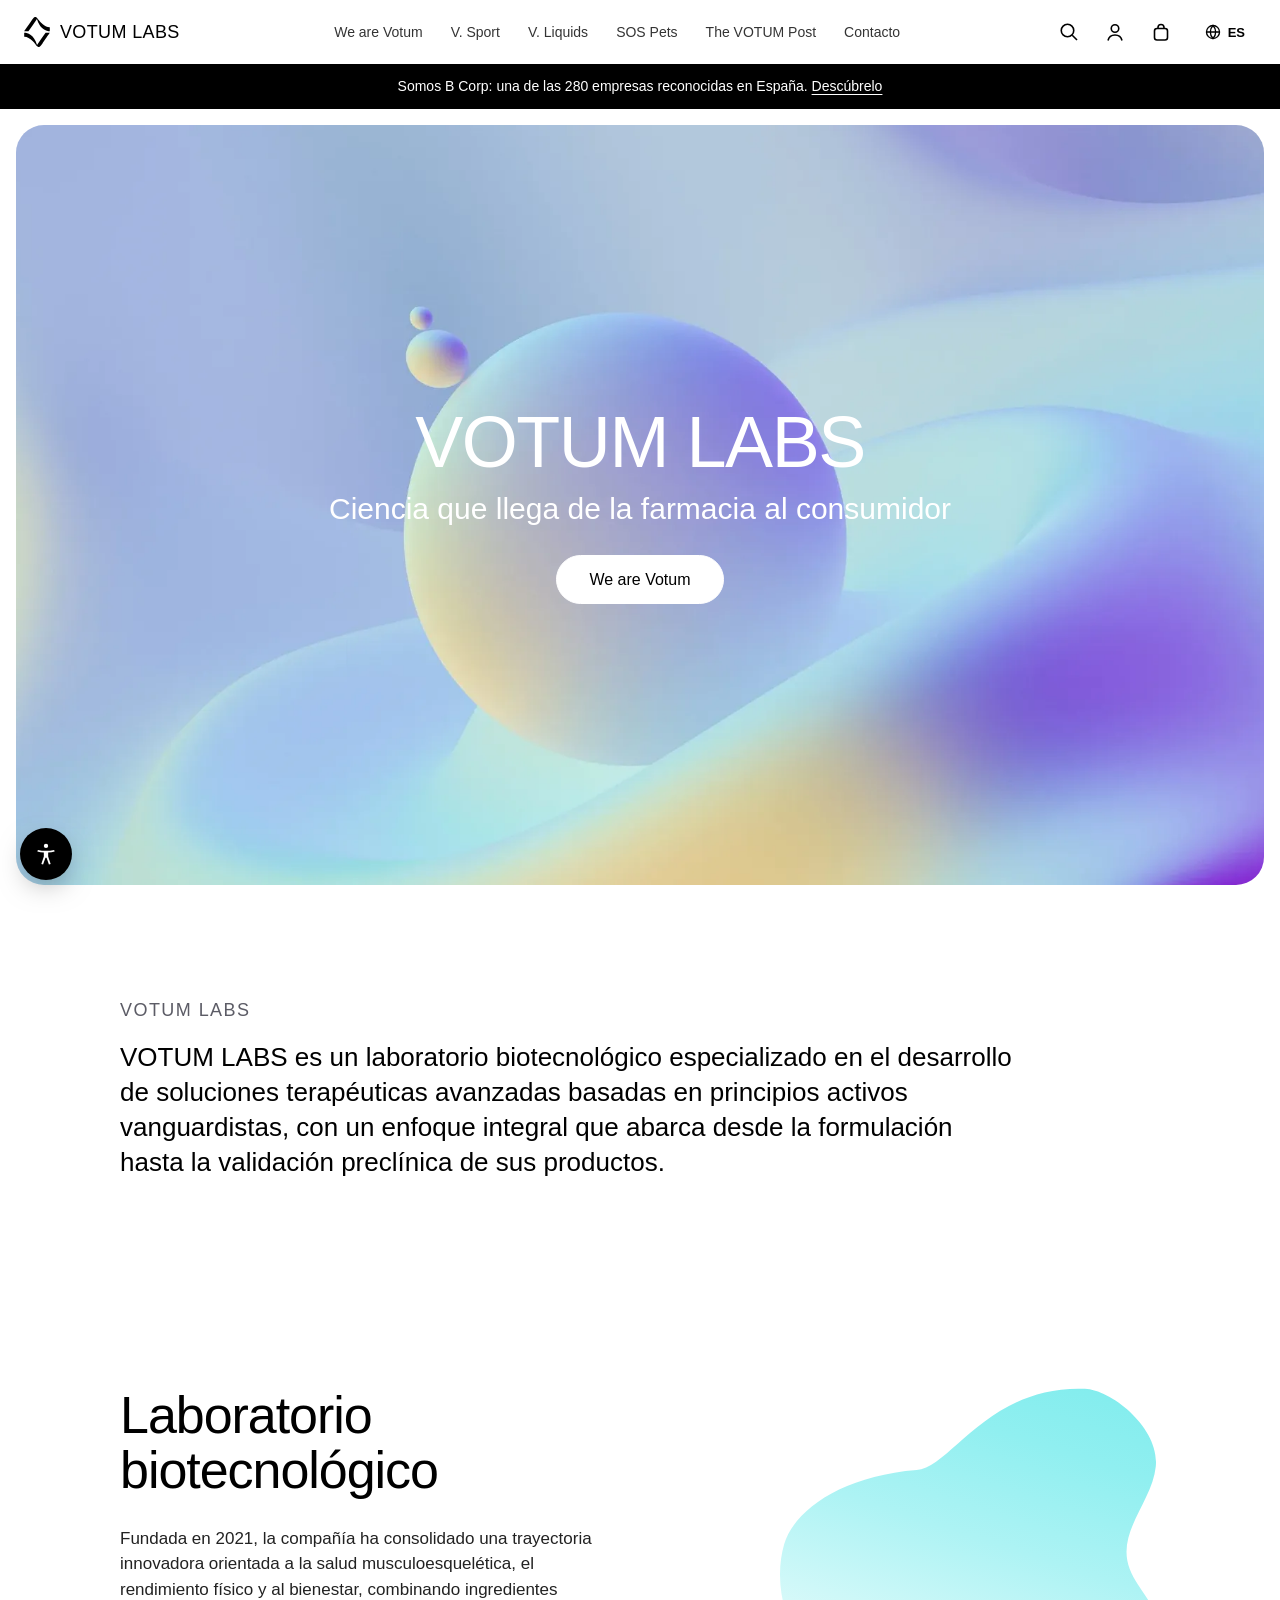
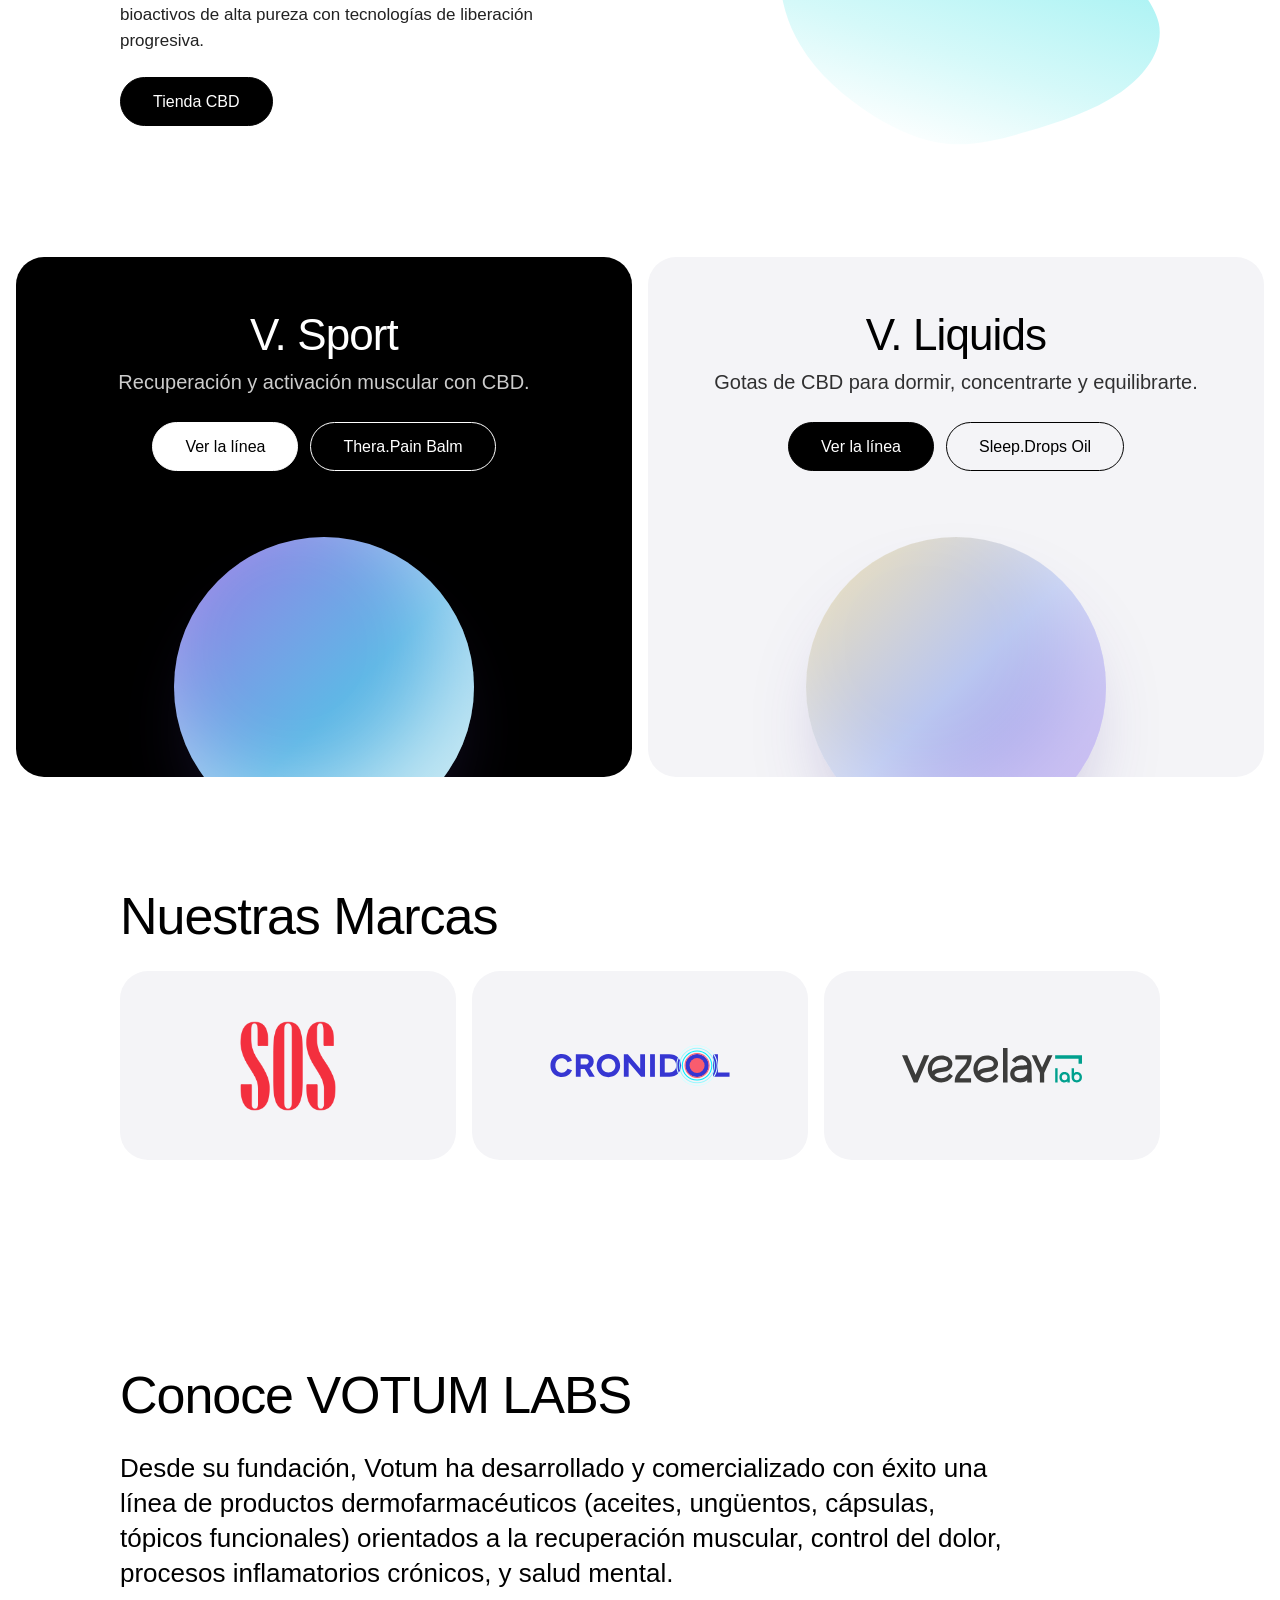
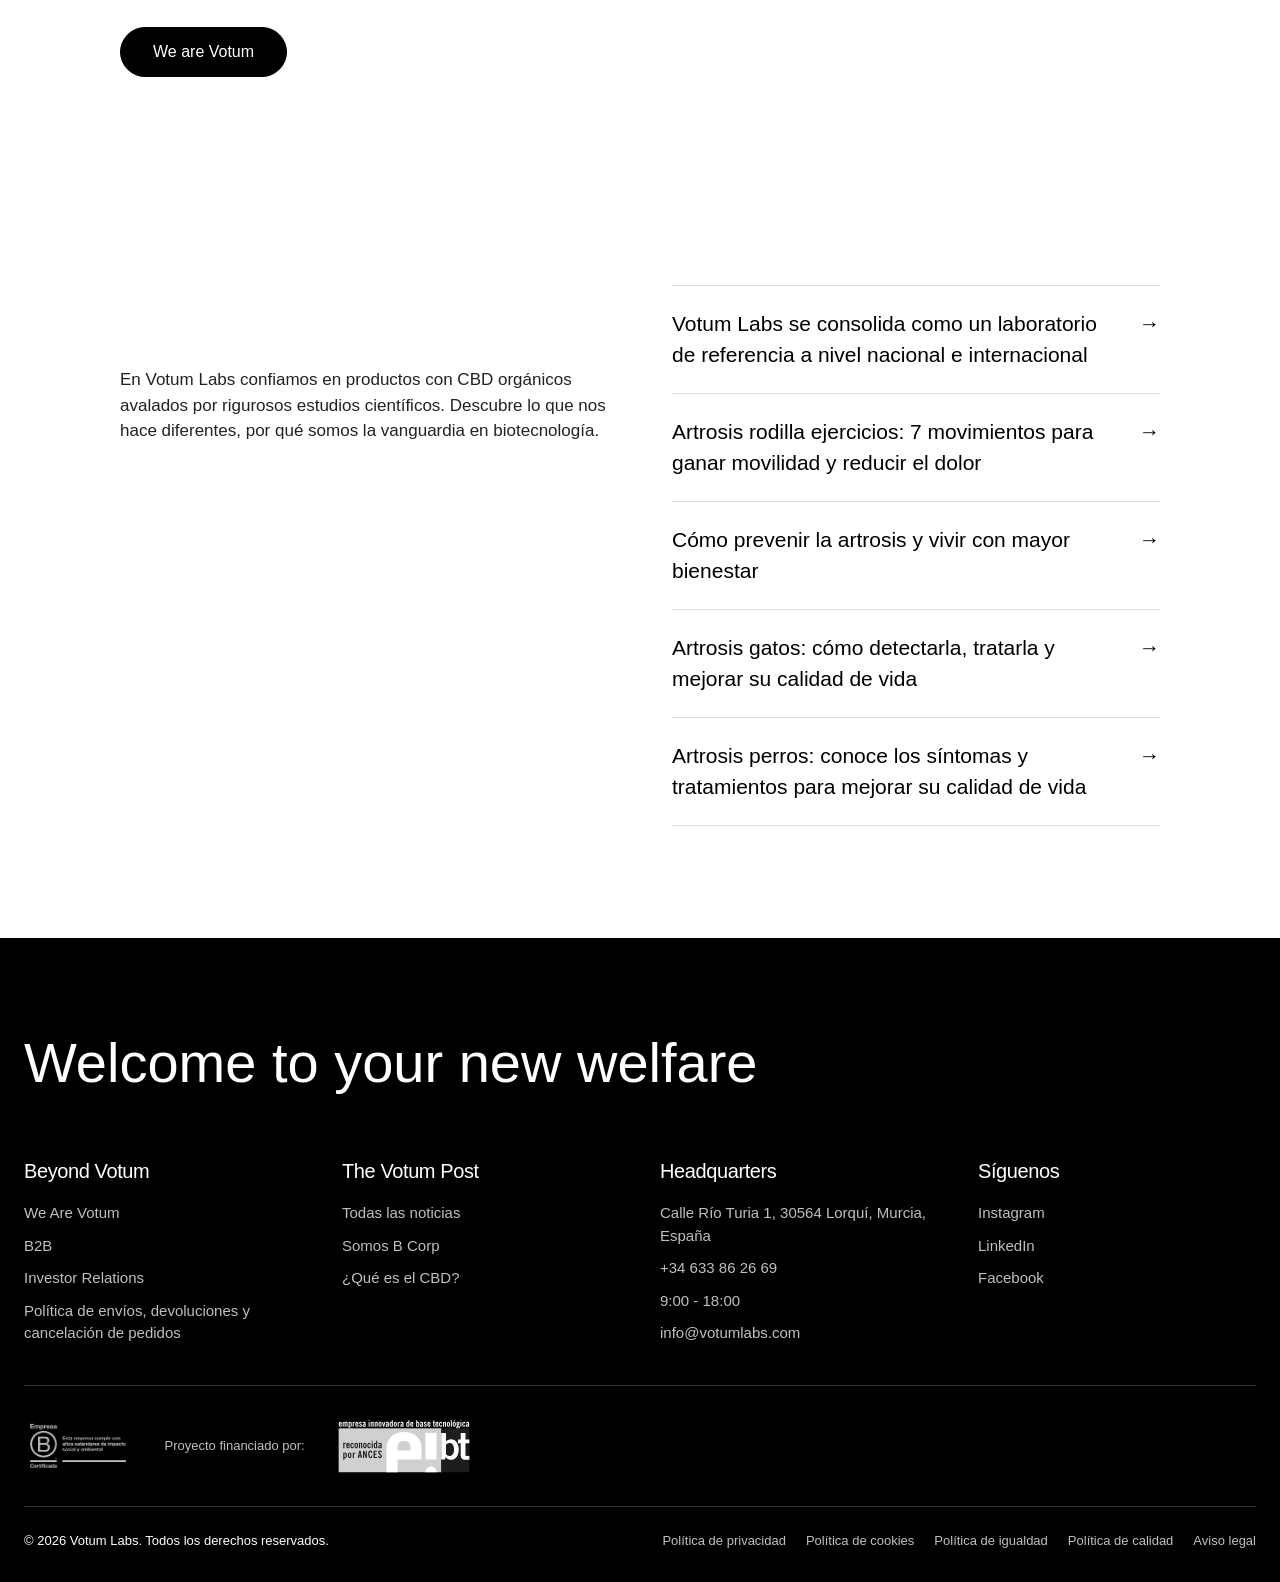
==== docs/index.html @ 49ead7fa "Añade selector de idioma y panel de accesibilidad Selector de idioma en la cabecera (castellano acti" ====
<!doctype html>
<html lang="es">
<head>
	<meta charset="UTF-8">
	<meta name="viewport" content="width=device-width, initial-scale=1">
	<title>Votum Labs &#8211; Laboratorio biotecnológico</title>
<meta name="robots" content="noindex, nofollow">
	<script>try{var p=JSON.parse(localStorage.getItem('votumA11y')||'{}'),c=document.documentElement.classList;if(p.text)c.add('a11y-text-'+p.text);['contrast','links','readable','reduce-motion'].forEach(function(k){if(p[k])c.add('a11y-'+k)})}catch(e){}</script>
	<style id="wp-img-auto-sizes-contain-inline-css">
img:is([sizes=auto i],[sizes^="auto," i]){contain-intrinsic-size:3000px 1500px}
/*# sourceURL=wp-img-auto-sizes-contain-inline-css */
</style>
<style id="wp-block-library-inline-css">
:root{--wp-block-synced-color:#7a00df;--wp-block-synced-color--rgb:122,0,223;--wp-bound-block-color:var(--wp-block-synced-color);--wp-editor-canvas-background:#ddd;--wp-admin-theme-color:#007cba;--wp-admin-theme-color--rgb:0,124,186;--wp-admin-theme-color-darker-10:#006ba1;--wp-admin-theme-color-darker-10--rgb:0,107,160.5;--wp-admin-theme-color-darker-20:#005a87;--wp-admin-theme-color-darker-20--rgb:0,90,135;--wp-admin-border-width-focus:2px}@media (min-resolution:192dpi){:root{--wp-admin-border-width-focus:1.5px}}.wp-element-button{cursor:pointer}:root .has-very-light-gray-background-color{background-color:#eee}:root .has-very-dark-gray-background-color{background-color:#313131}:root .has-very-light-gray-color{color:#eee}:root .has-very-dark-gray-color{color:#313131}:root .has-vivid-green-cyan-to-vivid-cyan-blue-gradient-background{background:linear-gradient(135deg,#00d084,#0693e3)}:root .has-purple-crush-gradient-background{background:linear-gradient(135deg,#34e2e4,#4721fb 50%,#ab1dfe)}:root .has-hazy-dawn-gradient-background{background:linear-gradient(135deg,#faaca8,#dad0ec)}:root .has-subdued-olive-gradient-background{background:linear-gradient(135deg,#fafae1,#67a671)}:root .has-atomic-cream-gradient-background{background:linear-gradient(135deg,#fdd79a,#004a59)}:root .has-nightshade-gradient-background{background:linear-gradient(135deg,#330968,#31cdcf)}:root .has-midnight-gradient-background{background:linear-gradient(135deg,#020381,#2874fc)}:root{--wp--preset--font-size--normal:16px;--wp--preset--font-size--huge:42px}.has-regular-font-size{font-size:1em}.has-larger-font-size{font-size:2.625em}.has-normal-font-size{font-size:var(--wp--preset--font-size--normal)}.has-huge-font-size{font-size:var(--wp--preset--font-size--huge)}:root .has-text-align-center{text-align:center}:root .has-text-align-left{text-align:left}:root .has-text-align-right{text-align:right}.has-fit-text{white-space:nowrap!important}#end-resizable-editor-section{display:none}.aligncenter{clear:both}.items-justified-left{justify-content:flex-start}.items-justified-center{justify-content:center}.items-justified-right{justify-content:flex-end}.items-justified-space-between{justify-content:space-between}.screen-reader-text{word-wrap:normal!important;border:0;clip-path:inset(50%);height:1px;margin:-1px;overflow:hidden;padding:0;position:absolute;width:1px;word-break:normal!important}.screen-reader-text:focus{background-color:#ddd;clip-path:none;color:#444;display:block;font-size:1em;height:auto;left:5px;line-height:normal;padding:15px 23px 14px;text-decoration:none;top:5px;width:auto;z-index:100000}html :where(.has-border-color){border-style:solid}html :where([style^=border-color],[style*=";border-color"],[style*="; border-color"]){border-style:solid}html :where([style^=border-top-color],[style*=";border-top-color"],[style*="; border-top-color"]){border-top-style:solid}html :where([style^=border-right-color],[style*=";border-right-color"],[style*="; border-right-color"]){border-right-style:solid}html :where([style^=border-bottom-color],[style*=";border-bottom-color"],[style*="; border-bottom-color"]){border-bottom-style:solid}html :where([style^=border-left-color],[style*=";border-left-color"],[style*="; border-left-color"]){border-left-style:solid}html :where([style^=border-width],[style*=";border-width"],[style*="; border-width"]){border-style:solid}html :where([style^=border-top-width],[style*=";border-top-width"],[style*="; border-top-width"]){border-top-style:solid}html :where([style^=border-right-width],[style*=";border-right-width"],[style*="; border-right-width"]){border-right-style:solid}html :where([style^=border-bottom-width],[style*=";border-bottom-width"],[style*="; border-bottom-width"]){border-bottom-style:solid}html :where([style^=border-left-width],[style*=";border-left-width"],[style*="; border-left-width"]){border-left-style:solid}html :where(img[class*=wp-image-]){height:auto;max-width:100%}:where(figure){margin:0 0 1em}html :where(.is-position-sticky){--wp-admin--admin-bar--position-offset:var(--wp-admin--admin-bar--height,0px)}@media screen and (max-width:600px){html :where(.is-position-sticky){--wp-admin--admin-bar--position-offset:0px}}

/*# sourceURL=/wp-includes/css/dist/block-library/common.min.css */
</style>
<style id="classic-theme-styles-inline-css">
/*! This file is auto-generated */
.wp-block-button__link{color:#fff;background-color:#32373c;border-radius:9999px;box-shadow:none;text-decoration:none;padding:calc(.667em + 2px) calc(1.333em + 2px);font-size:1.125em}.wp-block-file__button{background:#32373c;color:#fff;text-decoration:none}
/*# sourceURL=/wp-includes/css/classic-themes.min.css */
</style>

<style id="global-styles-inline-css">
:root{--wp--preset--aspect-ratio--square: 1;--wp--preset--aspect-ratio--4-3: 4/3;--wp--preset--aspect-ratio--3-4: 3/4;--wp--preset--aspect-ratio--3-2: 3/2;--wp--preset--aspect-ratio--2-3: 2/3;--wp--preset--aspect-ratio--16-9: 16/9;--wp--preset--aspect-ratio--9-16: 9/16;--wp--preset--color--black: #000000;--wp--preset--color--cyan-bluish-gray: #abb8c3;--wp--preset--color--white: #ffffff;--wp--preset--color--pale-pink: #f78da7;--wp--preset--color--vivid-red: #cf2e2e;--wp--preset--color--luminous-vivid-orange: #ff6900;--wp--preset--color--luminous-vivid-amber: #fcb900;--wp--preset--color--light-green-cyan: #7bdcb5;--wp--preset--color--vivid-green-cyan: #00d084;--wp--preset--color--pale-cyan-blue: #8ed1fc;--wp--preset--color--vivid-cyan-blue: #0693e3;--wp--preset--color--vivid-purple: #9b51e0;--wp--preset--gradient--vivid-cyan-blue-to-vivid-purple: linear-gradient(135deg,rgb(6,147,227) 0%,rgb(155,81,224) 100%);--wp--preset--gradient--light-green-cyan-to-vivid-green-cyan: linear-gradient(135deg,rgb(122,220,180) 0%,rgb(0,208,130) 100%);--wp--preset--gradient--luminous-vivid-amber-to-luminous-vivid-orange: linear-gradient(135deg,rgb(252,185,0) 0%,rgb(255,105,0) 100%);--wp--preset--gradient--luminous-vivid-orange-to-vivid-red: linear-gradient(135deg,rgb(255,105,0) 0%,rgb(207,46,46) 100%);--wp--preset--gradient--very-light-gray-to-cyan-bluish-gray: linear-gradient(135deg,rgb(238,238,238) 0%,rgb(169,184,195) 100%);--wp--preset--gradient--cool-to-warm-spectrum: linear-gradient(135deg,rgb(74,234,220) 0%,rgb(151,120,209) 20%,rgb(207,42,186) 40%,rgb(238,44,130) 60%,rgb(251,105,98) 80%,rgb(254,248,76) 100%);--wp--preset--gradient--blush-light-purple: linear-gradient(135deg,rgb(255,206,236) 0%,rgb(152,150,240) 100%);--wp--preset--gradient--blush-bordeaux: linear-gradient(135deg,rgb(254,205,165) 0%,rgb(254,45,45) 50%,rgb(107,0,62) 100%);--wp--preset--gradient--luminous-dusk: linear-gradient(135deg,rgb(255,203,112) 0%,rgb(199,81,192) 50%,rgb(65,88,208) 100%);--wp--preset--gradient--pale-ocean: linear-gradient(135deg,rgb(255,245,203) 0%,rgb(182,227,212) 50%,rgb(51,167,181) 100%);--wp--preset--gradient--electric-grass: linear-gradient(135deg,rgb(202,248,128) 0%,rgb(113,206,126) 100%);--wp--preset--gradient--midnight: linear-gradient(135deg,rgb(2,3,129) 0%,rgb(40,116,252) 100%);--wp--preset--font-size--small: 13px;--wp--preset--font-size--medium: 20px;--wp--preset--font-size--large: 36px;--wp--preset--font-size--x-large: 42px;--wp--preset--spacing--20: 0.44rem;--wp--preset--spacing--30: 0.67rem;--wp--preset--spacing--40: 1rem;--wp--preset--spacing--50: 1.5rem;--wp--preset--spacing--60: 2.25rem;--wp--preset--spacing--70: 3.38rem;--wp--preset--spacing--80: 5.06rem;--wp--preset--shadow--natural: 6px 6px 9px rgba(0, 0, 0, 0.2);--wp--preset--shadow--deep: 12px 12px 50px rgba(0, 0, 0, 0.4);--wp--preset--shadow--sharp: 6px 6px 0px rgba(0, 0, 0, 0.2);--wp--preset--shadow--outlined: 6px 6px 0px -3px rgb(255, 255, 255), 6px 6px rgb(0, 0, 0);--wp--preset--shadow--crisp: 6px 6px 0px rgb(0, 0, 0);}.wp-block-button{--wp--preset--dimension--25: 25%;--wp--preset--dimension--50: 50%;--wp--preset--dimension--75: 75%;--wp--preset--dimension--100: 100%;}:where(body) { margin: 0; }:where(.is-layout-flex){gap: 0.5em;}:where(.is-layout-grid){gap: 0.5em;}body .is-layout-flex{display: flex;}.is-layout-flex{flex-wrap: wrap;align-items: center;}.is-layout-flex > :is(*, div){margin: 0;}body .is-layout-grid{display: grid;}.is-layout-grid > :is(*, div){margin: 0;}body{padding-top: 0px;padding-right: 0px;padding-bottom: 0px;padding-left: 0px;}:root :where(.wp-element-button, .wp-block-button__link){background-color: #32373c;border-width: 0;color: #fff;font-family: inherit;font-size: inherit;font-style: inherit;font-weight: inherit;letter-spacing: inherit;line-height: inherit;padding-top: calc(0.667em + 2px);padding-right: calc(1.333em + 2px);padding-bottom: calc(0.667em + 2px);padding-left: calc(1.333em + 2px);text-decoration: none;text-transform: inherit;}.has-black-color{color: var(--wp--preset--color--black) !important;}.has-cyan-bluish-gray-color{color: var(--wp--preset--color--cyan-bluish-gray) !important;}.has-white-color{color: var(--wp--preset--color--white) !important;}.has-pale-pink-color{color: var(--wp--preset--color--pale-pink) !important;}.has-vivid-red-color{color: var(--wp--preset--color--vivid-red) !important;}.has-luminous-vivid-orange-color{color: var(--wp--preset--color--luminous-vivid-orange) !important;}.has-luminous-vivid-amber-color{color: var(--wp--preset--color--luminous-vivid-amber) !important;}.has-light-green-cyan-color{color: var(--wp--preset--color--light-green-cyan) !important;}.has-vivid-green-cyan-color{color: var(--wp--preset--color--vivid-green-cyan) !important;}.has-pale-cyan-blue-color{color: var(--wp--preset--color--pale-cyan-blue) !important;}.has-vivid-cyan-blue-color{color: var(--wp--preset--color--vivid-cyan-blue) !important;}.has-vivid-purple-color{color: var(--wp--preset--color--vivid-purple) !important;}.has-black-background-color{background-color: var(--wp--preset--color--black) !important;}.has-cyan-bluish-gray-background-color{background-color: var(--wp--preset--color--cyan-bluish-gray) !important;}.has-white-background-color{background-color: var(--wp--preset--color--white) !important;}.has-pale-pink-background-color{background-color: var(--wp--preset--color--pale-pink) !important;}.has-vivid-red-background-color{background-color: var(--wp--preset--color--vivid-red) !important;}.has-luminous-vivid-orange-background-color{background-color: var(--wp--preset--color--luminous-vivid-orange) !important;}.has-luminous-vivid-amber-background-color{background-color: var(--wp--preset--color--luminous-vivid-amber) !important;}.has-light-green-cyan-background-color{background-color: var(--wp--preset--color--light-green-cyan) !important;}.has-vivid-green-cyan-background-color{background-color: var(--wp--preset--color--vivid-green-cyan) !important;}.has-pale-cyan-blue-background-color{background-color: var(--wp--preset--color--pale-cyan-blue) !important;}.has-vivid-cyan-blue-background-color{background-color: var(--wp--preset--color--vivid-cyan-blue) !important;}.has-vivid-purple-background-color{background-color: var(--wp--preset--color--vivid-purple) !important;}.has-black-border-color{border-color: var(--wp--preset--color--black) !important;}.has-cyan-bluish-gray-border-color{border-color: var(--wp--preset--color--cyan-bluish-gray) !important;}.has-white-border-color{border-color: var(--wp--preset--color--white) !important;}.has-pale-pink-border-color{border-color: var(--wp--preset--color--pale-pink) !important;}.has-vivid-red-border-color{border-color: var(--wp--preset--color--vivid-red) !important;}.has-luminous-vivid-orange-border-color{border-color: var(--wp--preset--color--luminous-vivid-orange) !important;}.has-luminous-vivid-amber-border-color{border-color: var(--wp--preset--color--luminous-vivid-amber) !important;}.has-light-green-cyan-border-color{border-color: var(--wp--preset--color--light-green-cyan) !important;}.has-vivid-green-cyan-border-color{border-color: var(--wp--preset--color--vivid-green-cyan) !important;}.has-pale-cyan-blue-border-color{border-color: var(--wp--preset--color--pale-cyan-blue) !important;}.has-vivid-cyan-blue-border-color{border-color: var(--wp--preset--color--vivid-cyan-blue) !important;}.has-vivid-purple-border-color{border-color: var(--wp--preset--color--vivid-purple) !important;}.has-vivid-cyan-blue-to-vivid-purple-gradient-background{background: var(--wp--preset--gradient--vivid-cyan-blue-to-vivid-purple) !important;}.has-light-green-cyan-to-vivid-green-cyan-gradient-background{background: var(--wp--preset--gradient--light-green-cyan-to-vivid-green-cyan) !important;}.has-luminous-vivid-amber-to-luminous-vivid-orange-gradient-background{background: var(--wp--preset--gradient--luminous-vivid-amber-to-luminous-vivid-orange) !important;}.has-luminous-vivid-orange-to-vivid-red-gradient-background{background: var(--wp--preset--gradient--luminous-vivid-orange-to-vivid-red) !important;}.has-very-light-gray-to-cyan-bluish-gray-gradient-background{background: var(--wp--preset--gradient--very-light-gray-to-cyan-bluish-gray) !important;}.has-cool-to-warm-spectrum-gradient-background{background: var(--wp--preset--gradient--cool-to-warm-spectrum) !important;}.has-blush-light-purple-gradient-background{background: var(--wp--preset--gradient--blush-light-purple) !important;}.has-blush-bordeaux-gradient-background{background: var(--wp--preset--gradient--blush-bordeaux) !important;}.has-luminous-dusk-gradient-background{background: var(--wp--preset--gradient--luminous-dusk) !important;}.has-pale-ocean-gradient-background{background: var(--wp--preset--gradient--pale-ocean) !important;}.has-electric-grass-gradient-background{background: var(--wp--preset--gradient--electric-grass) !important;}.has-midnight-gradient-background{background: var(--wp--preset--gradient--midnight) !important;}.has-small-font-size{font-size: var(--wp--preset--font-size--small) !important;}.has-medium-font-size{font-size: var(--wp--preset--font-size--medium) !important;}.has-large-font-size{font-size: var(--wp--preset--font-size--large) !important;}.has-x-large-font-size{font-size: var(--wp--preset--font-size--x-large) !important;}
/*# sourceURL=global-styles-inline-css */
</style>

<link rel='stylesheet' id='orbita-css' href='style.css?ver=2.2.2' media='all' />
<link rel="icon" type="image/svg+xml" href="assets/img/votumlabs-fav.svg">
</head>
<body class="home blog wp-theme-orbita">
<a class="skip-link screen-reader-text" href="#ob-main">Saltar al contenido</a>

<header class="ob-globalnav" id="ob-globalnav">
	<nav class="ob-globalnav__inner" aria-label="Global">
		<a class="ob-globalnav__brand" href="./">
			<span class="ob-mark"><svg aria-hidden="true" focusable="false" xmlns="http://www.w3.org/2000/svg" id="Livello_2" data-name="Livello 2" viewBox="0 0 1236.66 1448.73"><g id="Livello_1-2" data-name="Livello 1"><g><path d="M515.34,1.95c-19.4,5.1-36,15.3-57,35.2-18.7,17.7-38.6,42.6-68.2,85.3-8.7,12.6-23.3,33.6-32.4,46.5C299.14,252.35.84,684.45.84,685.95c0,.7,32.9,1,101.9,1h102l206.2-293,206.2-293.1,10.2,30.8c54.5,163.9,128.4,291.8,223.5,387.2,95,95.2,206.6,151.1,328.6,164.5,18,2,55.6,3.8,56.6,2.8.5-.5.7-43.1.6-94.8l-.3-93.9-16-.7c-104.9-4.3-214.3-52.7-322-142.3-68.1-56.6-140.3-134.6-219-236.5-33.9-43.9-42.2-53.8-61.5-73-22.6-22.7-38.2-33.7-57-40.2-14.8-5.1-32.6-6.2-45.5-2.8Z"></path><path d="M.34,763.15c-.3.7-.4,43.4-.3,94.8l.3,93.5,16,.6c126.7,5.1,259.3,74.5,389.3,203.7,44.2,43.9,99.6,107.6,145.6,167.2,40.8,52.9,53.1,67.5,72,85.8,14.7,14.2,26.2,22.7,40.1,29.7,15.9,8,27.4,10.8,43,10.2,10.3-.3,13.4-.8,21.9-3.7,21.6-7.3,43.8-24.4,68.9-53,13.3-15.2,28.2-34.9,49.4-65.5,8.7-12.7,24.9-35.8,35.9-51.5,24.7-35.1,92.6-133.1,194-280,142.2-205.9,159.4-230.9,159.4-232,0-.7-31.7-1-101.9-1h-101.9l-206.2,293-206.2,293.1-11.3-33.8c-34.3-102.9-74-186.6-125-263.8-97.5-147.6-223.2-241.8-366.5-274.9-30.4-7-59.3-10.9-92.5-12.6-25-1.2-23.5-1.2-24,.2Z"></path></g></g></svg></span>			<span>Votum Labs</span>
		</a>

		<ul id="ob-menu" class="ob-menu"><li class="menu-item menu-item-type-custom menu-item-object-custom"><a href="https://votumlabs.com/we-are-votum/" data-vt-decode="hover">We are Votum</a></li>
<li class="menu-item menu-item-type-custom menu-item-object-custom menu-item-has-children"><button class="ob-menu__toggle" data-vt-decode="hover" aria-expanded="false" aria-controls="ob-sub-20">V. Sport</button><ul class="sub-menu" id="ob-sub-20"><li class="menu-item menu-item-type-custom menu-item-object-custom"><a href="https://votumlabs.com/tienda/cbd-sport/">Ver todo V. Sport</a></li>
<li class="menu-item menu-item-type-custom menu-item-object-custom"><a href="https://votumlabs.com/producto/balsamo-recuperador-cbd/">Thera.Pain Balm</a></li>
<li class="menu-item menu-item-type-custom menu-item-object-custom"><a href="https://votumlabs.com/producto/crema-efecto-frio-cbd/">Muscle.Ice Cream</a></li>
<li class="menu-item menu-item-type-custom menu-item-object-custom"><a href="https://votumlabs.com/producto/gel-calor-cbd/">Muscle.Warm Cream</a></li>
<li class="menu-item menu-item-type-custom menu-item-object-custom"><a href="https://votumlabs.com/producto/gel-recuperacion-cbd/">Muscle.Recovery Cream</a></li>
</ul>
</li>
<li class="menu-item menu-item-type-custom menu-item-object-custom menu-item-has-children"><button class="ob-menu__toggle" data-vt-decode="hover" aria-expanded="false" aria-controls="ob-sub-26">V. Liquids</button><ul class="sub-menu" id="ob-sub-26"><li class="menu-item menu-item-type-custom menu-item-object-custom"><a href="https://votumlabs.com/tienda/cbd-para-la-ansiedad/">Ver todo V. Liquids</a></li>
<li class="menu-item menu-item-type-custom menu-item-object-custom"><a href="https://votumlabs.com/producto/gotas-cbd-para-dormir/">Sleep.Drops Oil</a></li>
<li class="menu-item menu-item-type-custom menu-item-object-custom"><a href="https://votumlabs.com/producto/cbd-para-estudiar/">Focus.Drops Oil</a></li>
<li class="menu-item menu-item-type-custom menu-item-object-custom"><a href="https://votumlabs.com/producto/intimate-drops-oil/">Intimate.Drops Oil</a></li>
<li class="menu-item menu-item-type-custom menu-item-object-custom"><a href="https://votumlabs.com/producto/balance-drops-oil/">Balance.Drops Oil</a></li>
</ul>
</li>
<li class="menu-item menu-item-type-custom menu-item-object-custom menu-item-has-children"><button class="ob-menu__toggle" data-vt-decode="hover" aria-expanded="false" aria-controls="ob-sub-32">SOS Pets</button><ul class="sub-menu" id="ob-sub-32"><li class="menu-item menu-item-type-custom menu-item-object-custom"><a href="https://sospets.es/">SOS Pets</a></li>
<li class="menu-item menu-item-type-custom menu-item-object-custom"><a href="https://votumlabs.com/producto/spray-cbd/">Spray calmante para mascotas</a></li>
<li class="menu-item menu-item-type-custom menu-item-object-custom"><a href="https://votumlabs.com/producto/aceite-tranquilizante/">Aceite calmante para mascotas</a></li>
</ul>
</li>
<li class="menu-item menu-item-type-custom menu-item-object-custom"><a href="https://votumlabs.com/the-v-w-post/" data-vt-decode="hover">The VOTUM Post</a></li>
<li class="menu-item menu-item-type-custom menu-item-object-custom"><a href="https://votumlabs.com/contacto/" data-vt-decode="hover">Contacto</a></li>
</ul>
		<div class="ob-globalnav__actions">
			<button class="ob-icon-btn" type="button" data-ob-search aria-label="Buscar">
				<svg viewBox="0 0 20 20" fill="none" stroke="currentColor" stroke-width="1.6"><circle cx="8.5" cy="8.5" r="6.25"/><path d="M13.25 13.25L18 18"/></svg>
			</button>
			<a class="ob-icon-btn" href="https://votumlabs.com/account/" aria-label="Mi cuenta">
				<svg viewBox="0 0 20 20" fill="none" stroke="currentColor" stroke-width="1.6"><circle cx="10" cy="6.5" r="3.75"/><path d="M3 18.5c.8-3.6 3.6-5.5 7-5.5s6.2 1.9 7 5.5"/></svg>
			</a>
			<a class="ob-icon-btn" href="https://votumlabs.com/?page_id=18" aria-label="Tienda">
				<svg viewBox="0 0 20 20" fill="none" stroke="currentColor" stroke-width="1.6"><rect x="3.5" y="6.5" width="13" height="11.5" rx="2.5"/><path d="M7 6.5V5.5a3 3 0 016 0v1"/></svg>
			</a>
				<div class="ob-lang">
		<button class="ob-lang__toggle" type="button" aria-expanded="false" aria-controls="ob-lang-list">
			<svg viewBox="0 0 20 20" fill="none" stroke="currentColor" stroke-width="1.5" aria-hidden="true"><circle cx="10" cy="10" r="7.25"/><path d="M2.75 10h14.5M10 2.75c2 2.1 3 4.5 3 7.25s-1 5.15-3 7.25c-2-2.1-3-4.5-3-7.25s1-5.15 3-7.25z"/></svg>
			<span class="screen-reader-text">Idioma: Español</span>
			<span class="ob-lang__code" aria-hidden="true">ES</span>
		</button>
		<ul class="ob-lang__list" id="ob-lang-list" hidden>
							<li>
											<span class="ob-lang__item is-current" aria-current="true" lang="es">Español</span>
									</li>
							<li>
											<span class="ob-lang__item is-disabled" aria-disabled="true" lang="en">English <small>próximamente</small></span>
									</li>
					</ul>
	</div>
				<button class="ob-icon-btn ob-menu-trigger" type="button" aria-expanded="false" aria-controls="ob-menu" aria-label="Menú">
				<svg viewBox="0 0 20 20" fill="none" stroke="currentColor" stroke-width="1.6"><path d="M3 7h14M3 13h14"/></svg>
			</button>
		</div>
	</nav>
	<form class="screen-reader-text" role="search" method="get" action="https://votumlabs.com/" id="ob-search">
		<label for="ob-search-input">Buscar</label>
		<input id="ob-search-input" type="search" name="s" value="">
	</form>
</header>
<div class="ob-backdrop" aria-hidden="true"></div>

	<div class="ob-ribbon">
		Somos B Corp: una de las 280 empresas reconocidas en España.		<a href="https://votumlabs.com/blog/votum-world-es-empresa-b-corp/">Descúbrelo</a>
	</div>
<main id="ob-main" class="ob-main" data-vt-trail>
		<section class="ob-section-hero theme-light has-image">
		<div class="ob-unit__copy ob-reveal">
			<h2 class="ob-unit__headline" data-vt-decode>VOTUM LABS</h2>
							<p class="ob-unit__subhead" data-vt-decode>Ciencia que llega de la farmacia al consumidor</p>
										<div class="ob-unit__ctas">
											<a class="ob-btn" href="https://votumlabs.com/we-are-votum/" aria-label="We are Votum, VOTUM LABS">We are Votum</a>
									</div>
					</div>
					<div class="ob-unit__bg" aria-hidden="true">
				<img src="assets/img/hero-october-votumlabs.webp" alt="" fetchpriority="high">			</div>
			</section>
	
	<section class="ob-block" aria-label="Votum Labs">
		<div class="ob-block__inner">
			<p class="ob-eyebrow ob-reveal" data-vt-decode>Votum Labs</p>
			<p class="ob-lead ob-reveal">
				VOTUM LABS es un laboratorio biotecnológico especializado en el desarrollo de soluciones terapéuticas avanzadas basadas en principios activos vanguardistas, con un enfoque integral que abarca desde la formulación hasta la validación preclínica de sus productos.			</p>
		</div>
	</section>

	<section class="ob-block" aria-labelledby="ob-about">
		<div class="ob-block__inner ob-split">
			<div class="ob-reveal">
				<h2 id="ob-about" data-vt-decode>Laboratorio biotecnológico</h2>
				<p>Fundada en 2021, la compañía ha consolidado una trayectoria innovadora orientada a la salud musculoesquelética, el rendimiento físico y al bienestar, combinando ingredientes bioactivos de alta pureza con tecnologías de liberación progresiva.</p>
				<a class="ob-btn" href="https://votumlabs.com/?page_id=18">Tienda CBD</a>
			</div>
			<img class="ob-shape-deco ob-reveal" src="assets/img/discover-shape.svg" alt="" loading="lazy">
		</div>
	</section>

			<section class="ob-section-promo" aria-label="Líneas de producto">
				<div class="ob-tile theme-dark">
		<div class="ob-unit__copy ob-reveal">
			<h3 class="ob-unit__headline" data-vt-decode>V. Sport</h3>
							<p class="ob-unit__subhead" data-vt-decode>Recuperación y activación muscular con CBD.</p>
										<div class="ob-unit__ctas">
											<a class="ob-btn" href="https://votumlabs.com/tienda/cbd-sport/" aria-label="Ver la línea, V. Sport">Ver la línea</a>
											<a class="ob-btn ob-btn--secondary" href="https://votumlabs.com/producto/balsamo-recuperador-cbd/" aria-label="Thera.Pain Balm, V. Sport">Thera.Pain Balm</a>
									</div>
					</div>
				<div class="ob-unit__media ob-reveal" aria-hidden="true">
							<div class="ob-shape" style="--ob-shape: linear-gradient(135deg,#9a7be6,#5fb7e6 55%,#a8e0ec)"></div>
					</div>
			</div>
		<div class="ob-tile theme-light">
		<div class="ob-unit__copy ob-reveal">
			<h3 class="ob-unit__headline" data-vt-decode>V. Liquids</h3>
							<p class="ob-unit__subhead" data-vt-decode>Gotas de CBD para dormir, concentrarte y equilibrarte.</p>
										<div class="ob-unit__ctas">
											<a class="ob-btn" href="https://votumlabs.com/tienda/cbd-para-la-ansiedad/" aria-label="Ver la línea, V. Liquids">Ver la línea</a>
											<a class="ob-btn ob-btn--secondary" href="https://votumlabs.com/producto/gotas-cbd-para-dormir/" aria-label="Sleep.Drops Oil, V. Liquids">Sleep.Drops Oil</a>
									</div>
					</div>
				<div class="ob-unit__media ob-reveal" aria-hidden="true">
							<div class="ob-shape" style="--ob-shape: linear-gradient(135deg,#f1e2b4,#b9c6f0 50%,#9a7be6)"></div>
					</div>
			</div>
			</section>
	
	<section class="ob-block" aria-labelledby="ob-brands">
		<div class="ob-block__inner">
			<h2 id="ob-brands" data-vt-decode class="ob-reveal">Nuestras Marcas</h2>
			<div class="ob-brands">
									<a class="ob-brand ob-reveal" href="https://sospets.es/">
						<img src="assets/img/SOS-LOGO-ROJO.png" alt="SOS Pets" loading="lazy">
					</a>
									<a class="ob-brand ob-reveal" href="https://www.cronidol.com/">
						<img src="assets/img/logo-cronidol.svg" alt="Cronidol" loading="lazy">
					</a>
									<a class="ob-brand ob-reveal" href="https://vezelaylab.com/">
						<img src="assets/img/vezelay-logo.svg" alt="Vezelay Lab" loading="lazy">
					</a>
							</div>
		</div>
	</section>

	<section class="ob-block" aria-labelledby="ob-meet">
		<div class="ob-block__inner ob-reveal">
			<h2 id="ob-meet" data-vt-decode>Conoce VOTUM LABS</h2>
			<p class="ob-lead">Desde su fundación, Votum ha desarrollado y comercializado con éxito una línea de productos dermofarmacéuticos (aceites, ungüentos, cápsulas, tópicos funcionales) orientados a la recuperación muscular, control del dolor, procesos inflamatorios crónicos, y salud mental.</p>
			<div class="ob-block__cta">
				<a class="ob-btn" href="https://votumlabs.com/we-are-votum/">We are Votum</a>
			</div>
		</div>
	</section>

	<section class="ob-block" aria-labelledby="ob-post">
		<div class="ob-block__inner ob-split">
			<div class="ob-reveal">
				<h2 id="ob-post" data-vt-decode>The Votum Post</h2>
				<p>En Votum Labs confiamos en productos con CBD orgánicos avalados por rigurosos estudios científicos. Descubre lo que nos hace diferentes, por qué somos la vanguardia en biotecnología.</p>
			</div>
			<ul class="ob-posts ob-reveal">
									<li><a href="https://votumlabs.com/blog/votum-labs-laboratorio-biotecnologico-farmacia/">Votum Labs se consolida como un laboratorio de referencia a nivel nacional e internacional</a></li>
									<li><a href="https://votumlabs.com/blog/artrosis-rodilla-ejercicios/">Artrosis rodilla ejercicios: 7 movimientos para ganar movilidad y reducir el dolor</a></li>
									<li><a href="https://votumlabs.com/blog/prevenir-artrosis-evitar-dolor-articular/">Cómo prevenir la artrosis y vivir con mayor bienestar</a></li>
									<li><a href="https://votumlabs.com/blog/artrosis-gatos/">Artrosis gatos: cómo detectarla, tratarla y mejorar su calidad de vida</a></li>
									<li><a href="https://votumlabs.com/blog/artrosis-perros/">Artrosis perros: conoce los síntomas y tratamientos para mejorar su calidad de vida</a></li>
							</ul>
		</div>
	</section>
</main>
<footer class="ob-footer" data-vt-trail aria-label="Pie de página">
	<div class="ob-footer__inner">
		<p class="ob-footer__title" data-vt-decode>Welcome to your new welfare</p>

		<div class="ob-directory">
							<nav aria-label="Beyond Votum">
					<h3 data-vt-decode>Beyond Votum</h3>
					<ul>
													<li><a href="https://votumlabs.com/we-are-votum/">We Are Votum</a></li>
													<li><a href="https://votumlabs.com/b2b/">B2B</a></li>
													<li><a href="https://votumlabs.com/investor-relations/">Investor Relations</a></li>
													<li><a href="https://votumlabs.com/refund-policy/">Política de envíos, devoluciones y cancelación de pedidos</a></li>
											</ul>
				</nav>
							<nav aria-label="The Votum Post">
					<h3 data-vt-decode>The Votum Post</h3>
					<ul>
													<li><a href="https://votumlabs.com/the-v-w-post/">Todas las noticias</a></li>
													<li><a href="https://votumlabs.com/blog/votum-world-es-empresa-b-corp/">Somos B Corp</a></li>
													<li><a href="https://votumlabs.com/blog/que-es-cbd/">¿Qué es el CBD?</a></li>
											</ul>
				</nav>
			
			<div>
				<h3 data-vt-decode>Headquarters</h3>
				<p>Calle Río Turia 1, 30564 Lorquí, Murcia, España</p>
				<ul>
											<li><a href="https://wa.me/+34633862669">+34 633 86 26 69</a></li>
										<li>9:00 - 18:00</li>
											<li><a href="mailto:info@votumlabs.com">info@votumlabs.com</a></li>
									</ul>
			</div>

			<div>
				<h3 data-vt-decode>Síguenos</h3>
				<ul>
					<li><a href="https://www.instagram.com/votumlabs/">Instagram</a></li>
					<li><a href="https://www.linkedin.com/company/votum-labs/">LinkedIn</a></li>
					<li><a href="https://www.facebook.com/p/Votum-Labs-100083191074836/">Facebook</a></li>
				</ul>
			</div>
		</div>

		<div class="ob-footer__badges">
			<a href="https://votumlabs.com/blog/votum-world-es-empresa-b-corp/">
				<img src="assets/img/LogoESPTagESP_Estandares_Negro-1.png" class="ob-badge-bcorp" alt="Empresa B Corp certificada" loading="lazy">
			</a>
			<span>Proyecto financiado por:</span>
			<img src="assets/img/Eibt-logo-footer-1.svg" alt="EIBT" loading="lazy">
		</div>

		
		<div class="ob-footer__legal">
			<span>
				© 2026 Votum Labs. Todos los derechos reservados.			</span>
			<ul id="menu-votum-legal" class="menu"><li id="menu-item-47" class="menu-item menu-item-type-custom menu-item-object-custom menu-item-47"><a href="https://votumlabs.com/privacy-policy/">Política de privacidad</a></li>
<li id="menu-item-48" class="menu-item menu-item-type-custom menu-item-object-custom menu-item-48"><a href="https://votumlabs.com/cookies-policy/">Política de cookies</a></li>
<li id="menu-item-49" class="menu-item menu-item-type-custom menu-item-object-custom menu-item-49"><a href="https://votumlabs.com/politica-de-igualdad/">Política de igualdad</a></li>
<li id="menu-item-50" class="menu-item menu-item-type-custom menu-item-object-custom menu-item-50"><a href="https://votumlabs.com/politica-de-calidad/">Política de calidad</a></li>
<li id="menu-item-51" class="menu-item menu-item-type-custom menu-item-object-custom menu-item-51"><a href="https://votumlabs.com/aviso-legal/">Aviso legal</a></li>
</ul>		</div>
	</div>
</footer>
	<div class="ob-a11y" data-vt-no-trail>
		<button class="ob-a11y__toggle" type="button" aria-expanded="false" aria-controls="ob-a11y-panel">
			<svg viewBox="0 0 24 24" fill="currentColor" aria-hidden="true"><circle cx="12" cy="4.5" r="2"/><path d="M4.5 8.2c2.4.6 4.9.9 7.5.9s5.1-.3 7.5-.9l.5 1.6c-1.9.5-3.9.8-6 .9v3.6l2.3 6.9-1.6.6-2.2-6.3h-1l-2.2 6.3-1.6-.6L10 14.3v-3.6c-2.1-.1-4.1-.4-6-.9z"/></svg>
			<span class="screen-reader-text">Opciones de accesibilidad</span>
		</button>
		<div class="ob-a11y__panel" id="ob-a11y-panel" role="group" aria-labelledby="ob-a11y-title" hidden>
			<p class="ob-a11y__title" id="ob-a11y-title">Accesibilidad</p>
			<div class="ob-a11y__row" role="group" aria-label="Tamaño del texto">
				<span>Tamaño del texto</span>
				<div class="ob-a11y__sizes">
					<button type="button" data-a11y-text="0" aria-pressed="true" aria-label="Texto normal">A</button>
					<button type="button" data-a11y-text="1" aria-pressed="false" aria-label="Texto grande">A+</button>
					<button type="button" data-a11y-text="2" aria-pressed="false" aria-label="Texto muy grande">A++</button>
				</div>
			</div>
							<button type="button" class="ob-a11y__switch" data-a11y="contrast" aria-pressed="false">
					<span>Alto contraste</span><span class="ob-a11y__knob" aria-hidden="true"></span>
				</button>
							<button type="button" class="ob-a11y__switch" data-a11y="links" aria-pressed="false">
					<span>Subrayar enlaces</span><span class="ob-a11y__knob" aria-hidden="true"></span>
				</button>
							<button type="button" class="ob-a11y__switch" data-a11y="readable" aria-pressed="false">
					<span>Fuente legible</span><span class="ob-a11y__knob" aria-hidden="true"></span>
				</button>
							<button type="button" class="ob-a11y__switch" data-a11y="reduce-motion" aria-pressed="false">
					<span>Detener animaciones</span><span class="ob-a11y__knob" aria-hidden="true"></span>
				</button>
						<button type="button" class="ob-a11y__reset" data-a11y-reset>Restablecer</button>
		</div>
	</div>
	<script type="speculationrules">
{"prefetch":[{"source":"document","where":{"and":[{"href_matches":"/wordpress/*"},{"not":{"href_matches":["/wordpress/wp-*.php","/wordpress/wp-admin/*","/wordpress/wp-content/uploads/*","/wordpress/wp-content/*","/wordpress/wp-content/plugins/*","/wordpress/wp-content/themes/orbita/*","/wordpress/*\\?(.+)"]}},{"not":{"selector_matches":"a[rel~=\"nofollow\"]"}},{"not":{"selector_matches":".no-prefetch, .no-prefetch a"}}]},"eagerness":"conservative"}]}
</script>
<script data-wp-strategy="defer" defer id="orbita-js" src="assets/js/main.js?ver=2.2.2"></script>
<script data-wp-strategy="defer" defer id="orbita-effects-js" src="assets/js/effects.js?ver=2.2.2"></script>
<script data-wp-strategy="defer" defer id="orbita-a11y-js" src="assets/js/a11y.js?ver=2.2.2"></script>
</body>
</html>
---- docs/style.css ----
/*
Theme Name: Votum Labs
Description: Tema de Votum Labs. Estructura de portada (cabecera global con desplegables, bloques hero y baldosas promo) obtenida mediante análisis REA; identidad visual, textos e imágenes de votumlabs.com.
Version: 2.0.0
Requires at least: 6.0
Requires PHP: 7.4
License: GPLv2 or later
Text Domain: orbita
*/

/* ---------- Tokens ---------- */
:root {
	--ob-font: -apple-system, BlinkMacSystemFont, "Segoe UI", Roboto, "Helvetica Neue", Arial, "Noto Sans", sans-serif;
	--ob-font-display: "Almarena Display", "Helvetica Neue", -apple-system, BlinkMacSystemFont, "Segoe UI", Arial, sans-serif;
	--ob-text: #000000;
	--ob-text-muted: #5c5c66;
	--ob-bg: #ffffff;
	--ob-bg-alt: #f4f4f7;
	--ob-dark: #000000;
	--ob-iris: linear-gradient(135deg, #b9c6f0 0%, #a8e0ec 35%, #f1e2b4 65%, #9a7be6 100%);
	--ob-link: #000000;
	--ob-nav-h: 64px;
	--ob-gutter: 16px;
	--ob-card-radius: 28px;
	--ob-pill: 999px;
	--ob-ease: cubic-bezier(.25, .1, .25, 1);
}

*, *::before, *::after { box-sizing: border-box; }
html { -webkit-text-size-adjust: 100%; }
body {
	margin: 0;
	font-family: var(--ob-font);
	font-size: 17px;
	line-height: 1.5;
	color: var(--ob-text);
	background: var(--ob-bg);
	-webkit-font-smoothing: antialiased;
}
a { color: var(--ob-link); }
img { max-width: 100%; height: auto; display: block; }
h1, h2, h3, h4 { font-family: var(--ob-font-display); font-weight: 400; letter-spacing: -.02em; }
.screen-reader-text {
	position: absolute !important; width: 1px; height: 1px; overflow: hidden;
	clip: rect(1px, 1px, 1px, 1px); white-space: nowrap;
}
.skip-link:focus {
	clip: auto; width: auto; height: auto; z-index: 10000;
	top: 8px; left: 8px; padding: 8px 16px; background: #000; color: #fff; border-radius: 8px;
}
.ob-mark { display: inline-block; width: 26px; height: 30px; color: inherit; }
.ob-mark svg { width: 100%; height: 100%; display: block; }
.ob-mark path { fill: currentColor; }

/* ---------- Cabecera global ---------- */
.ob-globalnav {
	position: sticky; top: 0; z-index: 9999;
	height: var(--ob-nav-h);
	color: var(--ob-text);
	font-size: 14px;
}
/* El desenfoque va en un pseudo-elemento: en la propia cabecera, backdrop-filter convertiría
   la cabecera en el bloque contenedor del menú móvil (position: fixed) y lo encogería a su altura. */
.ob-globalnav::before {
	content: ""; position: absolute; inset: 0; z-index: -1;
	background: rgba(255, 255, 255, .82);
	backdrop-filter: saturate(180%) blur(20px);
	-webkit-backdrop-filter: saturate(180%) blur(20px);
}
/* La barra de administración de WordPress mide 32px (46px en ≤782px). */
.admin-bar { --ob-admin-h: 32px; }
@media screen and (max-width: 782px) { .admin-bar { --ob-admin-h: 46px; } }
.admin-bar .ob-globalnav { top: var(--ob-admin-h); }
.admin-bar .ob-backdrop { top: calc(var(--ob-nav-h) + var(--ob-admin-h)); }
.ob-globalnav__inner {
	max-width: 1280px; height: 100%; margin: 0 auto; padding: 0 24px;
	display: flex; align-items: center; justify-content: space-between;
}
.ob-globalnav__brand {
	color: inherit; text-decoration: none; display: flex; align-items: center; gap: 10px;
	font-family: var(--ob-font-display); font-size: 18px; letter-spacing: .02em; text-transform: uppercase;
}

.ob-menu { list-style: none; margin: 0 32px; padding: 0; display: flex; align-items: center; gap: 28px; flex: 1; justify-content: center; }
.ob-menu > li > a,
.ob-menu > li > .ob-menu__toggle {
	white-space: nowrap;
	color: inherit; text-decoration: none; padding: 0; line-height: var(--ob-nav-h);
	background: none; border: 0; font: inherit; cursor: pointer; opacity: .8; transition: opacity .2s;
}
.ob-menu > li > a:hover, .ob-menu > li > .ob-menu__toggle:hover, .ob-menu > li.is-open > .ob-menu__toggle { opacity: 1; }

/* Flyout a ancho completo */
.ob-menu .sub-menu {
	position: absolute; left: 0; right: 0; top: var(--ob-nav-h);
	list-style: none; margin: 0;
	padding: 36px max(24px, calc((100vw - 1040px) / 2)) 56px;
	background: #fff; border-bottom: 1px solid #eee;
	display: grid; grid-template-columns: repeat(3, minmax(0, 300px)); gap: 6px 48px;
	opacity: 0; visibility: hidden; transform: translateY(-8px);
	transition: opacity .24s var(--ob-ease), transform .24s var(--ob-ease), visibility 0s .24s;
}
.ob-menu > li.is-open > .sub-menu {
	opacity: 1; visibility: visible; transform: none;
	transition: opacity .32s var(--ob-ease), transform .32s var(--ob-ease);
}
.ob-menu .sub-menu a { color: inherit; text-decoration: none; font-family: var(--ob-font-display); font-size: 20px; line-height: 1.6; }
.ob-menu .sub-menu a:hover { text-decoration: underline; }

.ob-backdrop {
	position: fixed; inset: var(--ob-nav-h) 0 0; z-index: 9998;
	background: rgba(255, 255, 255, .45);
	backdrop-filter: blur(16px); -webkit-backdrop-filter: blur(16px);
	opacity: 0; visibility: hidden; transition: opacity .3s, visibility 0s .3s;
}
.flyout-open .ob-backdrop { opacity: 1; visibility: visible; transition: opacity .3s; }

.ob-globalnav__actions { display: flex; align-items: center; gap: 18px; }
.ob-icon-btn { background: none; border: 0; color: inherit; cursor: pointer; padding: 4px; display: block; }
.ob-icon-btn svg { width: 20px; height: 20px; display: block; }
.ob-menu-trigger { display: none; }

/* ---------- Banda de aviso ---------- */
.ob-ribbon { background: #000; color: #fff; text-align: center; font-size: 14px; padding: 12px var(--ob-gutter); }
.ob-ribbon a { color: #fff; text-decoration: underline; text-underline-offset: 3px; }

/* ---------- Botones ---------- */
.ob-btn {
	display: inline-block; padding: 14px 32px; border-radius: var(--ob-pill);
	font-size: 16px; line-height: 1.2; text-decoration: none;
	border: 1px solid #000; background: #000; color: #fff;
	transition: background .2s, color .2s, transform .2s;
}
.ob-btn:hover { transform: translateY(-1px); }
.ob-btn--secondary { background: transparent; color: #000; }
.ob-btn--secondary:hover { background: #000; color: #fff; }
.theme-dark .ob-btn, .ob-section-hero.has-image .ob-btn { background: #fff; color: #000; border-color: #fff; }
.theme-dark .ob-btn--secondary, .ob-section-hero.has-image .ob-btn--secondary { background: transparent; color: #fff; }
.theme-dark .ob-btn--secondary:hover, .ob-section-hero.has-image .ob-btn--secondary:hover { background: #fff; color: #000; }

/* ---------- Unidades (hero / promo) ---------- */
.ob-main { display: flex; flex-direction: column; gap: var(--ob-gutter); padding: var(--ob-gutter) var(--ob-gutter) 0; }
.ob-section-hero, .ob-tile {
	position: relative; overflow: hidden; text-align: center; isolation: isolate;
	border-radius: var(--ob-card-radius); background: var(--ob-bg-alt);
}
.ob-section-hero { min-height: min(86vh, 760px); display: flex; flex-direction: column; justify-content: center; padding: 64px 24px; }
.ob-section-hero.has-image { color: #fff; }
.ob-section-hero.theme-dark, .ob-tile.theme-dark { background: #000; color: #fff; }
.ob-unit__bg { position: absolute; inset: 0; z-index: -1; }
.ob-unit__bg img { width: 100%; height: 100%; object-fit: cover; }
.ob-section-promo { display: grid; grid-template-columns: repeat(2, minmax(0, 1fr)); gap: var(--ob-gutter); }
.ob-tile { min-height: 520px; padding: 56px 24px 0; }

.ob-unit__headline { font-family: var(--ob-font-display); font-size: 72px; line-height: 1.02; font-weight: 400; margin: 0; letter-spacing: -.02em; }
.ob-tile .ob-unit__headline { font-size: 44px; }
.ob-unit__subhead { font-size: 30px; line-height: 1.2; font-weight: 300; margin: 12px 0 0; }
.ob-tile .ob-unit__subhead { font-size: 20px; color: inherit; opacity: .8; }
.ob-unit__ctas { display: flex; justify-content: center; gap: 12px; margin-top: 28px; flex-wrap: wrap; }

.ob-unit__media { position: absolute; left: 0; right: 0; bottom: 0; top: 230px; display: flex; align-items: flex-end; justify-content: center; z-index: -1; }
.ob-unit__media img { width: auto; max-height: 100%; object-fit: contain; }
.ob-shape {
	width: min(56%, 300px); aspect-ratio: 1; margin-bottom: -60px; border-radius: 50%;
	background: var(--ob-shape, var(--ob-iris)); filter: blur(.5px);
	box-shadow: inset -30px -40px 80px rgba(255, 255, 255, .45), 0 40px 80px -30px rgba(80, 60, 160, .35);
}

/* ---------- Secciones de contenido ---------- */
.ob-block { padding: 96px 24px; }
.ob-block__inner { max-width: 1040px; margin: 0 auto; }
.ob-eyebrow { font-family: var(--ob-font-display); font-size: 18px; text-transform: uppercase; letter-spacing: .08em; margin: 0 0 16px; color: var(--ob-text-muted); }
.ob-block h2 { font-size: 52px; line-height: 1.05; margin: 0 0 28px; }
.ob-lead { font-size: 26px; line-height: 1.35; font-weight: 300; margin: 0; max-width: 900px; }
.ob-split { display: grid; grid-template-columns: repeat(2, minmax(0, 1fr)); gap: 64px; align-items: start; }
.ob-split p { margin: 0 0 24px; color: #222; }
.ob-shape-deco { width: 100%; max-width: 380px; margin-left: auto; }

.ob-brands { display: grid; grid-template-columns: repeat(3, minmax(0, 1fr)); gap: var(--ob-gutter); margin-top: 8px; }
.ob-brand { min-width: 0;
	display: flex; align-items: center; justify-content: center; aspect-ratio: 16 / 9;
	border-radius: var(--ob-card-radius); background: var(--ob-bg-alt); padding: 40px; transition: transform .3s var(--ob-ease), background .3s;
}
.ob-brand:hover { transform: translateY(-4px); background: #ececf2; }
.ob-brand img { max-height: 90px; width: auto; max-width: 70%; object-fit: contain; }

.ob-posts { list-style: none; margin: 0; padding: 0; border-top: 1px solid #ddd; }
.ob-posts li { border-bottom: 1px solid #ddd; }
.ob-posts a { display: flex; justify-content: space-between; gap: 24px; padding: 22px 0; text-decoration: none; font-size: 21px; font-family: var(--ob-font-display); }
.ob-posts a::after { content: "→"; transition: transform .2s; }
.ob-posts a:hover::after { transform: translateX(4px); }
.ob-block__cta { margin-top: 36px; }

/* Aparición al entrar en viewport */
.ob-reveal { opacity: 0; transform: translateY(32px); transition: opacity .9s var(--ob-ease), transform .9s var(--ob-ease); }
.ob-reveal.is-visible { opacity: 1; transform: none; }
@media (prefers-reduced-motion: reduce) {
	.ob-reveal { opacity: 1; transform: none; transition: none; }
	.ob-menu .sub-menu, .ob-backdrop, .ob-brand, .ob-btn { transition: none; }
}

/* ---------- Pie ---------- */
.ob-footer { background: #000; color: #fff; font-size: 15px; line-height: 1.5; margin-top: var(--ob-gutter); }
.ob-footer a { color: #fff; text-decoration: none; opacity: .75; }
.ob-footer a:hover { opacity: 1; }
.ob-footer__inner { max-width: 1280px; margin: 0 auto; padding: 96px 24px 32px; }
.ob-footer__title { font-family: var(--ob-font-display); font-size: 56px; line-height: 1.05; margin: 0 0 64px; font-weight: 400; }
.ob-directory { display: grid; grid-template-columns: repeat(4, minmax(0, 1fr)); gap: 0 40px; }
.ob-directory h3 { font-size: 20px; margin: 0 0 16px; }
.ob-directory ul { list-style: none; margin: 0 0 40px; padding: 0; }
.ob-directory li { margin-bottom: 10px; color: rgba(255, 255, 255, .75); }
.ob-directory p { margin: 0 0 10px; opacity: .75; }
.ob-footer__badges { display: flex; align-items: center; gap: 32px; flex-wrap: wrap; padding: 32px 0; border-top: 1px solid #333; }
.ob-footer__badges img { height: 56px; width: auto; }
.ob-footer__badges .ob-badge-bcorp { filter: invert(1); }
.ob-footer__badges span { opacity: .75; font-size: 13px; }
.ob-social { display: flex; gap: 16px; list-style: none; margin: 0; padding: 0; }
.ob-footer__legal { border-top: 1px solid #333; padding-top: 24px; display: flex; flex-wrap: wrap; justify-content: space-between; gap: 12px; font-size: 13px; }
.ob-footer__legal ul { list-style: none; margin: 0; padding: 0; display: flex; flex-wrap: wrap; gap: 8px 20px; }

/* ---------- Contenido genérico ---------- */
.ob-content { max-width: 760px; margin: 0 auto; padding: 72px 24px; }
.ob-content h1 { font-size: 52px; line-height: 1.05; margin: 0 0 24px; }

/* ---------- Breakpoints (S ≤734, M 735–1068, L ≥1069, XL ≥1441) ---------- */
@media only screen and (min-width: 1441px) {
	.ob-section-hero { min-height: 820px; }
	.ob-tile { min-height: 580px; }
}
@media only screen and (max-width: 1068px) {
	.ob-menu-trigger { display: block; }
	.ob-menu {
		position: fixed; inset: var(--ob-nav-h) 0 0; margin: 0; padding: 24px 28px;
		flex-direction: column; align-items: stretch; justify-content: flex-start; gap: 0;
		background: #fff; overflow-y: auto;
		opacity: 0; visibility: hidden; transition: opacity .3s, visibility 0s .3s;
	}
	.admin-bar .ob-menu { top: calc(var(--ob-nav-h) + var(--ob-admin-h)); }
	.menu-open .ob-menu { opacity: 1; visibility: visible; transition: opacity .3s; }
	.ob-menu > li > a, .ob-menu > li > .ob-menu__toggle { font-family: var(--ob-font-display); font-size: 28px; line-height: 1.7; text-align: left; opacity: 1; }
	.ob-menu .sub-menu { position: static; display: none; padding: 4px 0 16px 16px; border: 0; grid-template-columns: 1fr; opacity: 1; visibility: visible; transform: none; }
	.ob-menu > li.is-open > .sub-menu { display: grid; }
	.ob-menu .sub-menu a { font-size: 18px; }
	.ob-backdrop { display: none; }
	.ob-unit__headline { font-size: 56px; }
	.ob-tile .ob-unit__headline { font-size: 36px; }
	.ob-unit__subhead { font-size: 24px; }
	.ob-block h2, .ob-footer__title { font-size: 42px; }
	.ob-directory, .ob-brands { grid-template-columns: repeat(2, minmax(0, 1fr)); }
	.ob-brand { padding: 28px; }
}
@media only screen and (max-width: 734px) {
	:root { --ob-nav-h: 56px; --ob-gutter: 12px; --ob-card-radius: 20px; }
	.ob-globalnav__inner { padding: 0 16px; }
	.ob-unit__headline { font-size: 40px; }
	.ob-tile .ob-unit__headline { font-size: 30px; }
	.ob-unit__subhead { font-size: 20px; }
	.ob-section-hero { min-height: 560px; }
	.ob-tile { min-height: 440px; padding-top: 44px; }
	.ob-section-promo, .ob-split, .ob-brands, .ob-directory { grid-template-columns: 1fr; }
	.ob-block { padding: 64px 8px; }
	.ob-block h2, .ob-footer__title { font-size: 34px; }
	.ob-lead { font-size: 21px; }
	.ob-shape-deco { margin: 0 auto; max-width: 240px; }
}

/* ---------- Efectos: descifrado de texto y rastro del cursor ---------- */
.vt-sr {
	position: absolute !important; width: 1px; height: 1px; overflow: hidden;
	clip: rect(1px, 1px, 1px, 1px); white-space: nowrap;
}
.vt-ghost { opacity: 0; }
.vt-glyph {
	color: #9a7be6;
	font-family: ui-monospace, "SFMono-Regular", Menlo, Consolas, monospace;
	font-weight: 400;
}
.theme-dark .vt-glyph, .ob-footer .vt-glyph, .has-image .vt-glyph { color: #c7a4ff; }
.ob-eyebrow, .ob-unit__subhead[data-vt-decode] { font-variant-numeric: tabular-nums; }

.vt-trail { position: fixed; inset: 0; pointer-events: none; z-index: 50; overflow: hidden; }
.vt-trail__block {
	position: absolute; top: 0; left: 0; width: 20px; height: 20px;
	font: 600 10px/20px ui-monospace, "SFMono-Regular", Menlo, Consolas, monospace;
	text-align: center;
}
.vt-trail__cell {
	display: block; width: 100%; height: 100%;
	transform: scale(0);
	transition: transform .12s cubic-bezier(.3, .41, .04, 1.01);
}
.vt-trail__block.is-active .vt-trail__cell { transform: scale(1); transition-duration: .1s; }

/* ---------- Selector de idioma (cabecera) ---------- */
.ob-lang { position: relative; }
.ob-lang__toggle {
	display: flex; align-items: center; gap: 6px; padding: 6px 10px; border-radius: var(--ob-pill);
	background: none; border: 1px solid transparent; color: inherit; font: 600 13px/1 var(--ob-font); cursor: pointer;
}
.ob-lang__toggle:hover, .ob-lang__toggle[aria-expanded="true"] { border-color: #d8d8de; }
.ob-lang__toggle svg { width: 18px; height: 18px; }
.ob-lang__list {
	position: absolute; right: 0; top: calc(100% + 8px); min-width: 190px; margin: 0; padding: 6px; list-style: none;
	background: #fff; border: 1px solid #e6e6ec; border-radius: 16px; box-shadow: 0 16px 40px -12px rgba(30, 20, 80, .25);
}
.ob-lang__item { display: flex; justify-content: space-between; align-items: center; gap: 12px; padding: 10px 12px; border-radius: 10px; color: inherit; text-decoration: none; font-size: 15px; }
a.ob-lang__item:hover, a.ob-lang__item:focus-visible { background: var(--ob-bg-alt); }
.ob-lang__item.is-current { font-weight: 600; }
.ob-lang__item.is-current::after { content: "✓"; color: #9a7be6; }
.ob-lang__item.is-disabled { color: var(--ob-text-muted); cursor: not-allowed; }
.ob-lang__item small { font-size: 11px; text-transform: uppercase; letter-spacing: .06em; }

/* ---------- Panel de accesibilidad (abajo a la izquierda) ---------- */
.ob-a11y { position: fixed; left: 20px; bottom: 20px; z-index: 9000; font-family: var(--ob-font); }
.ob-a11y__toggle {
	width: 52px; height: 52px; border-radius: 50%; border: 0; cursor: pointer; display: grid; place-items: center;
	background: #000; color: #fff; box-shadow: 0 10px 30px -10px rgba(0, 0, 0, .5); position: relative;
	transition: transform .2s;
}
.ob-a11y__toggle:hover { transform: scale(1.06); }
.ob-a11y__toggle svg { width: 26px; height: 26px; }
.ob-a11y.has-prefs .ob-a11y__toggle::after {
	content: ""; position: absolute; top: 4px; right: 4px; width: 12px; height: 12px; border-radius: 50%;
	background: var(--ob-iris); border: 2px solid #000;
}
.ob-a11y__panel {
	position: absolute; left: 0; bottom: calc(100% + 12px); width: 280px; max-height: calc(100vh - 120px); overflow-y: auto;
	padding: 18px; background: #fff; color: #000; border-radius: 22px; border: 1px solid #e6e6ec;
	box-shadow: 0 24px 60px -18px rgba(30, 20, 80, .35);
}
.ob-a11y__title { font-family: var(--ob-font-display); font-size: 20px; margin: 0 0 12px; }
.ob-a11y__row { display: flex; align-items: center; justify-content: space-between; gap: 8px; padding: 10px 0; border-bottom: 1px solid #eee; font-size: 15px; }
.ob-a11y__sizes { display: flex; gap: 4px; }
.ob-a11y__sizes button {
	min-width: 40px; height: 34px; border-radius: 10px; border: 1px solid #d8d8de; background: #fff; color: #000;
	font: 600 14px/1 var(--ob-font); cursor: pointer;
}
.ob-a11y__sizes button[aria-pressed="true"] { background: #000; color: #fff; border-color: #000; }
.ob-a11y__switch {
	display: flex; width: 100%; align-items: center; justify-content: space-between; gap: 12px; padding: 12px 0;
	border: 0; border-bottom: 1px solid #eee; background: none; color: #000; font: 15px/1.3 var(--ob-font); text-align: left; cursor: pointer;
}
.ob-a11y__knob { flex: none; width: 40px; height: 24px; border-radius: 12px; background: #d8d8de; position: relative; transition: background .2s; }
.ob-a11y__knob::after { content: ""; position: absolute; top: 3px; left: 3px; width: 18px; height: 18px; border-radius: 50%; background: #fff; transition: transform .2s; }
.ob-a11y__switch[aria-pressed="true"] .ob-a11y__knob { background: #9a7be6; }
.ob-a11y__switch[aria-pressed="true"] .ob-a11y__knob::after { transform: translateX(16px); }
.ob-a11y__reset {
	margin-top: 14px; width: 100%; padding: 12px; border-radius: var(--ob-pill); border: 1px solid #000;
	background: #fff; color: #000; font: 600 14px/1 var(--ob-font); cursor: pointer;
}
.ob-a11y__reset:hover { background: #000; color: #fff; }
.ob-a11y button:focus-visible, .ob-lang button:focus-visible, .ob-lang a:focus-visible { outline: 3px solid #9a7be6; outline-offset: 2px; }

/* ---------- Efecto de cada preferencia ---------- */
/* Tamaño del texto: amplía el contenido (no la cabecera ni el panel, para que sigan cabiendo). */
.a11y-text-1 .ob-main, .a11y-text-1 .ob-footer, .a11y-text-1 .ob-content, .a11y-text-1 .ob-ribbon { zoom: 1.15; }
.a11y-text-2 .ob-main, .a11y-text-2 .ob-footer, .a11y-text-2 .ob-content, .a11y-text-2 .ob-ribbon { zoom: 1.3; }

/* Alto contraste: negro sobre blanco, texto sobre imágenes con fondo sólido y bordes visibles. */
.a11y-contrast body, .a11y-contrast .ob-section-hero, .a11y-contrast .ob-tile, .a11y-contrast .ob-brand { background: #fff; color: #000; }
.a11y-contrast .ob-tile, .a11y-contrast .ob-brand, .a11y-contrast .ob-section-hero { border: 2px solid #000; }
.a11y-contrast .theme-dark, .a11y-contrast .ob-ribbon, .a11y-contrast .ob-footer { background: #000; color: #fff; }
.a11y-contrast .ob-footer a, .a11y-contrast .ob-directory li, .a11y-contrast .ob-directory p, .a11y-contrast .ob-footer__badges span { opacity: 1; color: #fff; }
.a11y-contrast .ob-section-hero.has-image .ob-unit__copy { background: #000; color: #fff; padding: 24px 28px; border-radius: 20px; max-width: 900px; margin: 0 auto; }
.a11y-contrast .ob-split p, .a11y-contrast .ob-eyebrow, .a11y-contrast .ob-lang__item.is-disabled { color: #000; }
.a11y-contrast .ob-tile .ob-unit__subhead { opacity: 1; }
.a11y-contrast .ob-shape, .a11y-contrast .ob-shape-deco { opacity: .35; }
.a11y-contrast .vt-glyph { color: inherit; }
.a11y-contrast .ob-globalnav::before { background: #fff; backdrop-filter: none; -webkit-backdrop-filter: none; border-bottom: 2px solid #000; }

/* Subrayar enlaces. */
.a11y-links a { text-decoration: underline !important; text-underline-offset: 3px; }
.a11y-links .ob-btn { text-decoration: underline !important; }

/* Fuente legible: tipografía de palo seco ancha, más espacio entre letras, palabras y líneas. */
.a11y-readable body, .a11y-readable h1, .a11y-readable h2, .a11y-readable h3, .a11y-readable h4,
.a11y-readable .ob-unit__headline, .a11y-readable .ob-footer__title, .a11y-readable .ob-posts a, .a11y-readable .ob-menu a, .a11y-readable .ob-menu__toggle {
	font-family: Verdana, Tahoma, "Segoe UI", sans-serif !important; letter-spacing: .02em; word-spacing: .12em;
}
.a11y-readable p, .a11y-readable li { line-height: 1.75; }

/* Detener animaciones: sin transiciones, sin rastro del cursor, todo visible desde el principio. */
.a11y-reduce-motion *, .a11y-reduce-motion *::before, .a11y-reduce-motion *::after { transition: none !important; animation: none !important; scroll-behavior: auto !important; }
.a11y-reduce-motion .ob-reveal { opacity: 1; transform: none; }
.a11y-reduce-motion .vt-trail { display: none; }
.a11y-reduce-motion .vt-ghost { opacity: 1; }

@media only screen and (max-width: 734px) {
	.ob-a11y { left: 12px; bottom: 12px; }
	.ob-a11y__toggle { width: 46px; height: 46px; }
	.ob-a11y__panel { width: min(300px, calc(100vw - 24px)); }
	.ob-lang__code { display: none; }
}
.ob-globalnav__brand span { white-space: nowrap; }
@media only screen and (max-width: 734px) {
	.ob-globalnav__brand { font-size: 15px; gap: 8px; }
	.ob-globalnav__brand .ob-mark { width: 22px; height: 26px; }
	.ob-globalnav__actions { gap: 6px; }
	.ob-lang__toggle { padding: 6px 4px; }
}
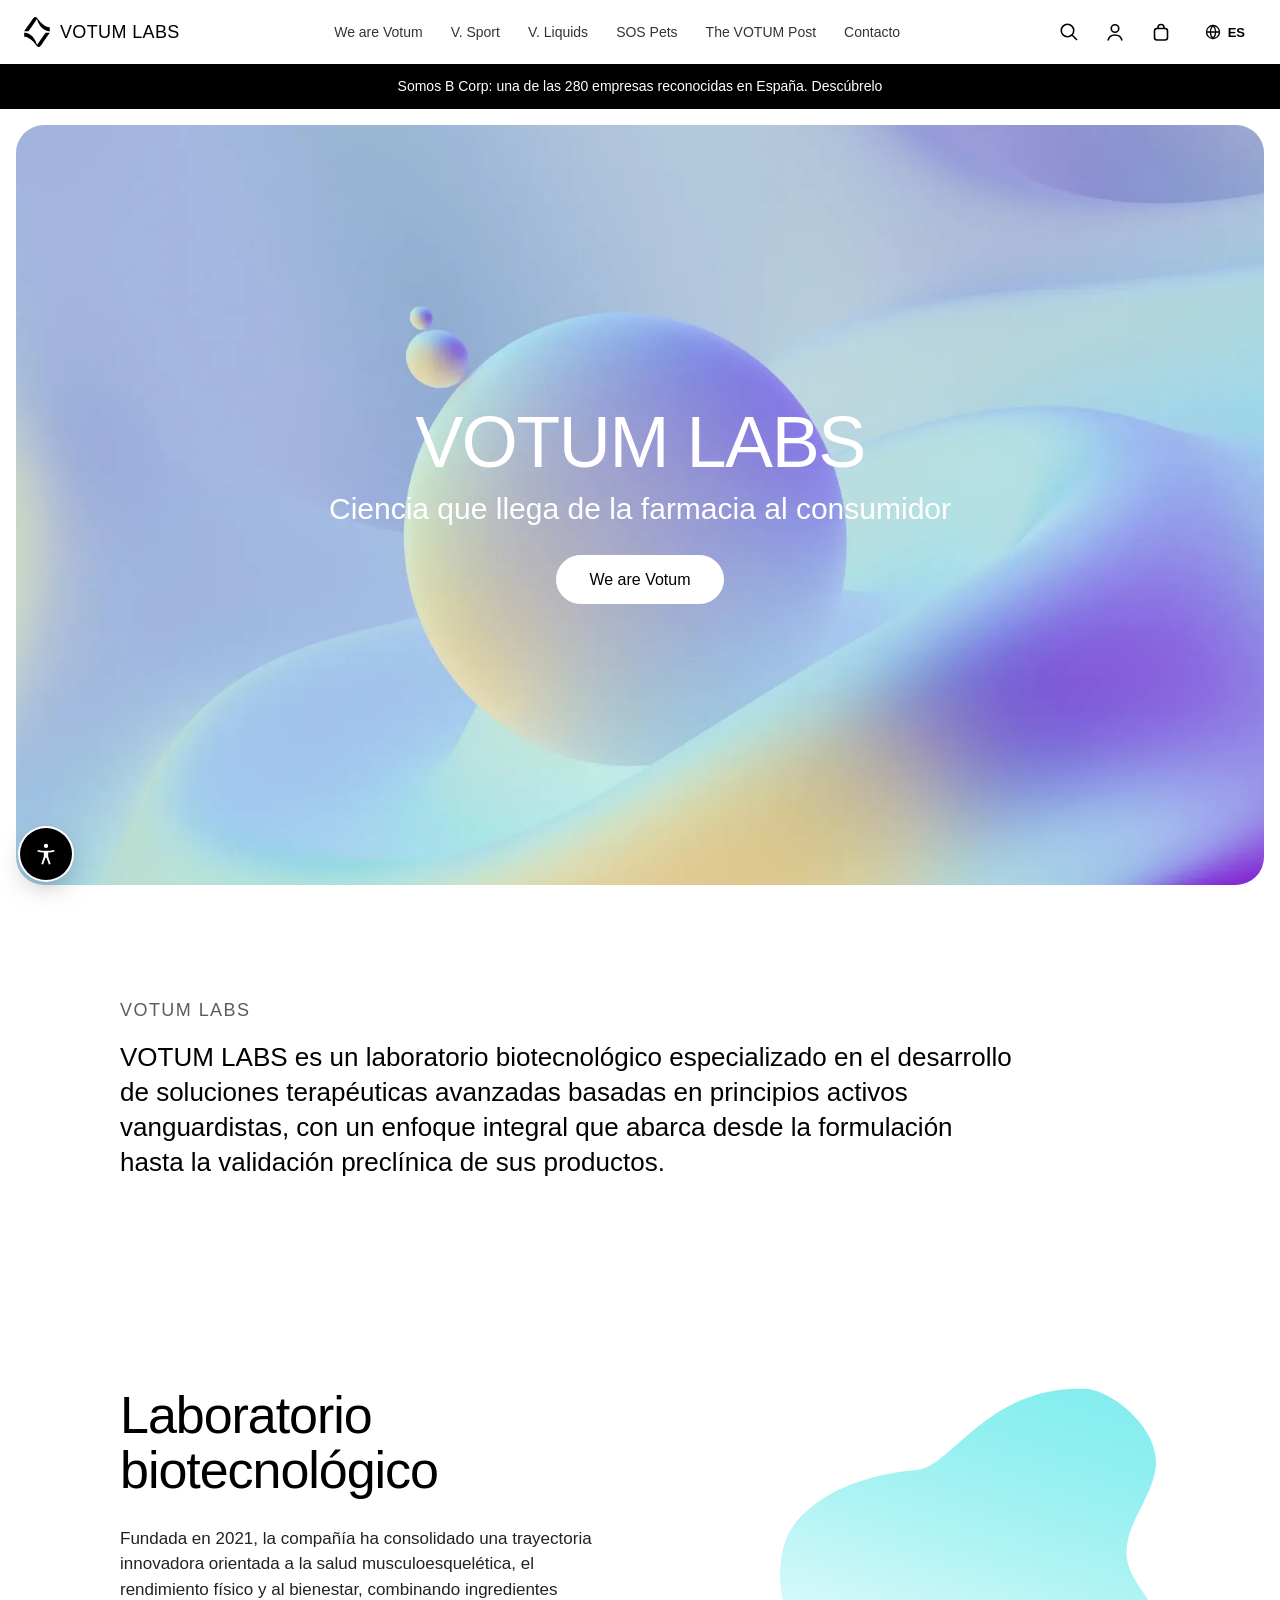
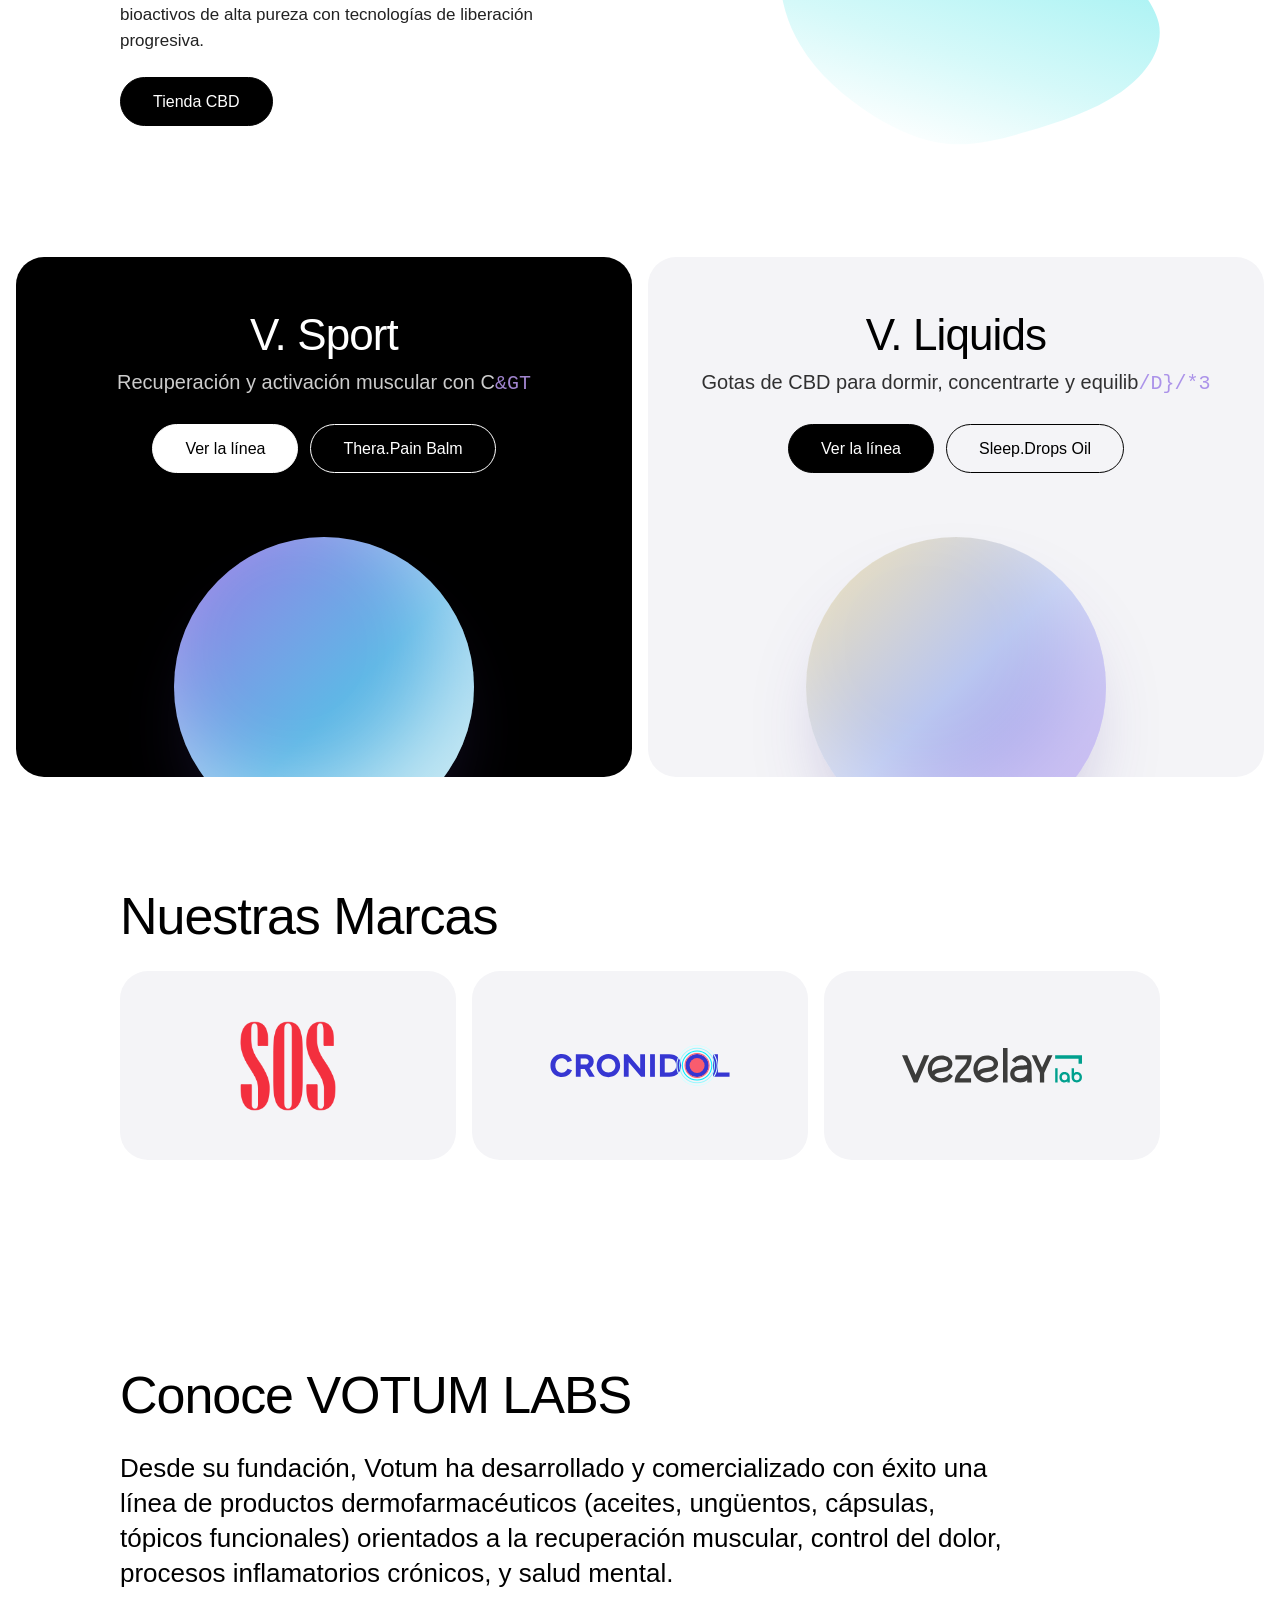
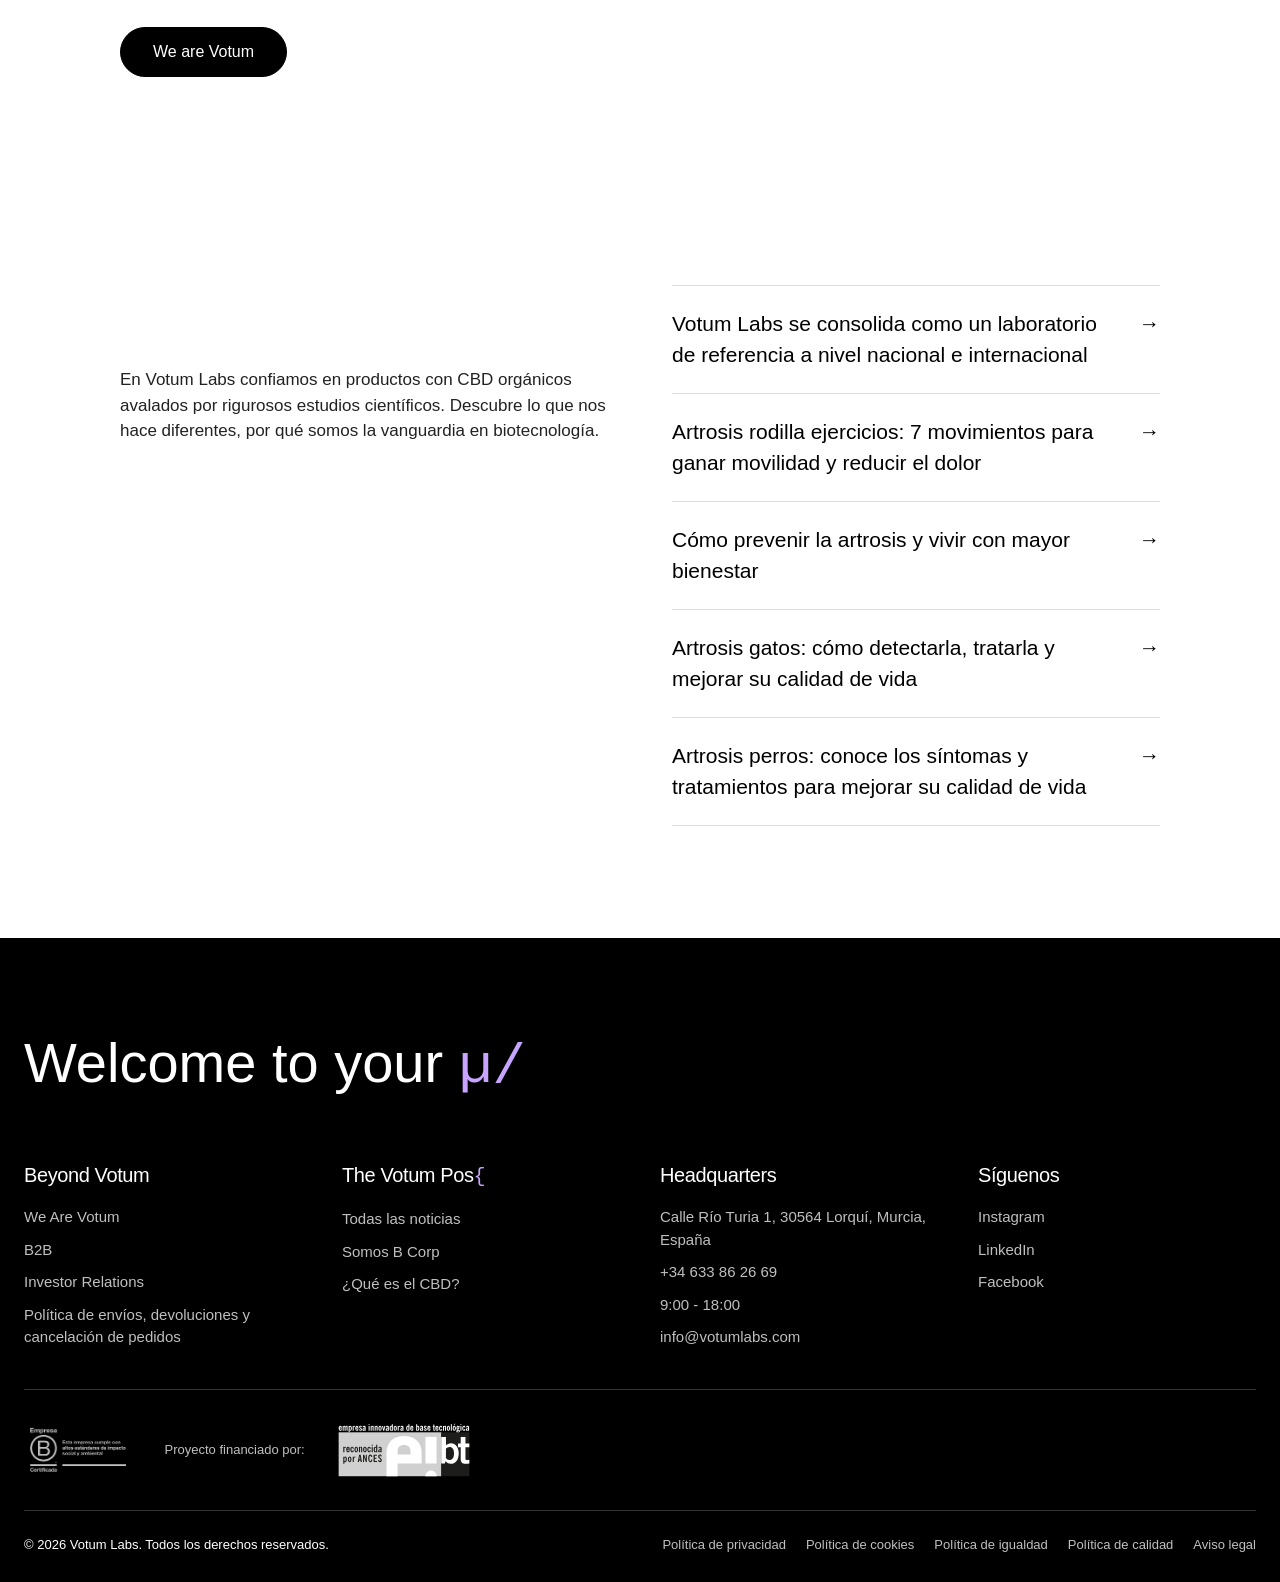
==== commit ffab7025: "Rastro del cursor con palabras clave y enlaces iridiscentes El rastro de cuadros ahora deletrea Votu" ====
--- a/docs/index.html
+++ b/docs/index.html
@@ -26,7 +26,7 @@
 /*# sourceURL=global-styles-inline-css */
 </style>
 
-<link rel='stylesheet' id='orbita-css' href='style.css?ver=2.2.2' media='all' />
+<link rel='stylesheet' id='orbita-css' href='style.css?ver=2.3.1' media='all' />
 <link rel="icon" type="image/svg+xml" href="assets/img/votumlabs-fav.svg">
 </head>
 <body class="home blog wp-theme-orbita">
@@ -301,8 +301,8 @@
 	<script type="speculationrules">
 {"prefetch":[{"source":"document","where":{"and":[{"href_matches":"/wordpress/*"},{"not":{"href_matches":["/wordpress/wp-*.php","/wordpress/wp-admin/*","/wordpress/wp-content/uploads/*","/wordpress/wp-content/*","/wordpress/wp-content/plugins/*","/wordpress/wp-content/themes/orbita/*","/wordpress/*\\?(.+)"]}},{"not":{"selector_matches":"a[rel~=\"nofollow\"]"}},{"not":{"selector_matches":".no-prefetch, .no-prefetch a"}}]},"eagerness":"conservative"}]}
 </script>
-<script data-wp-strategy="defer" defer id="orbita-js" src="assets/js/main.js?ver=2.2.2"></script>
-<script data-wp-strategy="defer" defer id="orbita-effects-js" src="assets/js/effects.js?ver=2.2.2"></script>
-<script data-wp-strategy="defer" defer id="orbita-a11y-js" src="assets/js/a11y.js?ver=2.2.2"></script>
+<script data-wp-strategy="defer" defer id="orbita-js" src="assets/js/main.js?ver=2.3.1"></script>
+<script data-wp-strategy="defer" defer id="orbita-effects-js" src="assets/js/effects.js?ver=2.3.1"></script>
+<script data-wp-strategy="defer" defer id="orbita-a11y-js" src="assets/js/a11y.js?ver=2.3.1"></script>
 </body>
 </html>
--- a/docs/style.css
+++ b/docs/style.css
@@ -398,3 +398,59 @@
 	.ob-globalnav__actions { gap: 6px; }
 	.ob-lang__toggle { padding: 6px 4px; }
 }
+
+/* ---------- Rastro: separadores entre palabras clave ---------- */
+.vt-trail__block.is-sep .vt-trail__cell {
+	background: #fff; color: #9a7be6; box-shadow: inset 0 0 0 1px #9a7be6; font-size: 12px;
+}
+
+/* ---------- Enlaces que se iluminan con los colores de la marca ---------- */
+:root {
+	/* En fondo claro, tonos más profundos del degradado para que el texto siga leyéndose. */
+	--vt-link-grad: linear-gradient(90deg, #7b5ce0, #3f97cf, #b98a2e, #7b5ce0);
+	/* En fondo oscuro, el degradado pastel original. */
+	--vt-link-grad-dark: linear-gradient(90deg, #c7a4ff, #a8e0ec, #f1e2b4, #c7a4ff);
+}
+.ob-menu > li > a, .ob-menu > li > .ob-menu__toggle, .ob-menu .sub-menu a, .ob-footer a,
+.ob-posts a, .ob-ribbon a, a.ob-lang__item, .ob-content a {
+	text-decoration-color: transparent;
+	transition: text-decoration-color .25s;
+}
+.ob-menu > li > a:is(:hover, :focus-visible), .ob-menu > li > .ob-menu__toggle:is(:hover, :focus-visible),
+.ob-menu .sub-menu a:is(:hover, :focus-visible), .ob-posts a:is(:hover, :focus-visible),
+a.ob-lang__item:is(:hover, :focus-visible), .ob-content a:is(:hover, :focus-visible) {
+	background: var(--vt-link-grad) 0 0 / 300% 100%;
+	-webkit-background-clip: text; background-clip: text;
+	color: transparent; -webkit-text-fill-color: transparent;
+	text-decoration: underline; text-decoration-color: #9a7be6; text-underline-offset: 4px;
+	opacity: 1;
+	animation: vt-shimmer 2.4s linear infinite;
+}
+.ob-footer a:is(:hover, :focus-visible), .ob-ribbon a:is(:hover, :focus-visible), .theme-dark a:is(:hover, :focus-visible):not(.ob-btn) {
+	background: var(--vt-link-grad-dark) 0 0 / 300% 100%;
+	-webkit-background-clip: text; background-clip: text;
+	color: transparent; -webkit-text-fill-color: transparent;
+	text-decoration: underline; text-decoration-color: #c7a4ff; text-underline-offset: 4px;
+	opacity: 1;
+	animation: vt-shimmer 2.4s linear infinite;
+}
+/* Los glifos del descifrado dentro de un enlace también toman el degradado. */
+a:is(:hover, :focus-visible) .vt-glyph, .ob-menu__toggle:is(:hover, :focus-visible) .vt-glyph { color: transparent; -webkit-text-fill-color: transparent; }
+.ob-posts a:is(:hover, :focus-visible)::after { -webkit-text-fill-color: #9a7be6; }
+@keyframes vt-shimmer { to { background-position: 300% 0; } }
+
+/* Los botones (píldoras) reciben un halo iridiscente en lugar de texto en degradado. */
+.ob-btn:is(:hover, :focus-visible) { box-shadow: 0 0 0 3px rgba(199, 164, 255, .55), 0 8px 24px -8px rgba(123, 92, 224, .6); }
+
+/* Accesibilidad: sin degradado ni animación en alto contraste / animaciones detenidas / movimiento reducido. */
+.a11y-contrast a:is(:hover, :focus-visible), .a11y-contrast .ob-menu__toggle:is(:hover, :focus-visible) {
+	background: none !important; color: inherit !important; -webkit-text-fill-color: currentColor !important;
+	text-decoration: underline !important; text-decoration-thickness: 2px !important; text-decoration-color: currentColor !important;
+}
+.a11y-reduce-motion a, .a11y-reduce-motion .ob-menu__toggle { animation: none !important; }
+@media (prefers-reduced-motion: reduce) {
+	a:is(:hover, :focus-visible), .ob-menu__toggle:is(:hover, :focus-visible) { animation: none !important; }
+}
+
+/* Aro blanco: el botón de accesibilidad se distingue también sobre el pie negro. */
+.ob-a11y__toggle { box-shadow: 0 0 0 2px #fff, 0 10px 30px -10px rgba(0, 0, 0, .5); }
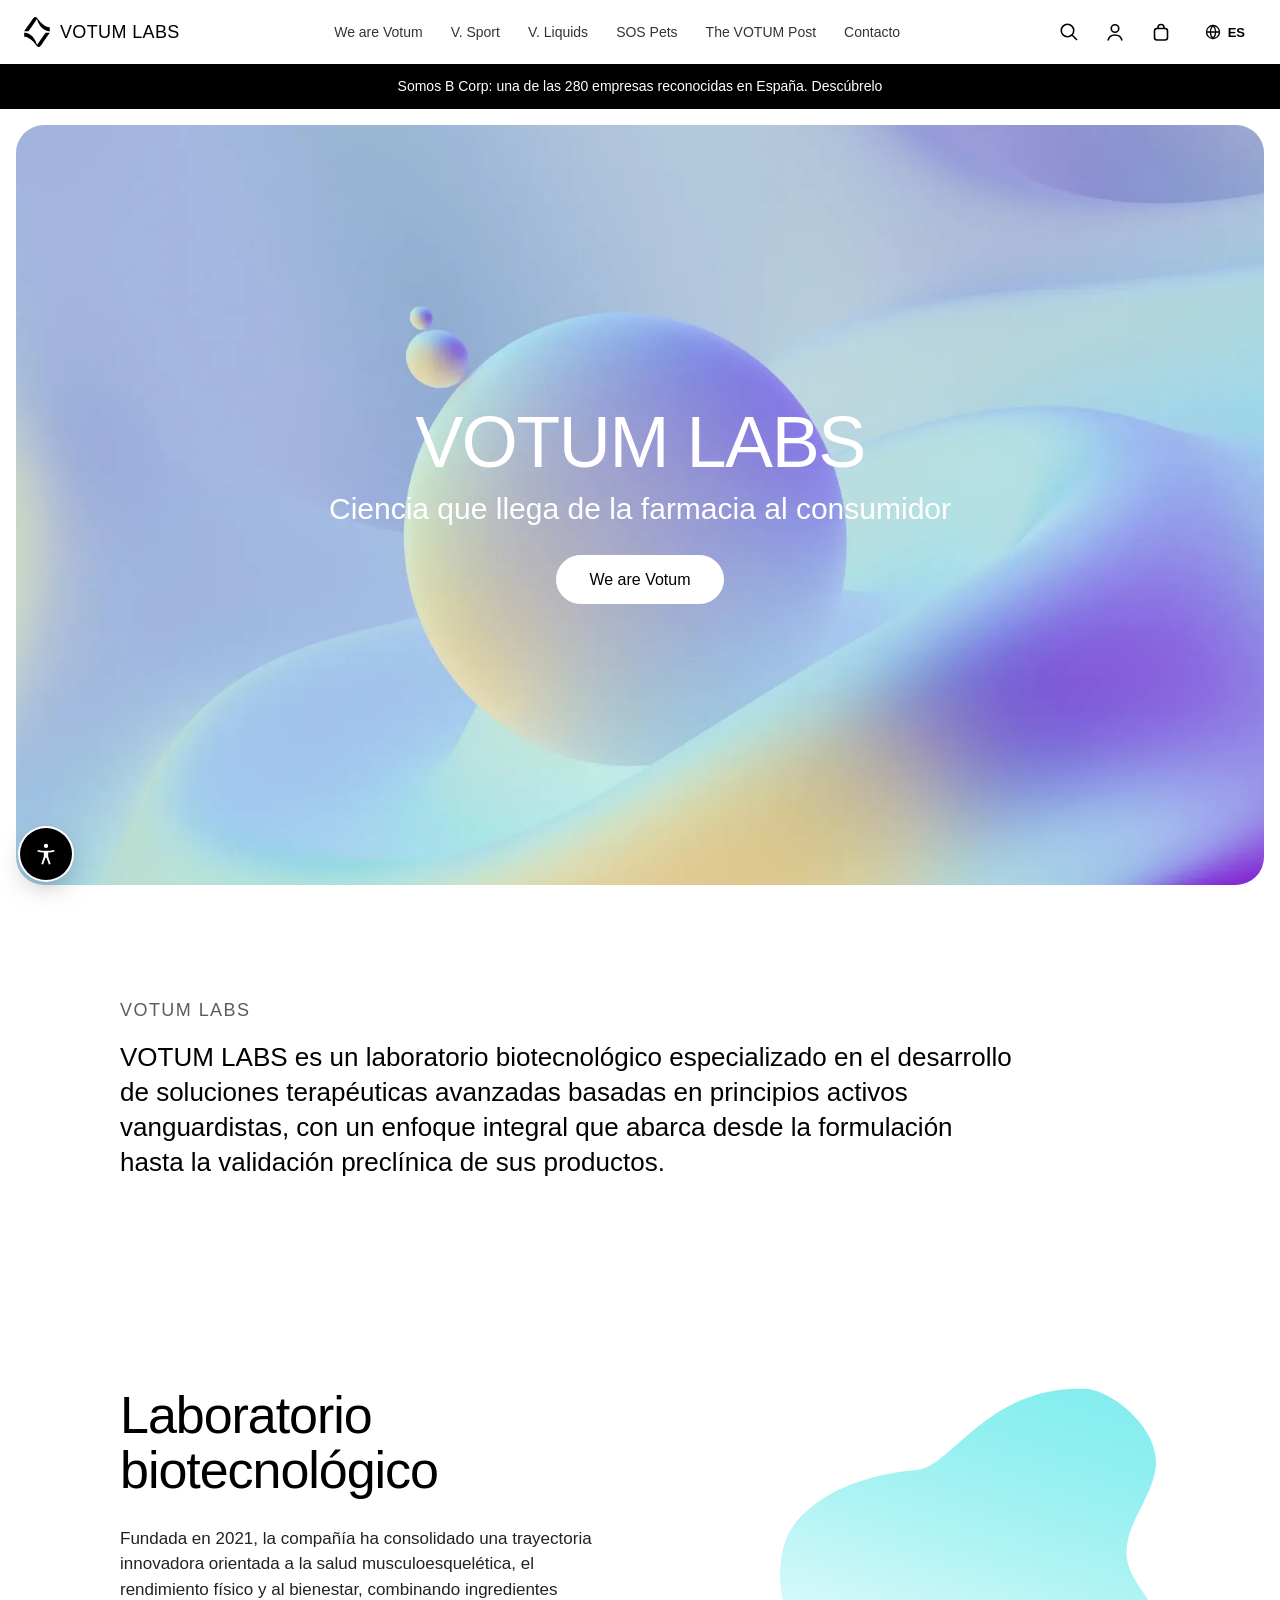
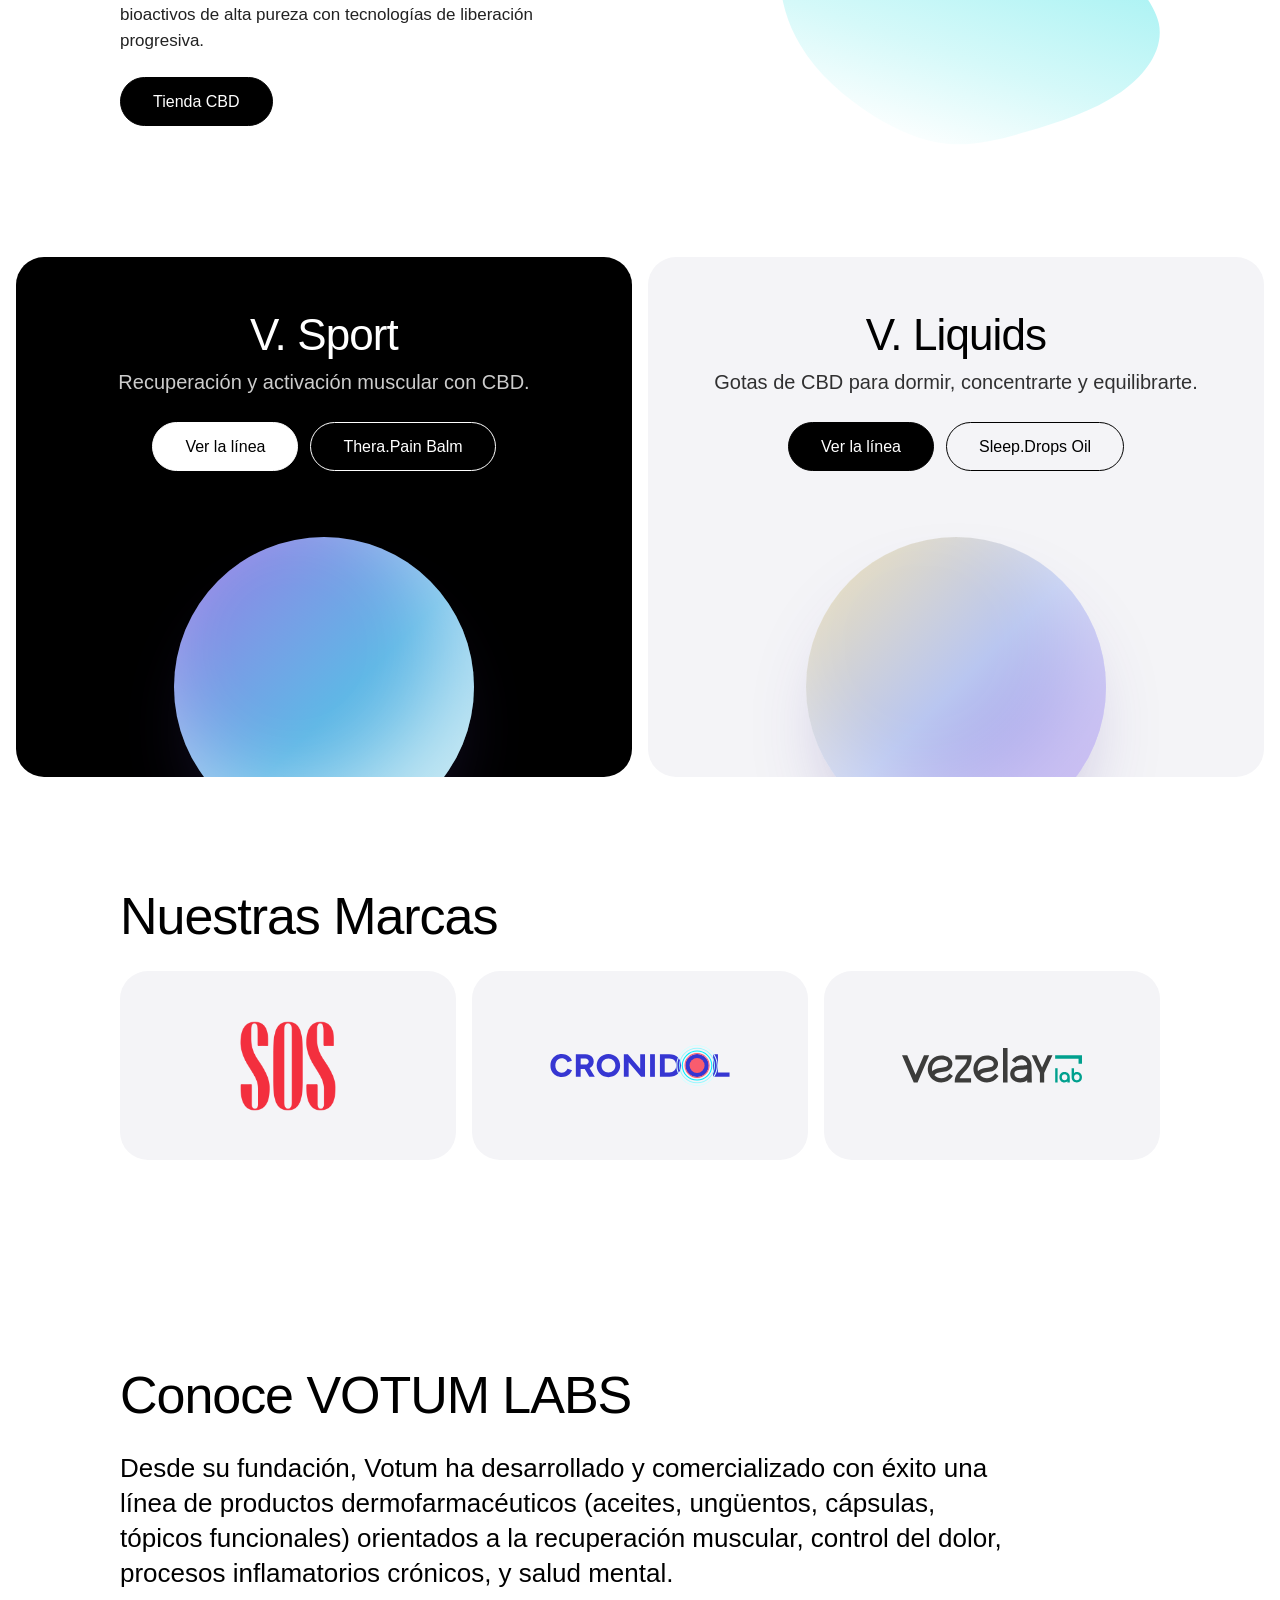
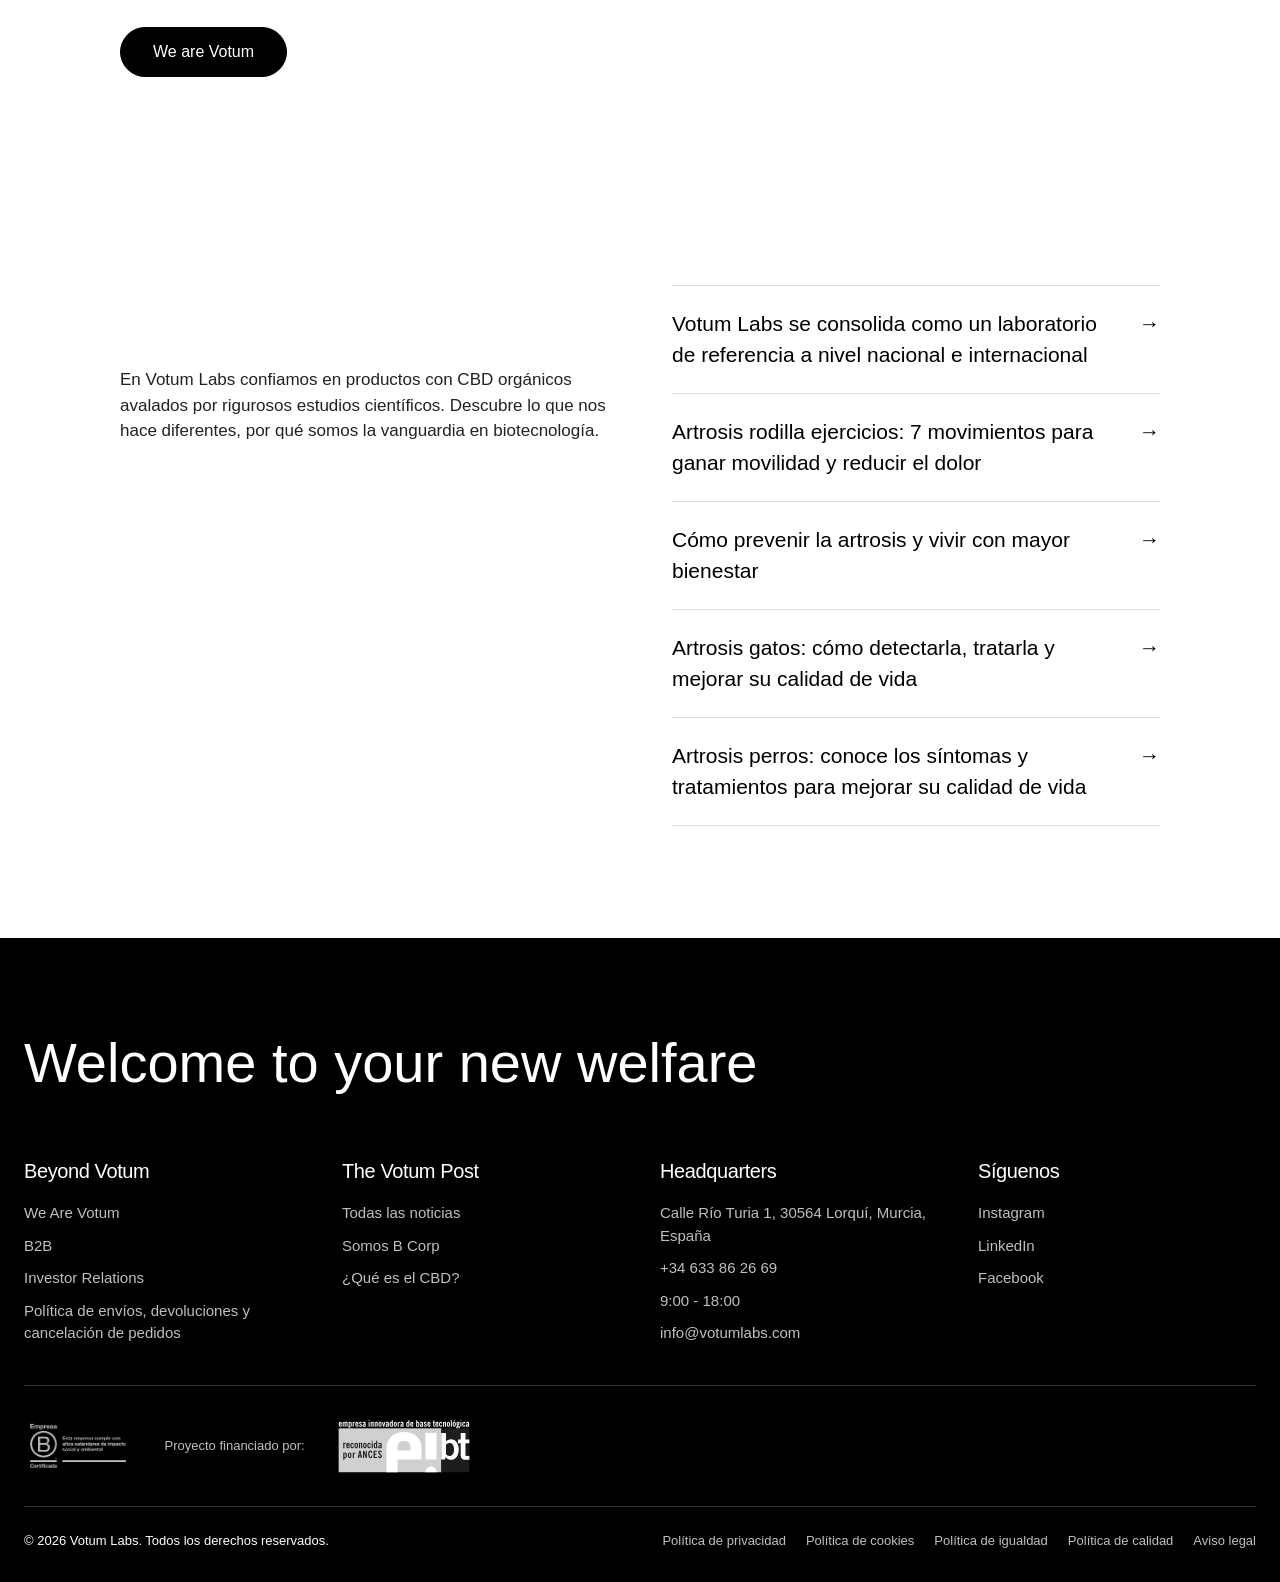
==== commit 03614595: "Recupera la velocidad original del rastro del cursor Cada cuadro vuelve a durar 140–460 ms como en l" ====
--- a/docs/index.html
+++ b/docs/index.html
@@ -26,7 +26,7 @@
 /*# sourceURL=global-styles-inline-css */
 </style>
 
-<link rel='stylesheet' id='orbita-css' href='style.css?ver=2.3.1' media='all' />
+<link rel='stylesheet' id='orbita-css' href='style.css?ver=2.3.2' media='all' />
 <link rel="icon" type="image/svg+xml" href="assets/img/votumlabs-fav.svg">
 </head>
 <body class="home blog wp-theme-orbita">
@@ -301,8 +301,8 @@
 	<script type="speculationrules">
 {"prefetch":[{"source":"document","where":{"and":[{"href_matches":"/wordpress/*"},{"not":{"href_matches":["/wordpress/wp-*.php","/wordpress/wp-admin/*","/wordpress/wp-content/uploads/*","/wordpress/wp-content/*","/wordpress/wp-content/plugins/*","/wordpress/wp-content/themes/orbita/*","/wordpress/*\\?(.+)"]}},{"not":{"selector_matches":"a[rel~=\"nofollow\"]"}},{"not":{"selector_matches":".no-prefetch, .no-prefetch a"}}]},"eagerness":"conservative"}]}
 </script>
-<script data-wp-strategy="defer" defer id="orbita-js" src="assets/js/main.js?ver=2.3.1"></script>
-<script data-wp-strategy="defer" defer id="orbita-effects-js" src="assets/js/effects.js?ver=2.3.1"></script>
-<script data-wp-strategy="defer" defer id="orbita-a11y-js" src="assets/js/a11y.js?ver=2.3.1"></script>
+<script data-wp-strategy="defer" defer id="orbita-js" src="assets/js/main.js?ver=2.3.2"></script>
+<script data-wp-strategy="defer" defer id="orbita-effects-js" src="assets/js/effects.js?ver=2.3.2"></script>
+<script data-wp-strategy="defer" defer id="orbita-a11y-js" src="assets/js/a11y.js?ver=2.3.2"></script>
 </body>
 </html>
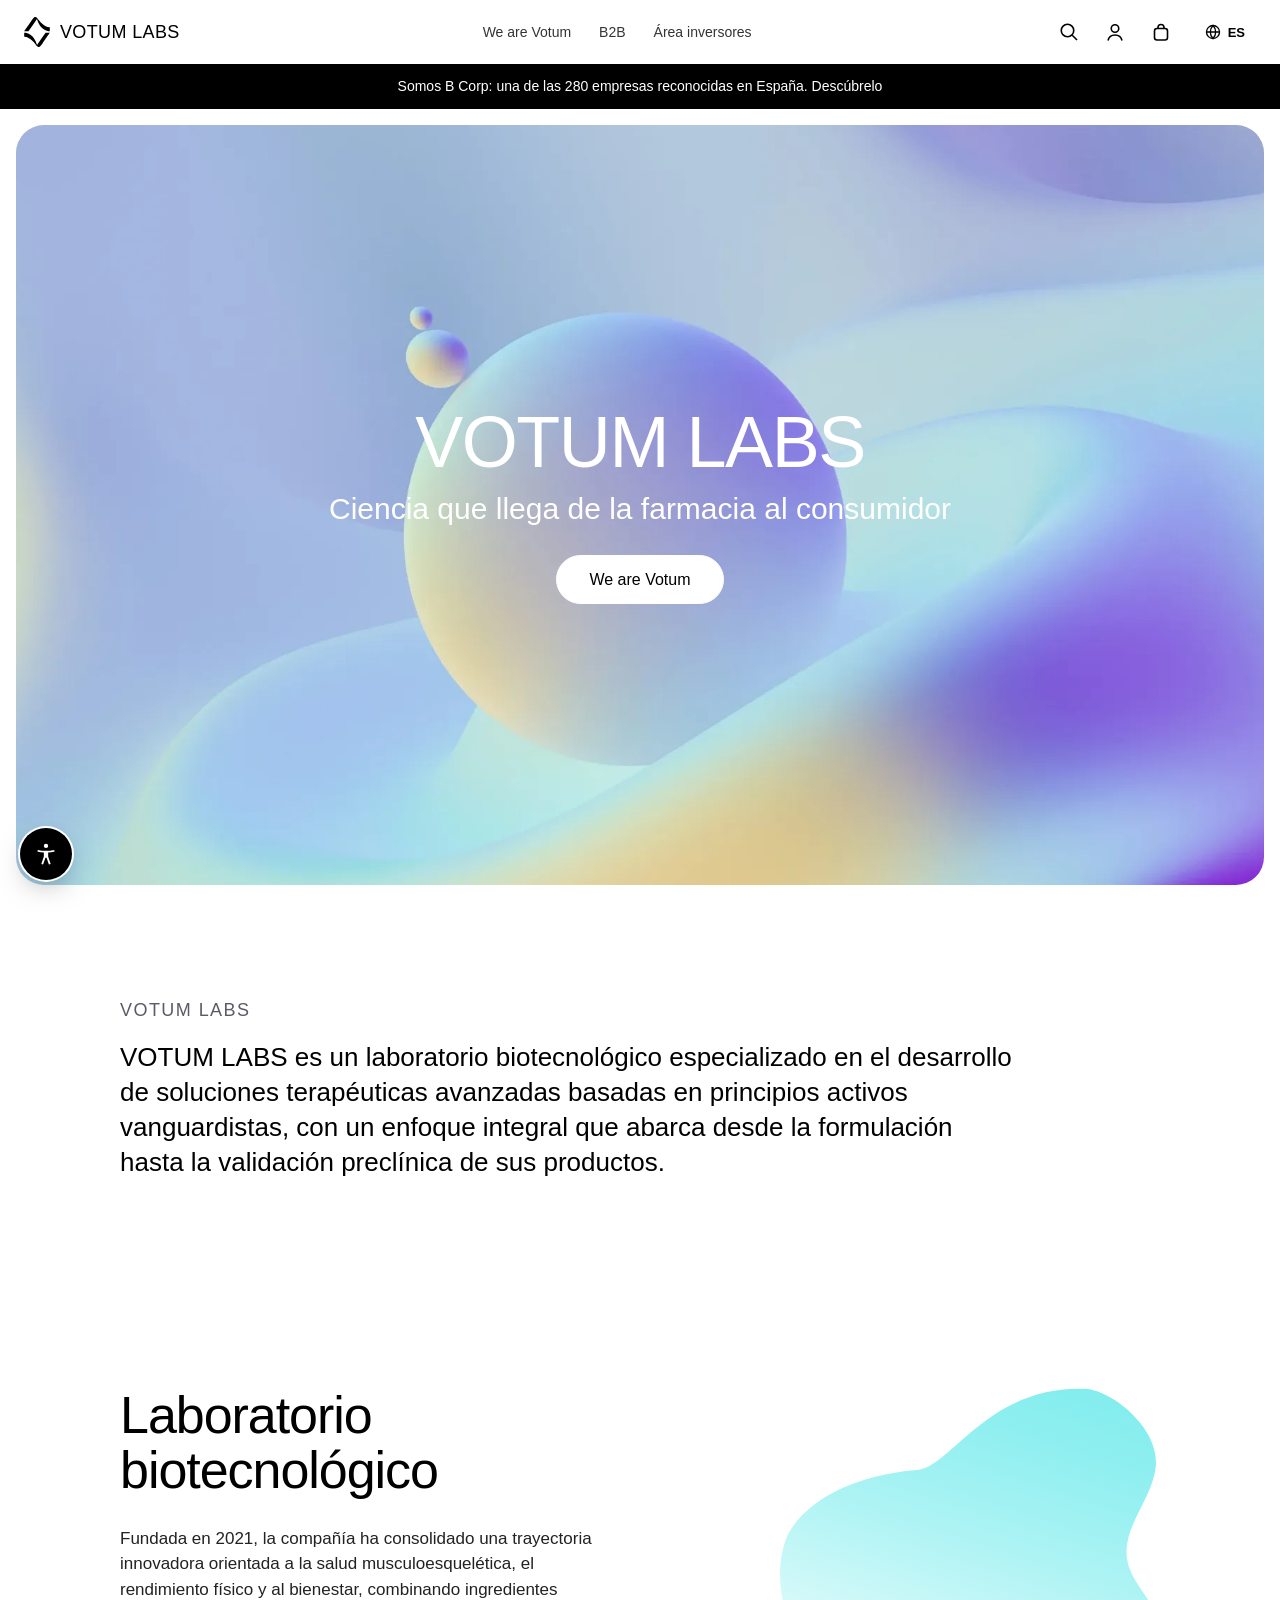
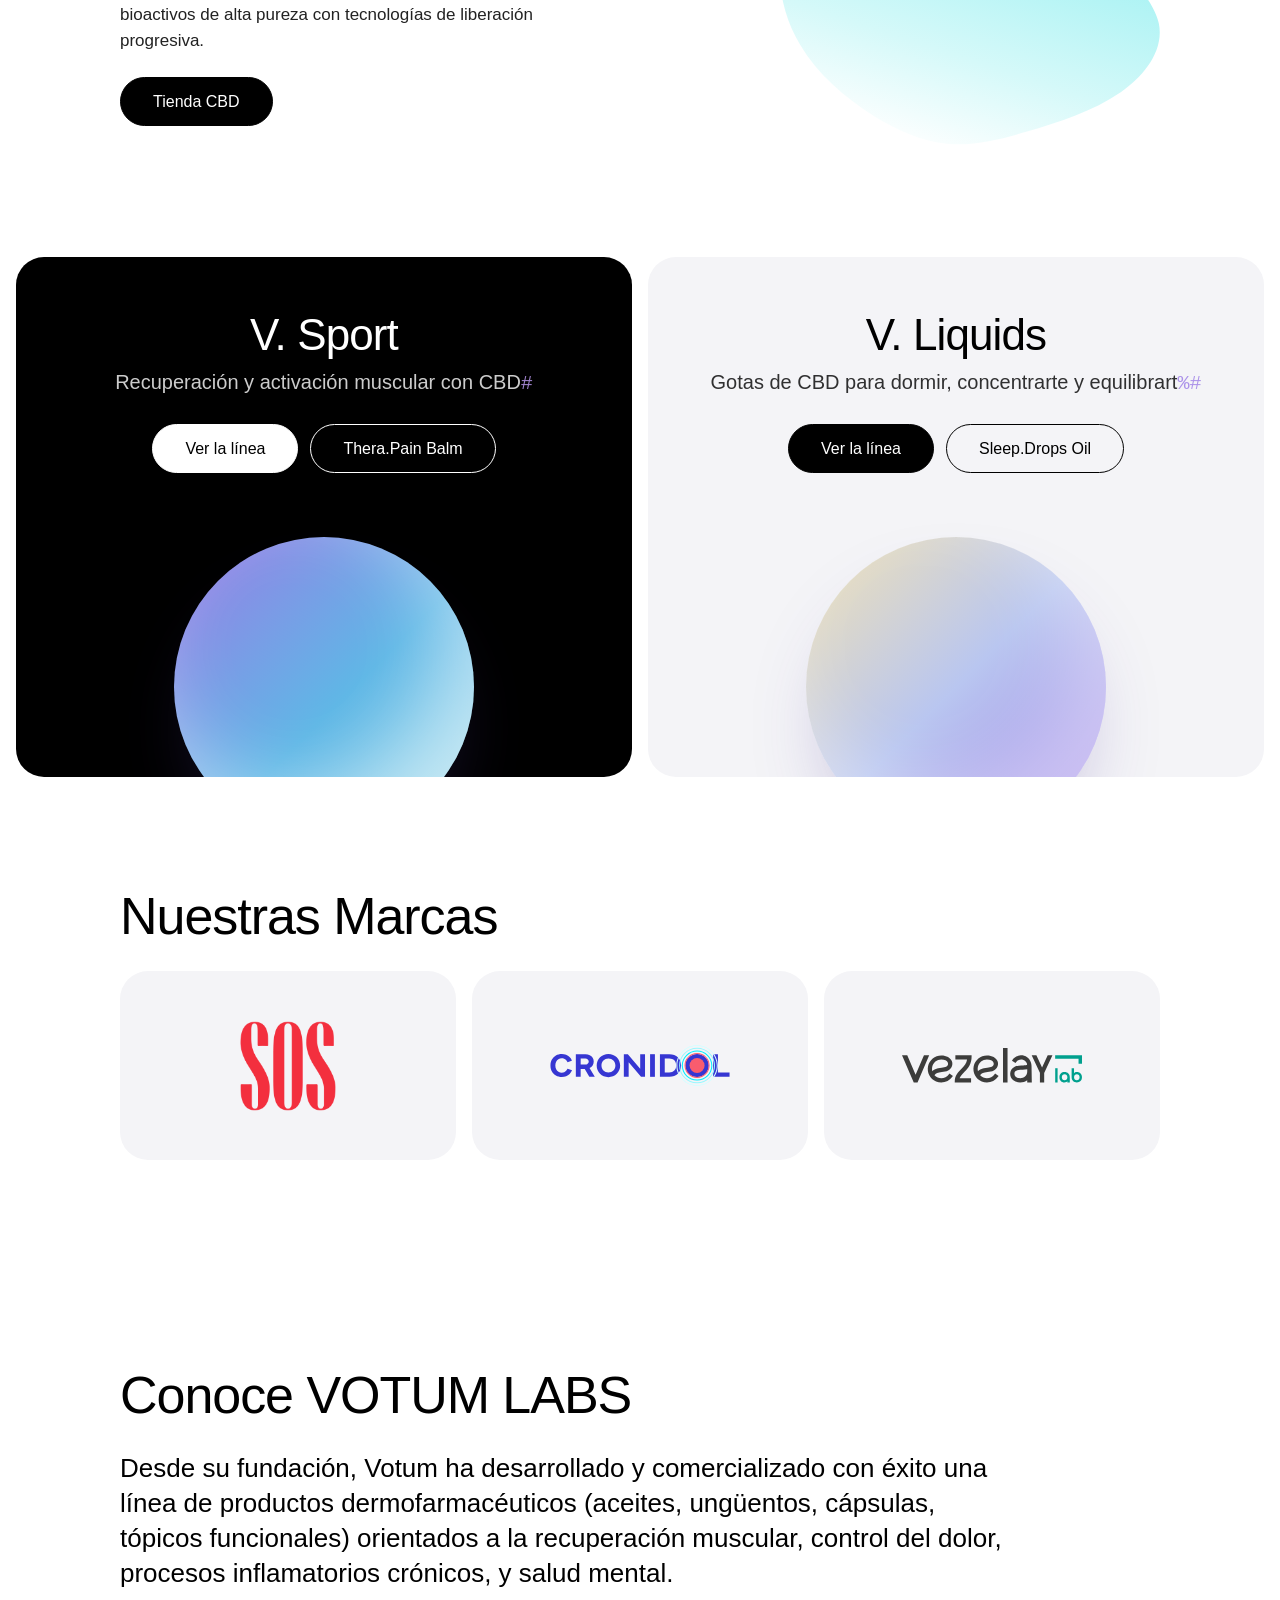
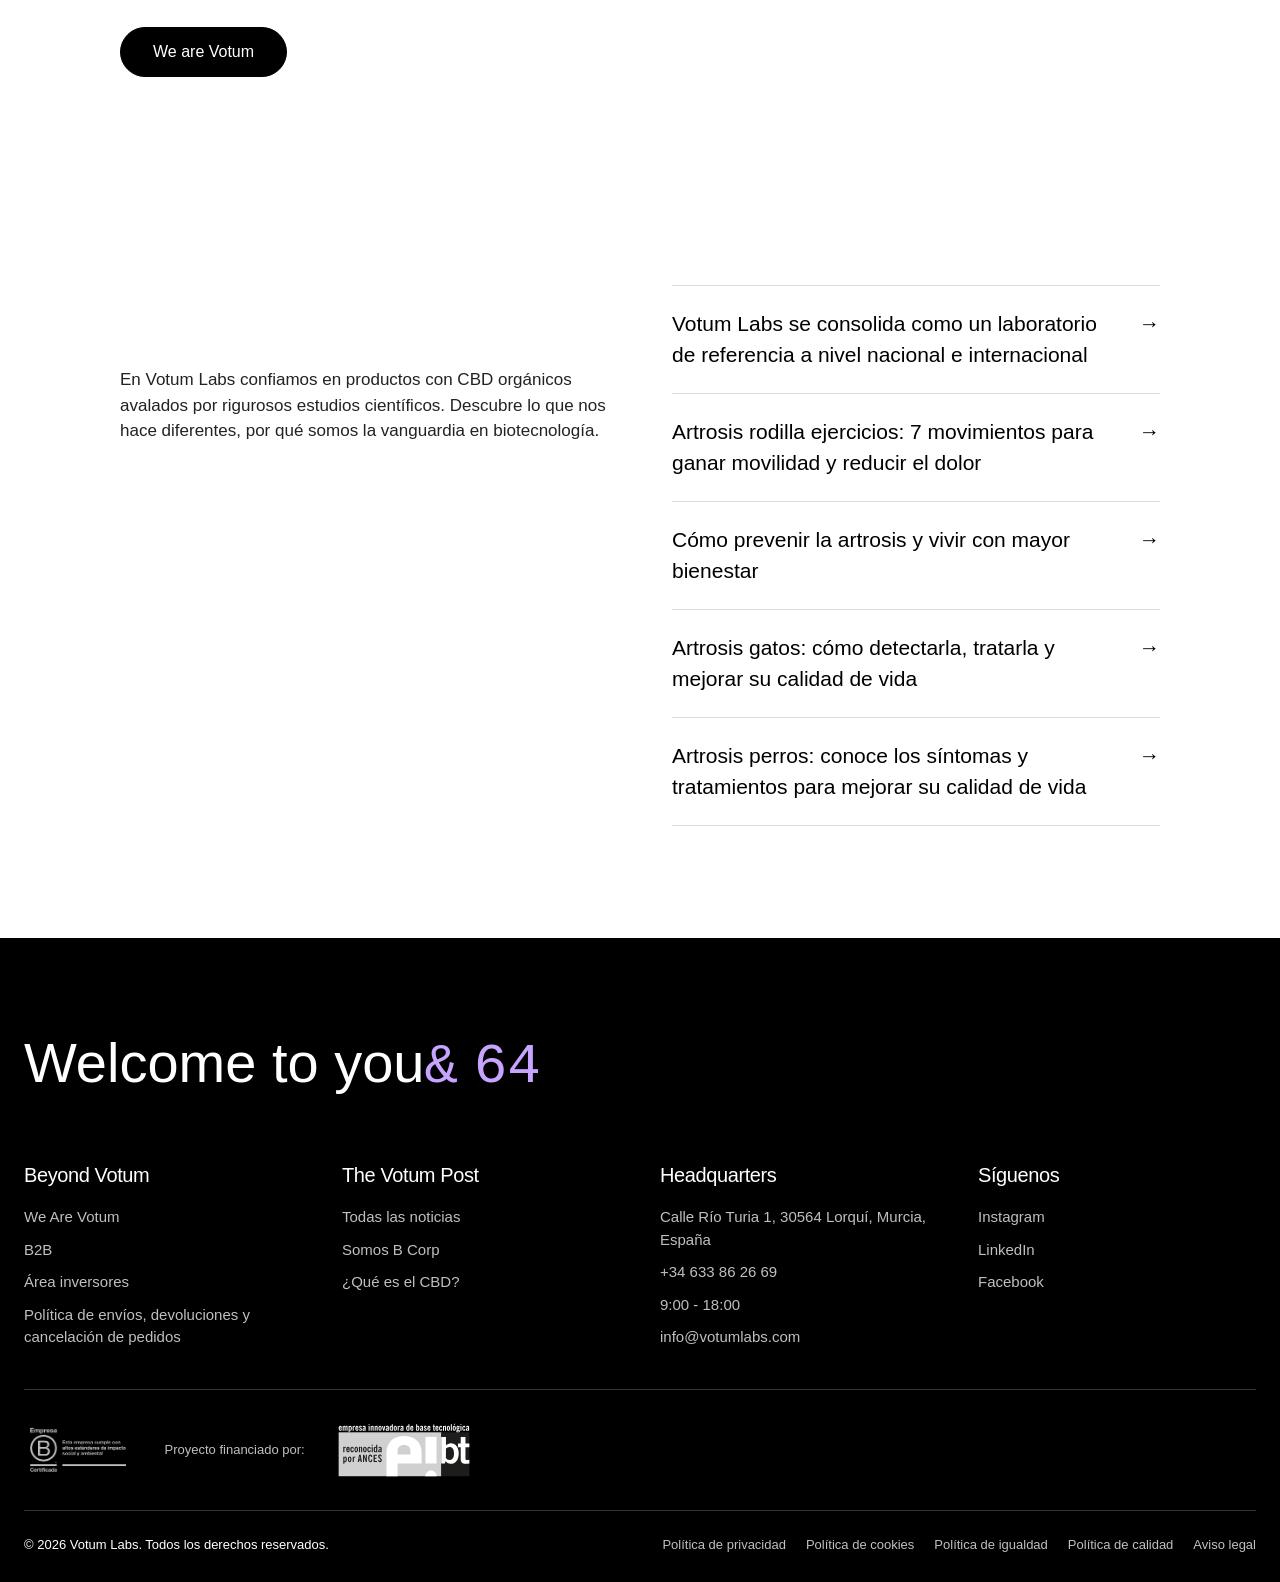
==== commit d0b68f40: "Añade páginas B2B y Área inversores y simplifica el menú El menú superior queda en We are Votum · B2" ====
--- a/docs/index.html
+++ b/docs/index.html
@@ -38,28 +38,9 @@
 			<span class="ob-mark"><svg aria-hidden="true" focusable="false" xmlns="http://www.w3.org/2000/svg" id="Livello_2" data-name="Livello 2" viewBox="0 0 1236.66 1448.73"><g id="Livello_1-2" data-name="Livello 1"><g><path d="M515.34,1.95c-19.4,5.1-36,15.3-57,35.2-18.7,17.7-38.6,42.6-68.2,85.3-8.7,12.6-23.3,33.6-32.4,46.5C299.14,252.35.84,684.45.84,685.95c0,.7,32.9,1,101.9,1h102l206.2-293,206.2-293.1,10.2,30.8c54.5,163.9,128.4,291.8,223.5,387.2,95,95.2,206.6,151.1,328.6,164.5,18,2,55.6,3.8,56.6,2.8.5-.5.7-43.1.6-94.8l-.3-93.9-16-.7c-104.9-4.3-214.3-52.7-322-142.3-68.1-56.6-140.3-134.6-219-236.5-33.9-43.9-42.2-53.8-61.5-73-22.6-22.7-38.2-33.7-57-40.2-14.8-5.1-32.6-6.2-45.5-2.8Z"></path><path d="M.34,763.15c-.3.7-.4,43.4-.3,94.8l.3,93.5,16,.6c126.7,5.1,259.3,74.5,389.3,203.7,44.2,43.9,99.6,107.6,145.6,167.2,40.8,52.9,53.1,67.5,72,85.8,14.7,14.2,26.2,22.7,40.1,29.7,15.9,8,27.4,10.8,43,10.2,10.3-.3,13.4-.8,21.9-3.7,21.6-7.3,43.8-24.4,68.9-53,13.3-15.2,28.2-34.9,49.4-65.5,8.7-12.7,24.9-35.8,35.9-51.5,24.7-35.1,92.6-133.1,194-280,142.2-205.9,159.4-230.9,159.4-232,0-.7-31.7-1-101.9-1h-101.9l-206.2,293-206.2,293.1-11.3-33.8c-34.3-102.9-74-186.6-125-263.8-97.5-147.6-223.2-241.8-366.5-274.9-30.4-7-59.3-10.9-92.5-12.6-25-1.2-23.5-1.2-24,.2Z"></path></g></g></svg></span>			<span>Votum Labs</span>
 		</a>
 
-		<ul id="ob-menu" class="ob-menu"><li class="menu-item menu-item-type-custom menu-item-object-custom"><a href="https://votumlabs.com/we-are-votum/" data-vt-decode="hover">We are Votum</a></li>
-<li class="menu-item menu-item-type-custom menu-item-object-custom menu-item-has-children"><button class="ob-menu__toggle" data-vt-decode="hover" aria-expanded="false" aria-controls="ob-sub-20">V. Sport</button><ul class="sub-menu" id="ob-sub-20"><li class="menu-item menu-item-type-custom menu-item-object-custom"><a href="https://votumlabs.com/tienda/cbd-sport/">Ver todo V. Sport</a></li>
-<li class="menu-item menu-item-type-custom menu-item-object-custom"><a href="https://votumlabs.com/producto/balsamo-recuperador-cbd/">Thera.Pain Balm</a></li>
-<li class="menu-item menu-item-type-custom menu-item-object-custom"><a href="https://votumlabs.com/producto/crema-efecto-frio-cbd/">Muscle.Ice Cream</a></li>
-<li class="menu-item menu-item-type-custom menu-item-object-custom"><a href="https://votumlabs.com/producto/gel-calor-cbd/">Muscle.Warm Cream</a></li>
-<li class="menu-item menu-item-type-custom menu-item-object-custom"><a href="https://votumlabs.com/producto/gel-recuperacion-cbd/">Muscle.Recovery Cream</a></li>
-</ul>
-</li>
-<li class="menu-item menu-item-type-custom menu-item-object-custom menu-item-has-children"><button class="ob-menu__toggle" data-vt-decode="hover" aria-expanded="false" aria-controls="ob-sub-26">V. Liquids</button><ul class="sub-menu" id="ob-sub-26"><li class="menu-item menu-item-type-custom menu-item-object-custom"><a href="https://votumlabs.com/tienda/cbd-para-la-ansiedad/">Ver todo V. Liquids</a></li>
-<li class="menu-item menu-item-type-custom menu-item-object-custom"><a href="https://votumlabs.com/producto/gotas-cbd-para-dormir/">Sleep.Drops Oil</a></li>
-<li class="menu-item menu-item-type-custom menu-item-object-custom"><a href="https://votumlabs.com/producto/cbd-para-estudiar/">Focus.Drops Oil</a></li>
-<li class="menu-item menu-item-type-custom menu-item-object-custom"><a href="https://votumlabs.com/producto/intimate-drops-oil/">Intimate.Drops Oil</a></li>
-<li class="menu-item menu-item-type-custom menu-item-object-custom"><a href="https://votumlabs.com/producto/balance-drops-oil/">Balance.Drops Oil</a></li>
-</ul>
-</li>
-<li class="menu-item menu-item-type-custom menu-item-object-custom menu-item-has-children"><button class="ob-menu__toggle" data-vt-decode="hover" aria-expanded="false" aria-controls="ob-sub-32">SOS Pets</button><ul class="sub-menu" id="ob-sub-32"><li class="menu-item menu-item-type-custom menu-item-object-custom"><a href="https://sospets.es/">SOS Pets</a></li>
-<li class="menu-item menu-item-type-custom menu-item-object-custom"><a href="https://votumlabs.com/producto/spray-cbd/">Spray calmante para mascotas</a></li>
-<li class="menu-item menu-item-type-custom menu-item-object-custom"><a href="https://votumlabs.com/producto/aceite-tranquilizante/">Aceite calmante para mascotas</a></li>
-</ul>
-</li>
-<li class="menu-item menu-item-type-custom menu-item-object-custom"><a href="https://votumlabs.com/the-v-w-post/" data-vt-decode="hover">The VOTUM Post</a></li>
-<li class="menu-item menu-item-type-custom menu-item-object-custom"><a href="https://votumlabs.com/contacto/" data-vt-decode="hover">Contacto</a></li>
+		<ul id="ob-menu" class="ob-menu"><li class="menu-item"><a href="https://votumlabs.com/we-are-votum/" data-vt-decode="hover">We are Votum</a></li>
+<li class="menu-item"><a href="b2b.html" data-vt-decode="hover">B2B</a></li>
+<li class="menu-item"><a href="inversores.html" data-vt-decode="hover">Área inversores</a></li>
 </ul>
 		<div class="ob-globalnav__actions">
 			<button class="ob-icon-btn" type="button" data-ob-search aria-label="Buscar">
@@ -214,8 +195,8 @@
 					<h3 data-vt-decode>Beyond Votum</h3>
 					<ul>
 													<li><a href="https://votumlabs.com/we-are-votum/">We Are Votum</a></li>
-													<li><a href="https://votumlabs.com/b2b/">B2B</a></li>
-													<li><a href="https://votumlabs.com/investor-relations/">Investor Relations</a></li>
+													<li><a href="b2b.html">B2B</a></li>
+													<li><a href="inversores.html">Área inversores</a></li>
 													<li><a href="https://votumlabs.com/refund-policy/">Política de envíos, devoluciones y cancelación de pedidos</a></li>
 											</ul>
 				</nav>
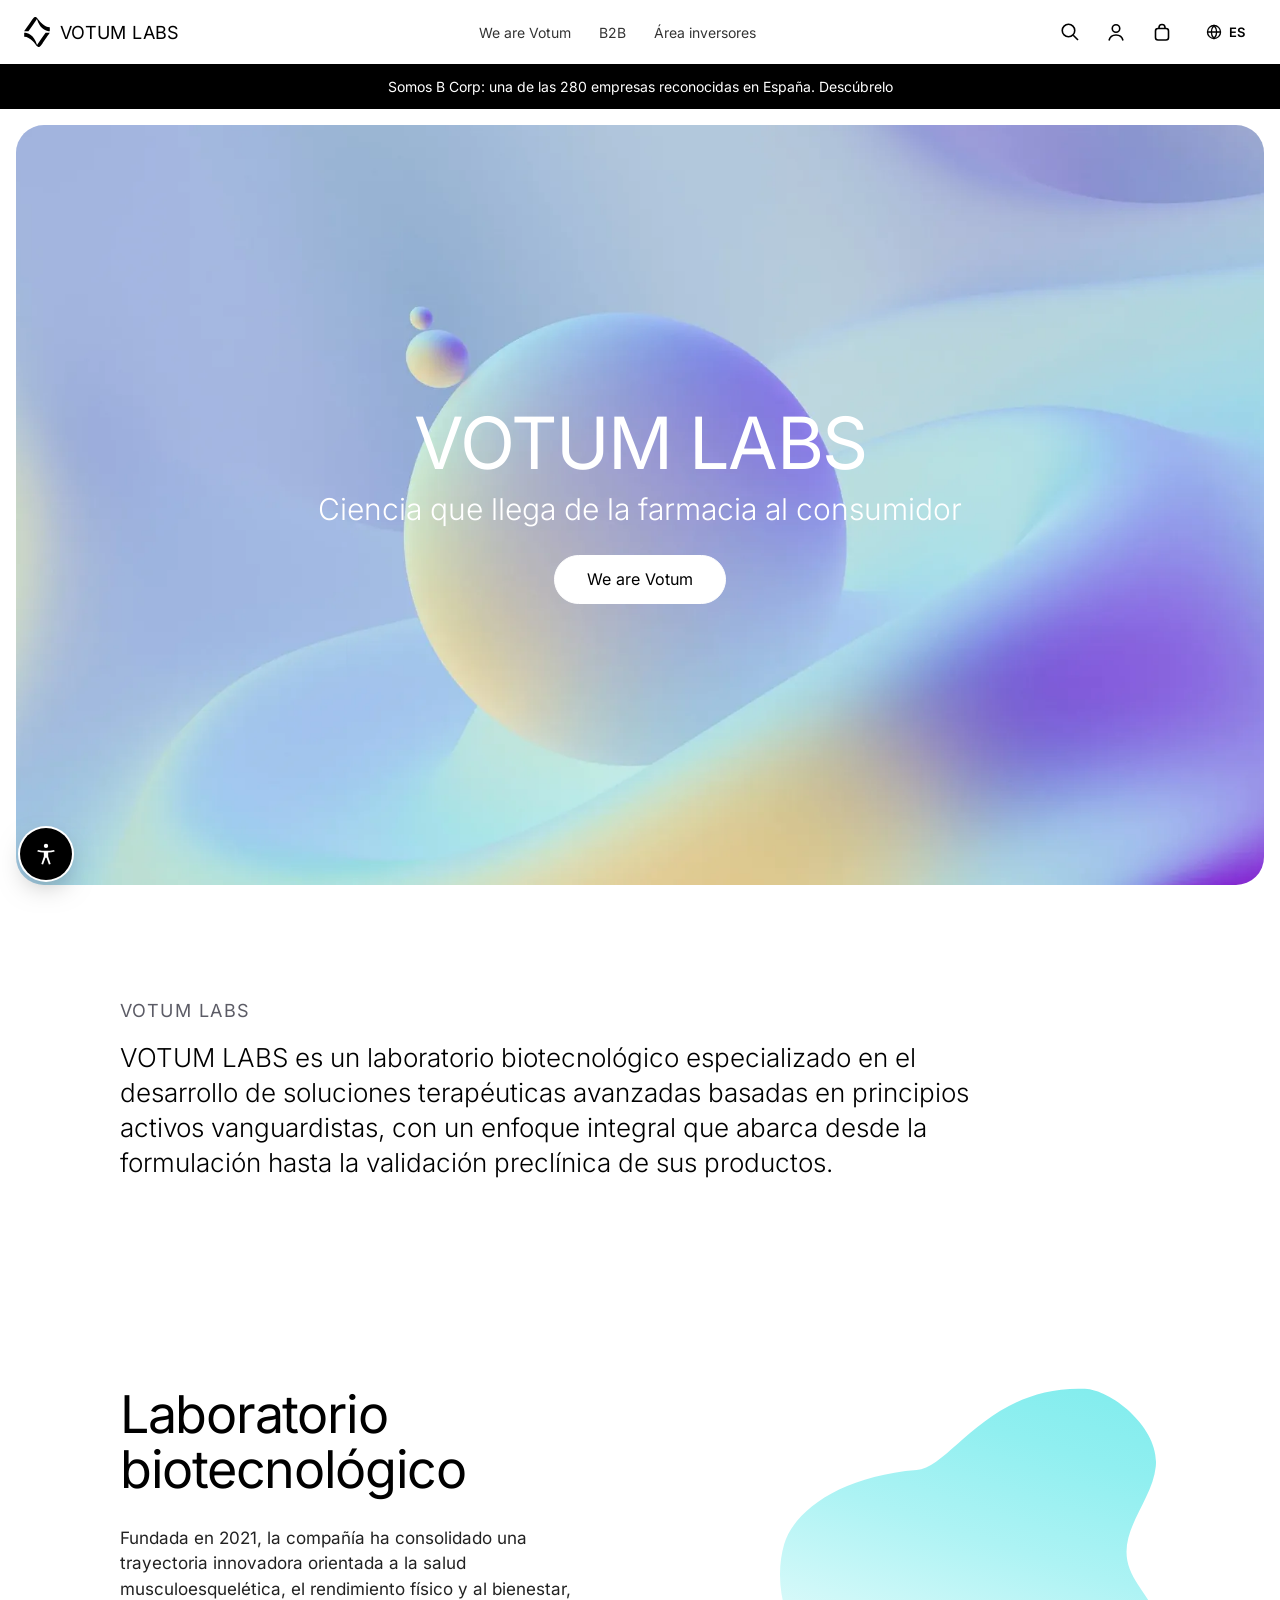
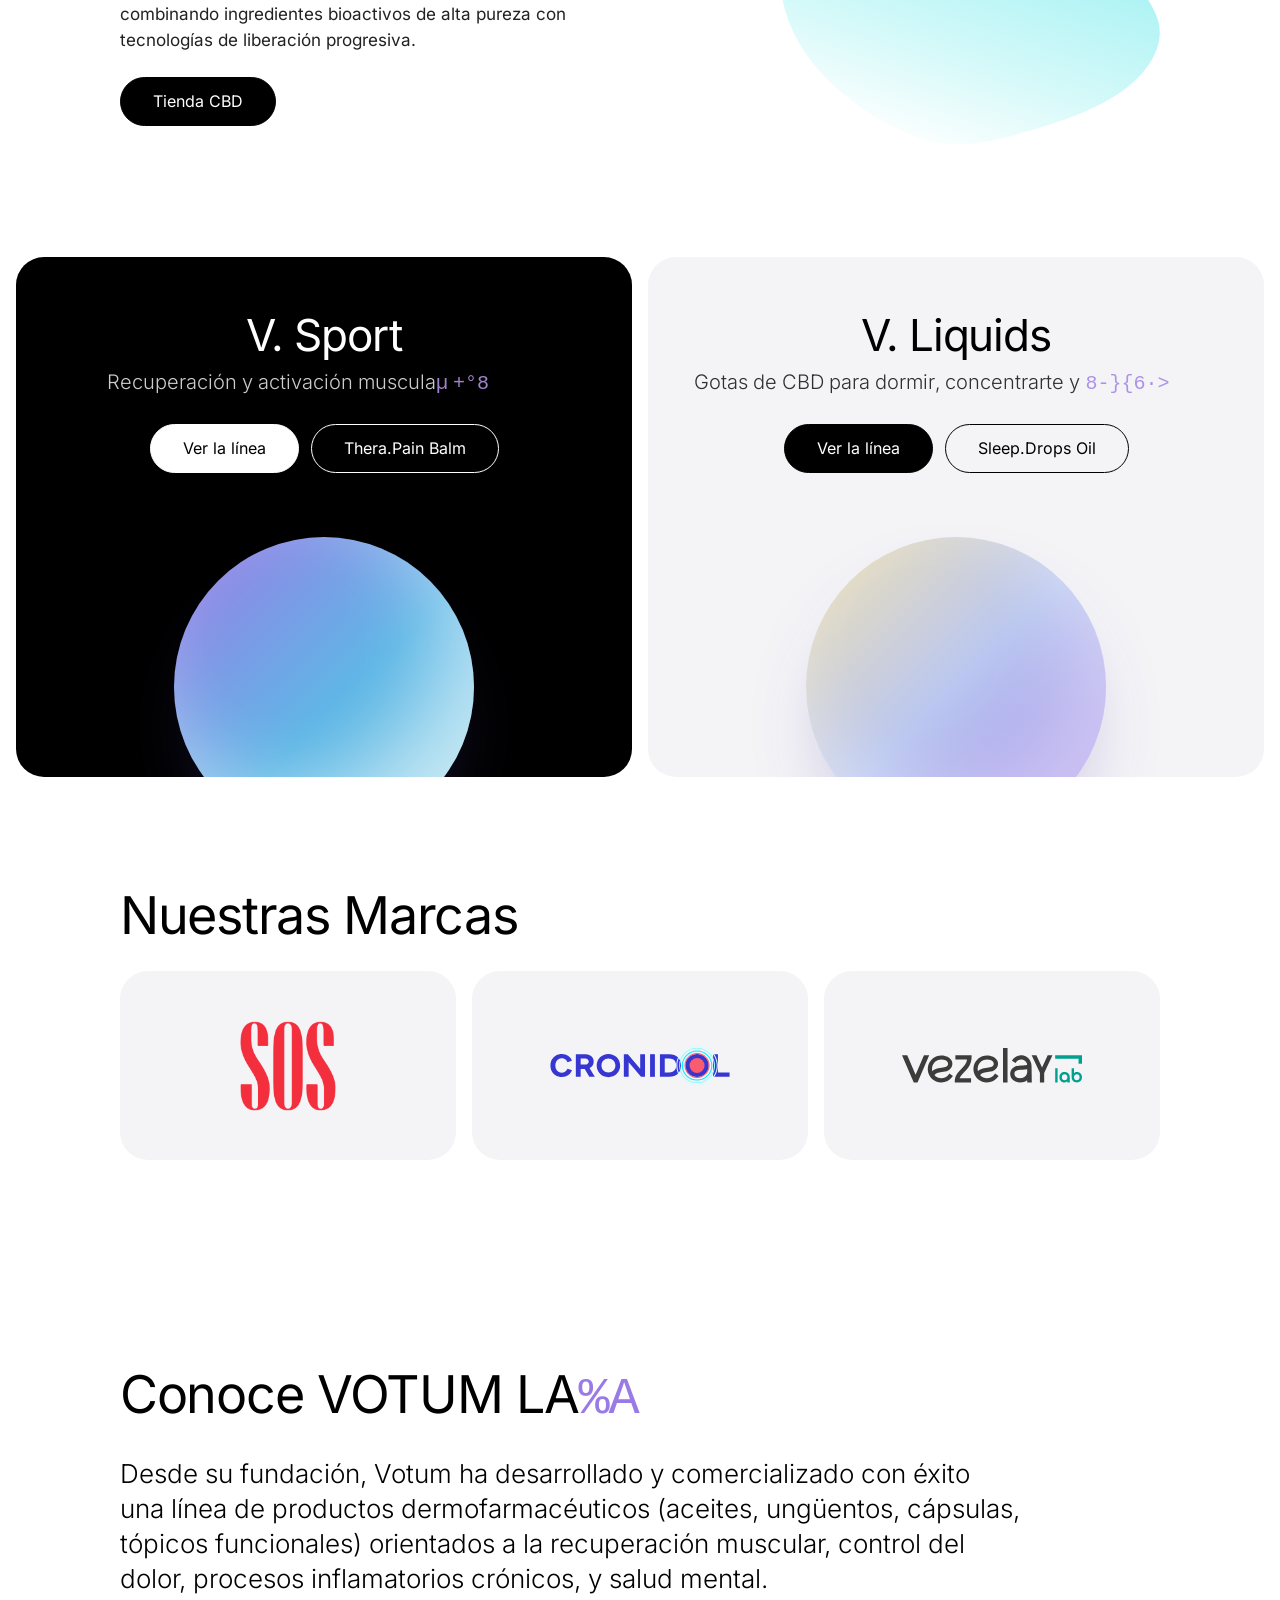
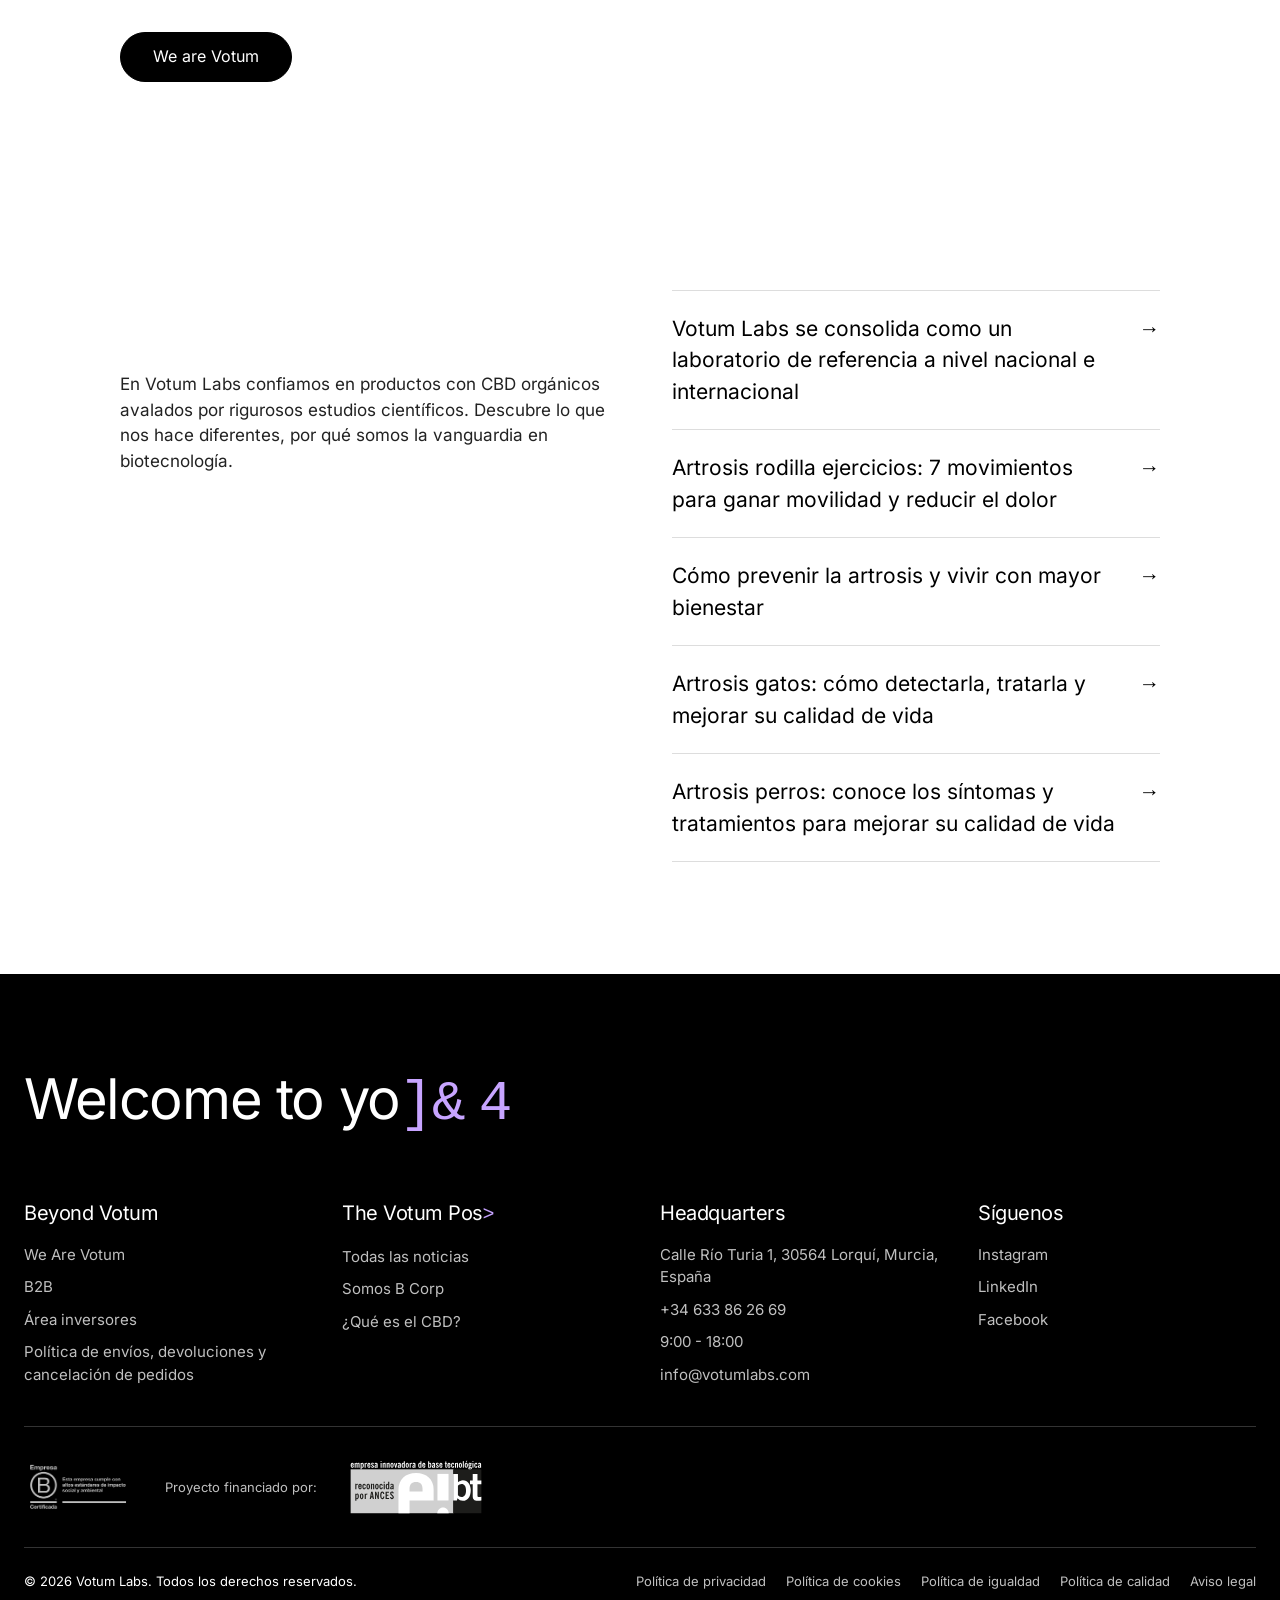
==== commit 14ea2288: "Tipografía, etiquetas para compartir, página 404 y limpieza de WordPress - Tipografía: SF Pro del si" ====
--- a/docs/index.html
+++ b/docs/index.html
@@ -4,29 +4,25 @@
 	<meta charset="UTF-8">
 	<meta name="viewport" content="width=device-width, initial-scale=1">
 	<title>Votum Labs &#8211; Laboratorio biotecnológico</title>
+	<!-- votum:meta -->
+	<meta name="description" content="Laboratorio biotecnológico: soluciones dermofarmacéuticas con CBD, de la farmacia al consumidor.">
+	<meta property="og:type" content="website">
+	<meta property="og:site_name" content="Votum Labs">
+	<meta property="og:locale" content="es_ES">
+	<meta property="og:title" content="Votum Labs – Laboratorio biotecnológico">
+	<meta property="og:description" content="Laboratorio biotecnológico: soluciones dermofarmacéuticas con CBD, de la farmacia al consumidor.">
+	<meta property="og:url" content="https://faycal9ib.github.io/votum-web/">
+	<meta property="og:image" content="https://faycal9ib.github.io/votum-web/assets/img/og-votumlabs.jpg">
+	<meta property="og:image:width" content="1200">
+	<meta property="og:image:height" content="630">
+	<meta property="og:image:alt" content="Votum Labs, laboratorio biotecnológico: ciencia que llega de la farmacia al consumidor">
+	<meta name="twitter:card" content="summary_large_image">
+	<!-- /votum:meta -->
 <meta name="robots" content="noindex, nofollow">
 	<script>try{var p=JSON.parse(localStorage.getItem('votumA11y')||'{}'),c=document.documentElement.classList;if(p.text)c.add('a11y-text-'+p.text);['contrast','links','readable','reduce-motion'].forEach(function(k){if(p[k])c.add('a11y-'+k)})}catch(e){}</script>
-	<style id="wp-img-auto-sizes-contain-inline-css">
-img:is([sizes=auto i],[sizes^="auto," i]){contain-intrinsic-size:3000px 1500px}
-/*# sourceURL=wp-img-auto-sizes-contain-inline-css */
-</style>
-<style id="wp-block-library-inline-css">
-:root{--wp-block-synced-color:#7a00df;--wp-block-synced-color--rgb:122,0,223;--wp-bound-block-color:var(--wp-block-synced-color);--wp-editor-canvas-background:#ddd;--wp-admin-theme-color:#007cba;--wp-admin-theme-color--rgb:0,124,186;--wp-admin-theme-color-darker-10:#006ba1;--wp-admin-theme-color-darker-10--rgb:0,107,160.5;--wp-admin-theme-color-darker-20:#005a87;--wp-admin-theme-color-darker-20--rgb:0,90,135;--wp-admin-border-width-focus:2px}@media (min-resolution:192dpi){:root{--wp-admin-border-width-focus:1.5px}}.wp-element-button{cursor:pointer}:root .has-very-light-gray-background-color{background-color:#eee}:root .has-very-dark-gray-background-color{background-color:#313131}:root .has-very-light-gray-color{color:#eee}:root .has-very-dark-gray-color{color:#313131}:root .has-vivid-green-cyan-to-vivid-cyan-blue-gradient-background{background:linear-gradient(135deg,#00d084,#0693e3)}:root .has-purple-crush-gradient-background{background:linear-gradient(135deg,#34e2e4,#4721fb 50%,#ab1dfe)}:root .has-hazy-dawn-gradient-background{background:linear-gradient(135deg,#faaca8,#dad0ec)}:root .has-subdued-olive-gradient-background{background:linear-gradient(135deg,#fafae1,#67a671)}:root .has-atomic-cream-gradient-background{background:linear-gradient(135deg,#fdd79a,#004a59)}:root .has-nightshade-gradient-background{background:linear-gradient(135deg,#330968,#31cdcf)}:root .has-midnight-gradient-background{background:linear-gradient(135deg,#020381,#2874fc)}:root{--wp--preset--font-size--normal:16px;--wp--preset--font-size--huge:42px}.has-regular-font-size{font-size:1em}.has-larger-font-size{font-size:2.625em}.has-normal-font-size{font-size:var(--wp--preset--font-size--normal)}.has-huge-font-size{font-size:var(--wp--preset--font-size--huge)}:root .has-text-align-center{text-align:center}:root .has-text-align-left{text-align:left}:root .has-text-align-right{text-align:right}.has-fit-text{white-space:nowrap!important}#end-resizable-editor-section{display:none}.aligncenter{clear:both}.items-justified-left{justify-content:flex-start}.items-justified-center{justify-content:center}.items-justified-right{justify-content:flex-end}.items-justified-space-between{justify-content:space-between}.screen-reader-text{word-wrap:normal!important;border:0;clip-path:inset(50%);height:1px;margin:-1px;overflow:hidden;padding:0;position:absolute;width:1px;word-break:normal!important}.screen-reader-text:focus{background-color:#ddd;clip-path:none;color:#444;display:block;font-size:1em;height:auto;left:5px;line-height:normal;padding:15px 23px 14px;text-decoration:none;top:5px;width:auto;z-index:100000}html :where(.has-border-color){border-style:solid}html :where([style^=border-color],[style*=";border-color"],[style*="; border-color"]){border-style:solid}html :where([style^=border-top-color],[style*=";border-top-color"],[style*="; border-top-color"]){border-top-style:solid}html :where([style^=border-right-color],[style*=";border-right-color"],[style*="; border-right-color"]){border-right-style:solid}html :where([style^=border-bottom-color],[style*=";border-bottom-color"],[style*="; border-bottom-color"]){border-bottom-style:solid}html :where([style^=border-left-color],[style*=";border-left-color"],[style*="; border-left-color"]){border-left-style:solid}html :where([style^=border-width],[style*=";border-width"],[style*="; border-width"]){border-style:solid}html :where([style^=border-top-width],[style*=";border-top-width"],[style*="; border-top-width"]){border-top-style:solid}html :where([style^=border-right-width],[style*=";border-right-width"],[style*="; border-right-width"]){border-right-style:solid}html :where([style^=border-bottom-width],[style*=";border-bottom-width"],[style*="; border-bottom-width"]){border-bottom-style:solid}html :where([style^=border-left-width],[style*=";border-left-width"],[style*="; border-left-width"]){border-left-style:solid}html :where(img[class*=wp-image-]){height:auto;max-width:100%}:where(figure){margin:0 0 1em}html :where(.is-position-sticky){--wp-admin--admin-bar--position-offset:var(--wp-admin--admin-bar--height,0px)}@media screen and (max-width:600px){html :where(.is-position-sticky){--wp-admin--admin-bar--position-offset:0px}}
-
-/*# sourceURL=/wp-includes/css/dist/block-library/common.min.css */
-</style>
-<style id="classic-theme-styles-inline-css">
-/*! This file is auto-generated */
-.wp-block-button__link{color:#fff;background-color:#32373c;border-radius:9999px;box-shadow:none;text-decoration:none;padding:calc(.667em + 2px) calc(1.333em + 2px);font-size:1.125em}.wp-block-file__button{background:#32373c;color:#fff;text-decoration:none}
-/*# sourceURL=/wp-includes/css/classic-themes.min.css */
-</style>
-
-<style id="global-styles-inline-css">
-:root{--wp--preset--aspect-ratio--square: 1;--wp--preset--aspect-ratio--4-3: 4/3;--wp--preset--aspect-ratio--3-4: 3/4;--wp--preset--aspect-ratio--3-2: 3/2;--wp--preset--aspect-ratio--2-3: 2/3;--wp--preset--aspect-ratio--16-9: 16/9;--wp--preset--aspect-ratio--9-16: 9/16;--wp--preset--color--black: #000000;--wp--preset--color--cyan-bluish-gray: #abb8c3;--wp--preset--color--white: #ffffff;--wp--preset--color--pale-pink: #f78da7;--wp--preset--color--vivid-red: #cf2e2e;--wp--preset--color--luminous-vivid-orange: #ff6900;--wp--preset--color--luminous-vivid-amber: #fcb900;--wp--preset--color--light-green-cyan: #7bdcb5;--wp--preset--color--vivid-green-cyan: #00d084;--wp--preset--color--pale-cyan-blue: #8ed1fc;--wp--preset--color--vivid-cyan-blue: #0693e3;--wp--preset--color--vivid-purple: #9b51e0;--wp--preset--gradient--vivid-cyan-blue-to-vivid-purple: linear-gradient(135deg,rgb(6,147,227) 0%,rgb(155,81,224) 100%);--wp--preset--gradient--light-green-cyan-to-vivid-green-cyan: linear-gradient(135deg,rgb(122,220,180) 0%,rgb(0,208,130) 100%);--wp--preset--gradient--luminous-vivid-amber-to-luminous-vivid-orange: linear-gradient(135deg,rgb(252,185,0) 0%,rgb(255,105,0) 100%);--wp--preset--gradient--luminous-vivid-orange-to-vivid-red: linear-gradient(135deg,rgb(255,105,0) 0%,rgb(207,46,46) 100%);--wp--preset--gradient--very-light-gray-to-cyan-bluish-gray: linear-gradient(135deg,rgb(238,238,238) 0%,rgb(169,184,195) 100%);--wp--preset--gradient--cool-to-warm-spectrum: linear-gradient(135deg,rgb(74,234,220) 0%,rgb(151,120,209) 20%,rgb(207,42,186) 40%,rgb(238,44,130) 60%,rgb(251,105,98) 80%,rgb(254,248,76) 100%);--wp--preset--gradient--blush-light-purple: linear-gradient(135deg,rgb(255,206,236) 0%,rgb(152,150,240) 100%);--wp--preset--gradient--blush-bordeaux: linear-gradient(135deg,rgb(254,205,165) 0%,rgb(254,45,45) 50%,rgb(107,0,62) 100%);--wp--preset--gradient--luminous-dusk: linear-gradient(135deg,rgb(255,203,112) 0%,rgb(199,81,192) 50%,rgb(65,88,208) 100%);--wp--preset--gradient--pale-ocean: linear-gradient(135deg,rgb(255,245,203) 0%,rgb(182,227,212) 50%,rgb(51,167,181) 100%);--wp--preset--gradient--electric-grass: linear-gradient(135deg,rgb(202,248,128) 0%,rgb(113,206,126) 100%);--wp--preset--gradient--midnight: linear-gradient(135deg,rgb(2,3,129) 0%,rgb(40,116,252) 100%);--wp--preset--font-size--small: 13px;--wp--preset--font-size--medium: 20px;--wp--preset--font-size--large: 36px;--wp--preset--font-size--x-large: 42px;--wp--preset--spacing--20: 0.44rem;--wp--preset--spacing--30: 0.67rem;--wp--preset--spacing--40: 1rem;--wp--preset--spacing--50: 1.5rem;--wp--preset--spacing--60: 2.25rem;--wp--preset--spacing--70: 3.38rem;--wp--preset--spacing--80: 5.06rem;--wp--preset--shadow--natural: 6px 6px 9px rgba(0, 0, 0, 0.2);--wp--preset--shadow--deep: 12px 12px 50px rgba(0, 0, 0, 0.4);--wp--preset--shadow--sharp: 6px 6px 0px rgba(0, 0, 0, 0.2);--wp--preset--shadow--outlined: 6px 6px 0px -3px rgb(255, 255, 255), 6px 6px rgb(0, 0, 0);--wp--preset--shadow--crisp: 6px 6px 0px rgb(0, 0, 0);}.wp-block-button{--wp--preset--dimension--25: 25%;--wp--preset--dimension--50: 50%;--wp--preset--dimension--75: 75%;--wp--preset--dimension--100: 100%;}:where(body) { margin: 0; }:where(.is-layout-flex){gap: 0.5em;}:where(.is-layout-grid){gap: 0.5em;}body .is-layout-flex{display: flex;}.is-layout-flex{flex-wrap: wrap;align-items: center;}.is-layout-flex > :is(*, div){margin: 0;}body .is-layout-grid{display: grid;}.is-layout-grid > :is(*, div){margin: 0;}body{padding-top: 0px;padding-right: 0px;padding-bottom: 0px;padding-left: 0px;}:root :where(.wp-element-button, .wp-block-button__link){background-color: #32373c;border-width: 0;color: #fff;font-family: inherit;font-size: inherit;font-style: inherit;font-weight: inherit;letter-spacing: inherit;line-height: inherit;padding-top: calc(0.667em + 2px);padding-right: calc(1.333em + 2px);padding-bottom: calc(0.667em + 2px);padding-left: calc(1.333em + 2px);text-decoration: none;text-transform: inherit;}.has-black-color{color: var(--wp--preset--color--black) !important;}.has-cyan-bluish-gray-color{color: var(--wp--preset--color--cyan-bluish-gray) !important;}.has-white-color{color: var(--wp--preset--color--white) !important;}.has-pale-pink-color{color: var(--wp--preset--color--pale-pink) !important;}.has-vivid-red-color{color: var(--wp--preset--color--vivid-red) !important;}.has-luminous-vivid-orange-color{color: var(--wp--preset--color--luminous-vivid-orange) !important;}.has-luminous-vivid-amber-color{color: var(--wp--preset--color--luminous-vivid-amber) !important;}.has-light-green-cyan-color{color: var(--wp--preset--color--light-green-cyan) !important;}.has-vivid-green-cyan-color{color: var(--wp--preset--color--vivid-green-cyan) !important;}.has-pale-cyan-blue-color{color: var(--wp--preset--color--pale-cyan-blue) !important;}.has-vivid-cyan-blue-color{color: var(--wp--preset--color--vivid-cyan-blue) !important;}.has-vivid-purple-color{color: var(--wp--preset--color--vivid-purple) !important;}.has-black-background-color{background-color: var(--wp--preset--color--black) !important;}.has-cyan-bluish-gray-background-color{background-color: var(--wp--preset--color--cyan-bluish-gray) !important;}.has-white-background-color{background-color: var(--wp--preset--color--white) !important;}.has-pale-pink-background-color{background-color: var(--wp--preset--color--pale-pink) !important;}.has-vivid-red-background-color{background-color: var(--wp--preset--color--vivid-red) !important;}.has-luminous-vivid-orange-background-color{background-color: var(--wp--preset--color--luminous-vivid-orange) !important;}.has-luminous-vivid-amber-background-color{background-color: var(--wp--preset--color--luminous-vivid-amber) !important;}.has-light-green-cyan-background-color{background-color: var(--wp--preset--color--light-green-cyan) !important;}.has-vivid-green-cyan-background-color{background-color: var(--wp--preset--color--vivid-green-cyan) !important;}.has-pale-cyan-blue-background-color{background-color: var(--wp--preset--color--pale-cyan-blue) !important;}.has-vivid-cyan-blue-background-color{background-color: var(--wp--preset--color--vivid-cyan-blue) !important;}.has-vivid-purple-background-color{background-color: var(--wp--preset--color--vivid-purple) !important;}.has-black-border-color{border-color: var(--wp--preset--color--black) !important;}.has-cyan-bluish-gray-border-color{border-color: var(--wp--preset--color--cyan-bluish-gray) !important;}.has-white-border-color{border-color: var(--wp--preset--color--white) !important;}.has-pale-pink-border-color{border-color: var(--wp--preset--color--pale-pink) !important;}.has-vivid-red-border-color{border-color: var(--wp--preset--color--vivid-red) !important;}.has-luminous-vivid-orange-border-color{border-color: var(--wp--preset--color--luminous-vivid-orange) !important;}.has-luminous-vivid-amber-border-color{border-color: var(--wp--preset--color--luminous-vivid-amber) !important;}.has-light-green-cyan-border-color{border-color: var(--wp--preset--color--light-green-cyan) !important;}.has-vivid-green-cyan-border-color{border-color: var(--wp--preset--color--vivid-green-cyan) !important;}.has-pale-cyan-blue-border-color{border-color: var(--wp--preset--color--pale-cyan-blue) !important;}.has-vivid-cyan-blue-border-color{border-color: var(--wp--preset--color--vivid-cyan-blue) !important;}.has-vivid-purple-border-color{border-color: var(--wp--preset--color--vivid-purple) !important;}.has-vivid-cyan-blue-to-vivid-purple-gradient-background{background: var(--wp--preset--gradient--vivid-cyan-blue-to-vivid-purple) !important;}.has-light-green-cyan-to-vivid-green-cyan-gradient-background{background: var(--wp--preset--gradient--light-green-cyan-to-vivid-green-cyan) !important;}.has-luminous-vivid-amber-to-luminous-vivid-orange-gradient-background{background: var(--wp--preset--gradient--luminous-vivid-amber-to-luminous-vivid-orange) !important;}.has-luminous-vivid-orange-to-vivid-red-gradient-background{background: var(--wp--preset--gradient--luminous-vivid-orange-to-vivid-red) !important;}.has-very-light-gray-to-cyan-bluish-gray-gradient-background{background: var(--wp--preset--gradient--very-light-gray-to-cyan-bluish-gray) !important;}.has-cool-to-warm-spectrum-gradient-background{background: var(--wp--preset--gradient--cool-to-warm-spectrum) !important;}.has-blush-light-purple-gradient-background{background: var(--wp--preset--gradient--blush-light-purple) !important;}.has-blush-bordeaux-gradient-background{background: var(--wp--preset--gradient--blush-bordeaux) !important;}.has-luminous-dusk-gradient-background{background: var(--wp--preset--gradient--luminous-dusk) !important;}.has-pale-ocean-gradient-background{background: var(--wp--preset--gradient--pale-ocean) !important;}.has-electric-grass-gradient-background{background: var(--wp--preset--gradient--electric-grass) !important;}.has-midnight-gradient-background{background: var(--wp--preset--gradient--midnight) !important;}.has-small-font-size{font-size: var(--wp--preset--font-size--small) !important;}.has-medium-font-size{font-size: var(--wp--preset--font-size--medium) !important;}.has-large-font-size{font-size: var(--wp--preset--font-size--large) !important;}.has-x-large-font-size{font-size: var(--wp--preset--font-size--x-large) !important;}
-/*# sourceURL=global-styles-inline-css */
-</style>
 
 <link rel='stylesheet' id='orbita-css' href='style.css?ver=2.3.2' media='all' />
+<link rel='stylesheet' id='votum-brand-css' href='brand.css?ver=1.0.0' media='all' />
 <link rel="icon" type="image/svg+xml" href="assets/img/votumlabs-fav.svg">
 </head>
 <body class="home blog wp-theme-orbita">
@@ -279,9 +275,6 @@
 						<button type="button" class="ob-a11y__reset" data-a11y-reset>Restablecer</button>
 		</div>
 	</div>
-	<script type="speculationrules">
-{"prefetch":[{"source":"document","where":{"and":[{"href_matches":"/wordpress/*"},{"not":{"href_matches":["/wordpress/wp-*.php","/wordpress/wp-admin/*","/wordpress/wp-content/uploads/*","/wordpress/wp-content/*","/wordpress/wp-content/plugins/*","/wordpress/wp-content/themes/orbita/*","/wordpress/*\\?(.+)"]}},{"not":{"selector_matches":"a[rel~=\"nofollow\"]"}},{"not":{"selector_matches":".no-prefetch, .no-prefetch a"}}]},"eagerness":"conservative"}]}
-</script>
 <script data-wp-strategy="defer" defer id="orbita-js" src="assets/js/main.js?ver=2.3.2"></script>
 <script data-wp-strategy="defer" defer id="orbita-effects-js" src="assets/js/effects.js?ver=2.3.2"></script>
 <script data-wp-strategy="defer" defer id="orbita-a11y-js" src="assets/js/a11y.js?ver=2.3.2"></script>
--- a/docs/brand.css
+++ b/docs/brand.css
@@ -0,0 +1,28 @@
+/*
+Tipografía de marca para todas las páginas (la enlaza export.py después de style.css).
+En Apple se usa la fuente del sistema (SF Pro); en el resto, Inter alojada aquí mismo
+(SIL Open Font License 1.1, ver assets/fonts/Inter-OFL.txt). Sin Google Fonts ni terceros.
+*/
+@font-face {
+	font-family: "Inter";
+	font-style: normal;
+	font-weight: 100 900;
+	font-display: swap;
+	src: url("assets/fonts/inter-latin-wght-normal.woff2") format("woff2");
+	unicode-range: U+0000-00FF, U+0131, U+0152-0153, U+02BB-02BC, U+02C6, U+02DA, U+02DC, U+0304, U+0308, U+0329, U+2000-206F, U+20AC, U+2122, U+2191, U+2193, U+2212, U+2215, U+FEFF, U+FFFD;
+}
+
+:root {
+	--ob-font: -apple-system, BlinkMacSystemFont, "SF Pro Text", "Inter", "Helvetica Neue", Arial, sans-serif;
+	--ob-font-display: -apple-system, BlinkMacSystemFont, "SF Pro Display", "Inter", "Helvetica Neue", Arial, sans-serif;
+}
+/* Inter es algo más ancha que SF: se compensa en los titulares grandes. */
+h1, h2, h3, h4, .ob-unit__headline, .ob-footer__title { letter-spacing: -.025em; }
+
+/* ---------- Página 404 ---------- */
+.vt-404 { min-height: min(78vh, 680px); }
+.vt-404 .ob-unit__copy { text-shadow: 0 1px 14px rgba(40, 30, 90, .35); }
+.vt-404 .ob-btn--secondary { background: rgba(255, 255, 255, .16); backdrop-filter: blur(6px); -webkit-backdrop-filter: blur(6px); }
+.vt-404 .ob-unit__subhead { font-size: 18px; text-transform: uppercase; letter-spacing: .1em; opacity: .85; margin: 0 0 12px; }
+.vt-404__text { font-size: 20px; margin: 16px auto 0; max-width: 560px; opacity: .9; }
+.a11y-contrast .vt-404 .ob-unit__copy { background: #000; color: #fff; padding: 24px 28px; border-radius: 20px; max-width: 900px; margin: 0 auto; }
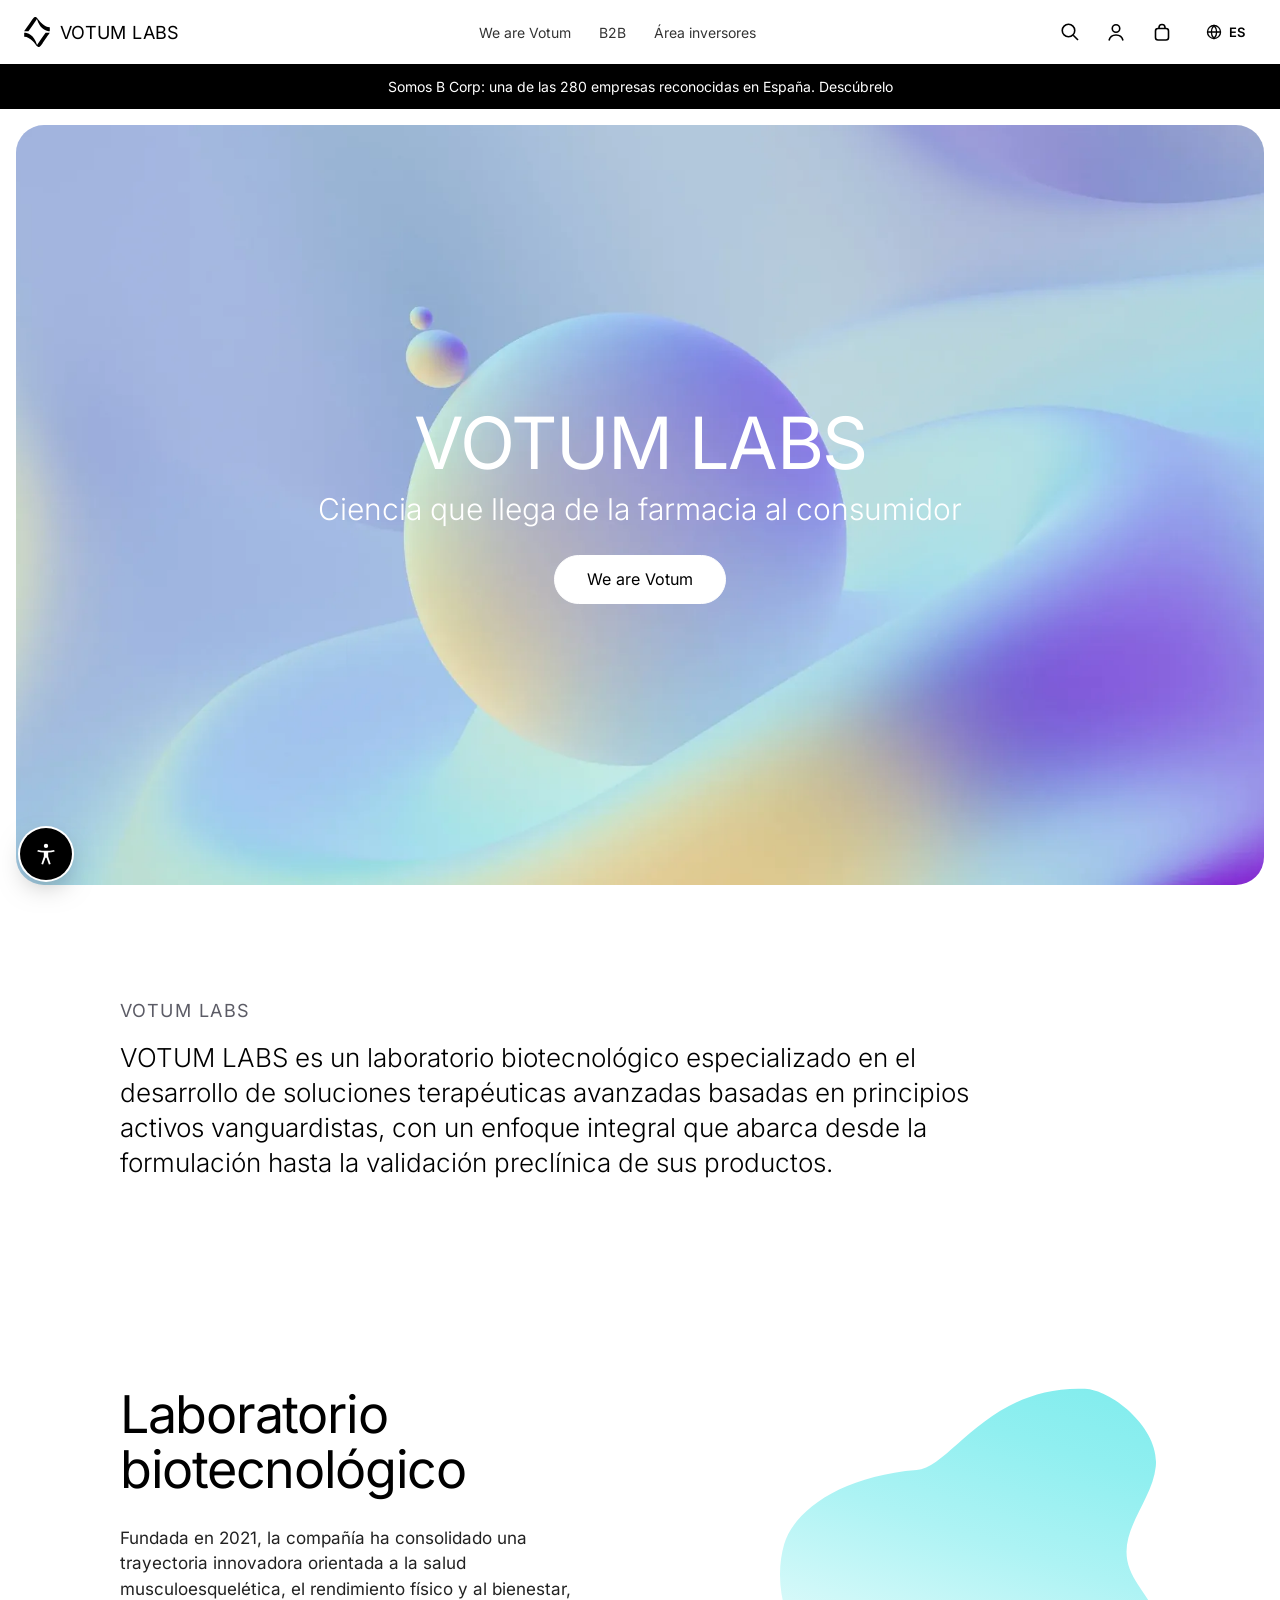
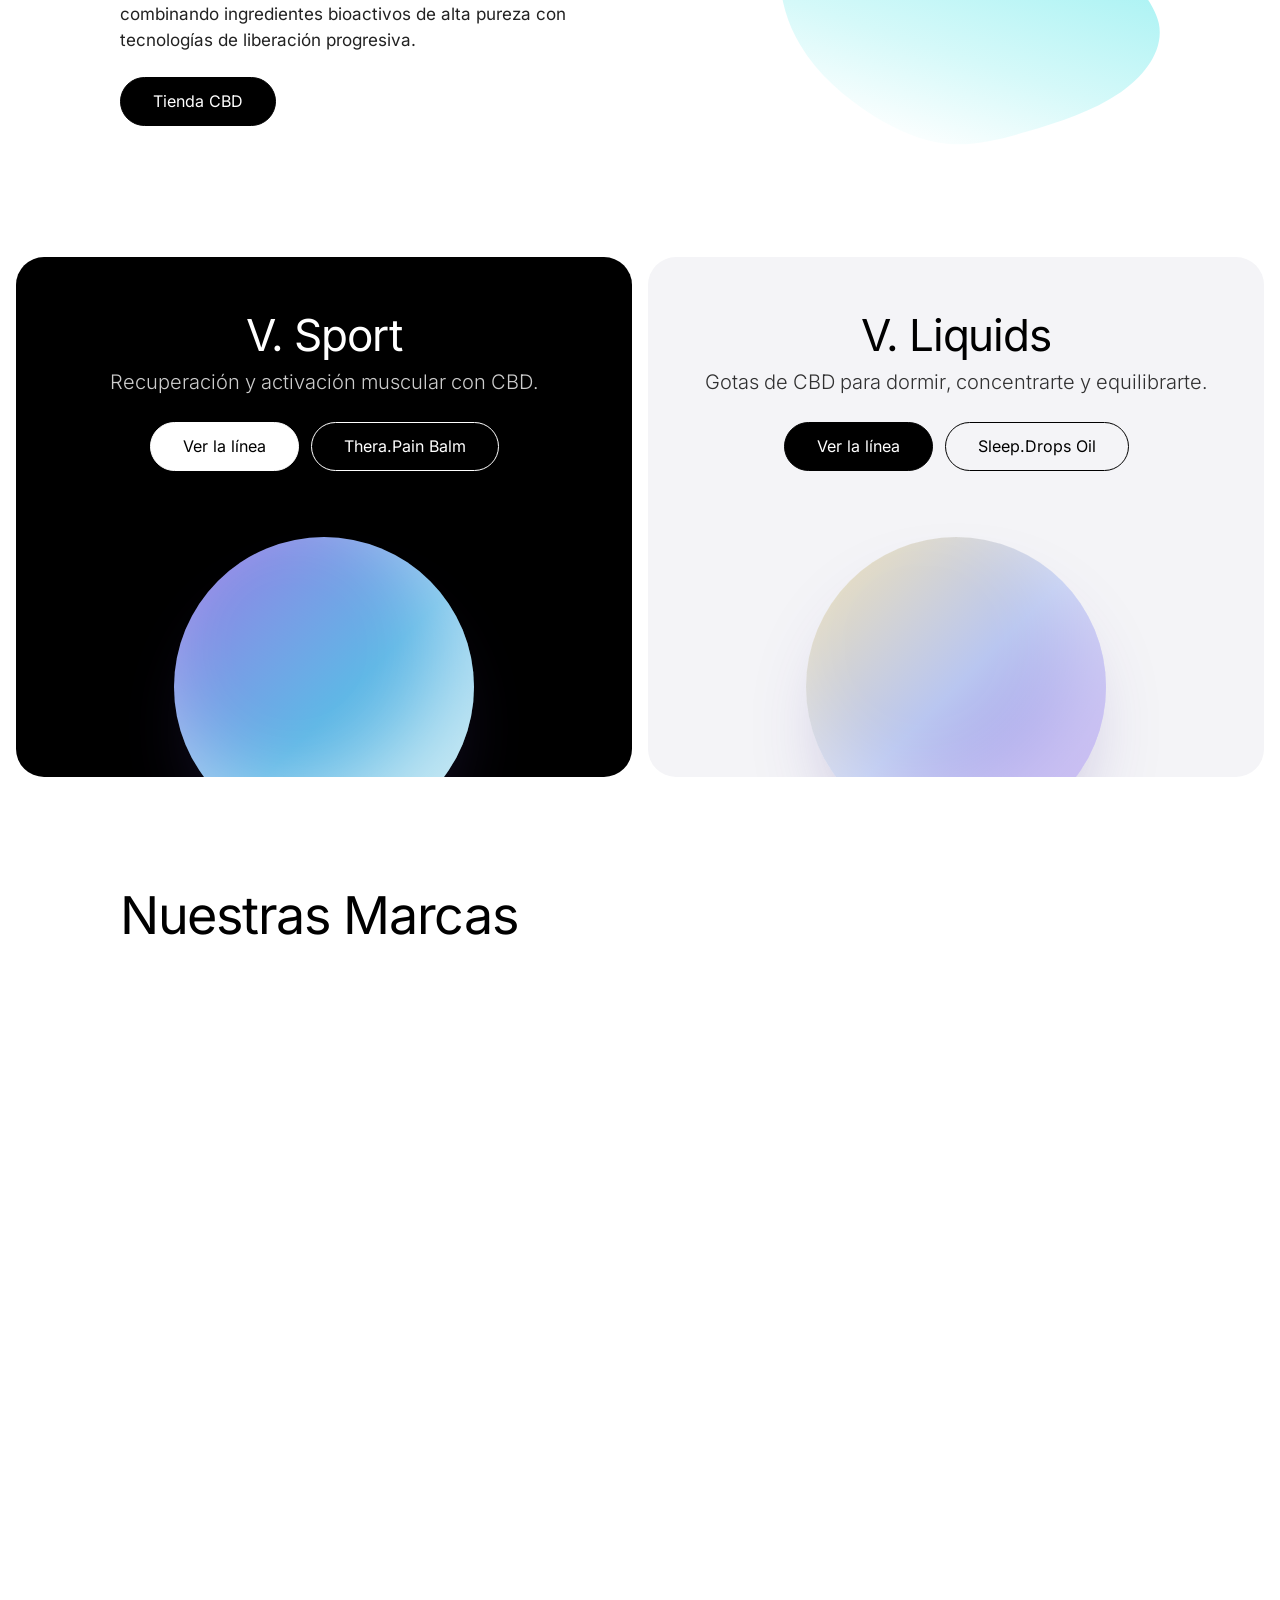
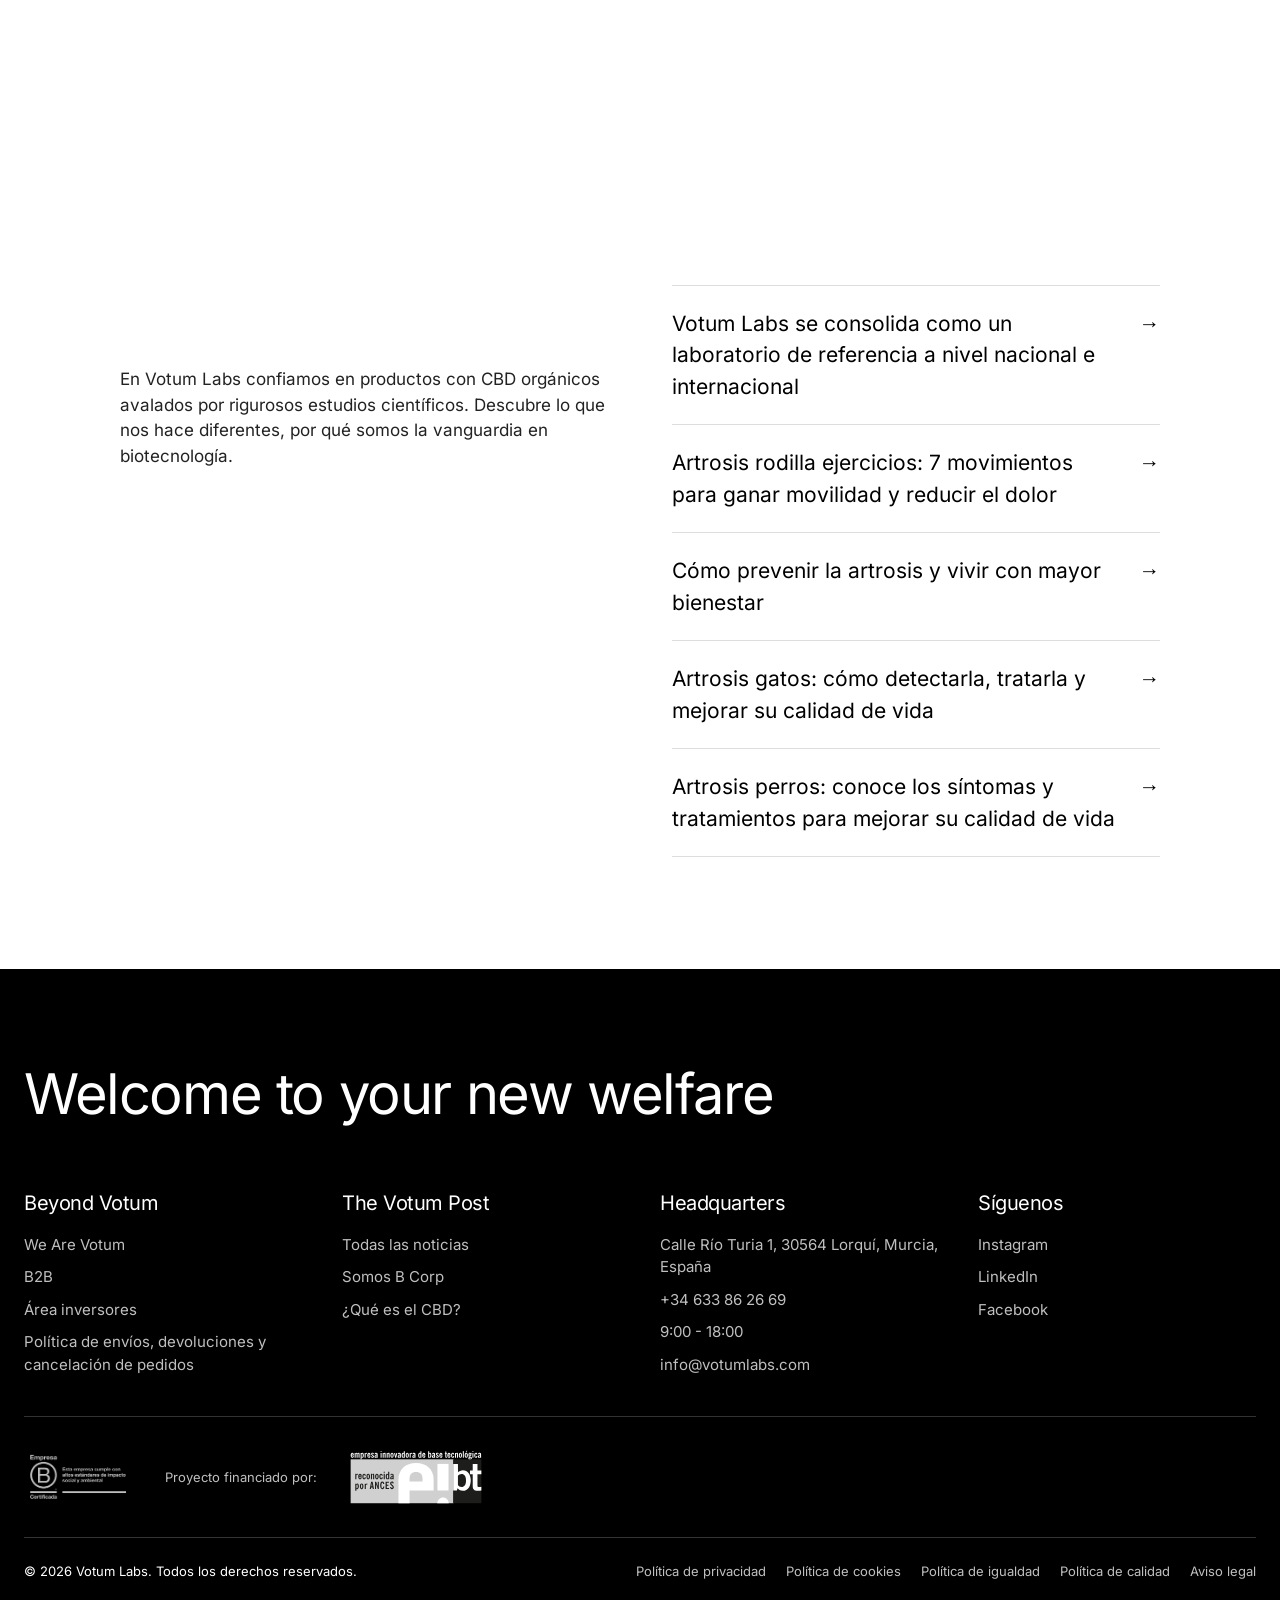
==== commit 970d9150: "Versión en inglés y degradado animado en las cifras del panel de socios - Inglés en docs/en/: portad" ====
--- a/docs/index.html
+++ b/docs/index.html
@@ -6,9 +6,13 @@
 	<title>Votum Labs &#8211; Laboratorio biotecnológico</title>
 	<!-- votum:meta -->
 	<meta name="description" content="Laboratorio biotecnológico: soluciones dermofarmacéuticas con CBD, de la farmacia al consumidor.">
+	<link rel="alternate" hreflang="es" href="https://faycal9ib.github.io/votum-web/">
+	<link rel="alternate" hreflang="en" href="https://faycal9ib.github.io/votum-web/en/">
+	<link rel="alternate" hreflang="x-default" href="https://faycal9ib.github.io/votum-web/">
 	<meta property="og:type" content="website">
 	<meta property="og:site_name" content="Votum Labs">
 	<meta property="og:locale" content="es_ES">
+	<meta property="og:locale:alternate" content="en_GB">
 	<meta property="og:title" content="Votum Labs – Laboratorio biotecnológico">
 	<meta property="og:description" content="Laboratorio biotecnológico: soluciones dermofarmacéuticas con CBD, de la farmacia al consumidor.">
 	<meta property="og:url" content="https://faycal9ib.github.io/votum-web/">
@@ -55,13 +59,9 @@
 			<span class="ob-lang__code" aria-hidden="true">ES</span>
 		</button>
 		<ul class="ob-lang__list" id="ob-lang-list" hidden>
-							<li>
-											<span class="ob-lang__item is-current" aria-current="true" lang="es">Español</span>
-									</li>
-							<li>
-											<span class="ob-lang__item is-disabled" aria-disabled="true" lang="en">English <small>próximamente</small></span>
-									</li>
-					</ul>
+			<li><span class="ob-lang__item is-current" aria-current="true" lang="es">Español</span></li>
+			<li><a class="ob-lang__item" href="en/" lang="en" hreflang="en">English</a></li>
+		</ul>
 	</div>
 				<button class="ob-icon-btn ob-menu-trigger" type="button" aria-expanded="false" aria-controls="ob-menu" aria-label="Menú">
 				<svg viewBox="0 0 20 20" fill="none" stroke="currentColor" stroke-width="1.6"><path d="M3 7h14M3 13h14"/></svg>
--- a/docs/brand.css
+++ b/docs/brand.css
@@ -25,4 +25,7 @@
 .vt-404 .ob-btn--secondary { background: rgba(255, 255, 255, .16); backdrop-filter: blur(6px); -webkit-backdrop-filter: blur(6px); }
 .vt-404 .ob-unit__subhead { font-size: 18px; text-transform: uppercase; letter-spacing: .1em; opacity: .85; margin: 0 0 12px; }
 .vt-404__text { font-size: 20px; margin: 16px auto 0; max-width: 560px; opacity: .9; }
+.vt-404__text a { color: inherit; text-decoration: underline; text-underline-offset: 3px; }
+.vt-404 .ob-unit__ctas + .vt-404__text { font-size: 16px; margin-top: 28px; }
+.vt-lang-note { font-size: 14px; color: var(--ob-text-muted); }
 .a11y-contrast .vt-404 .ob-unit__copy { background: #000; color: #fff; padding: 24px 28px; border-radius: 20px; max-width: 900px; margin: 0 auto; }
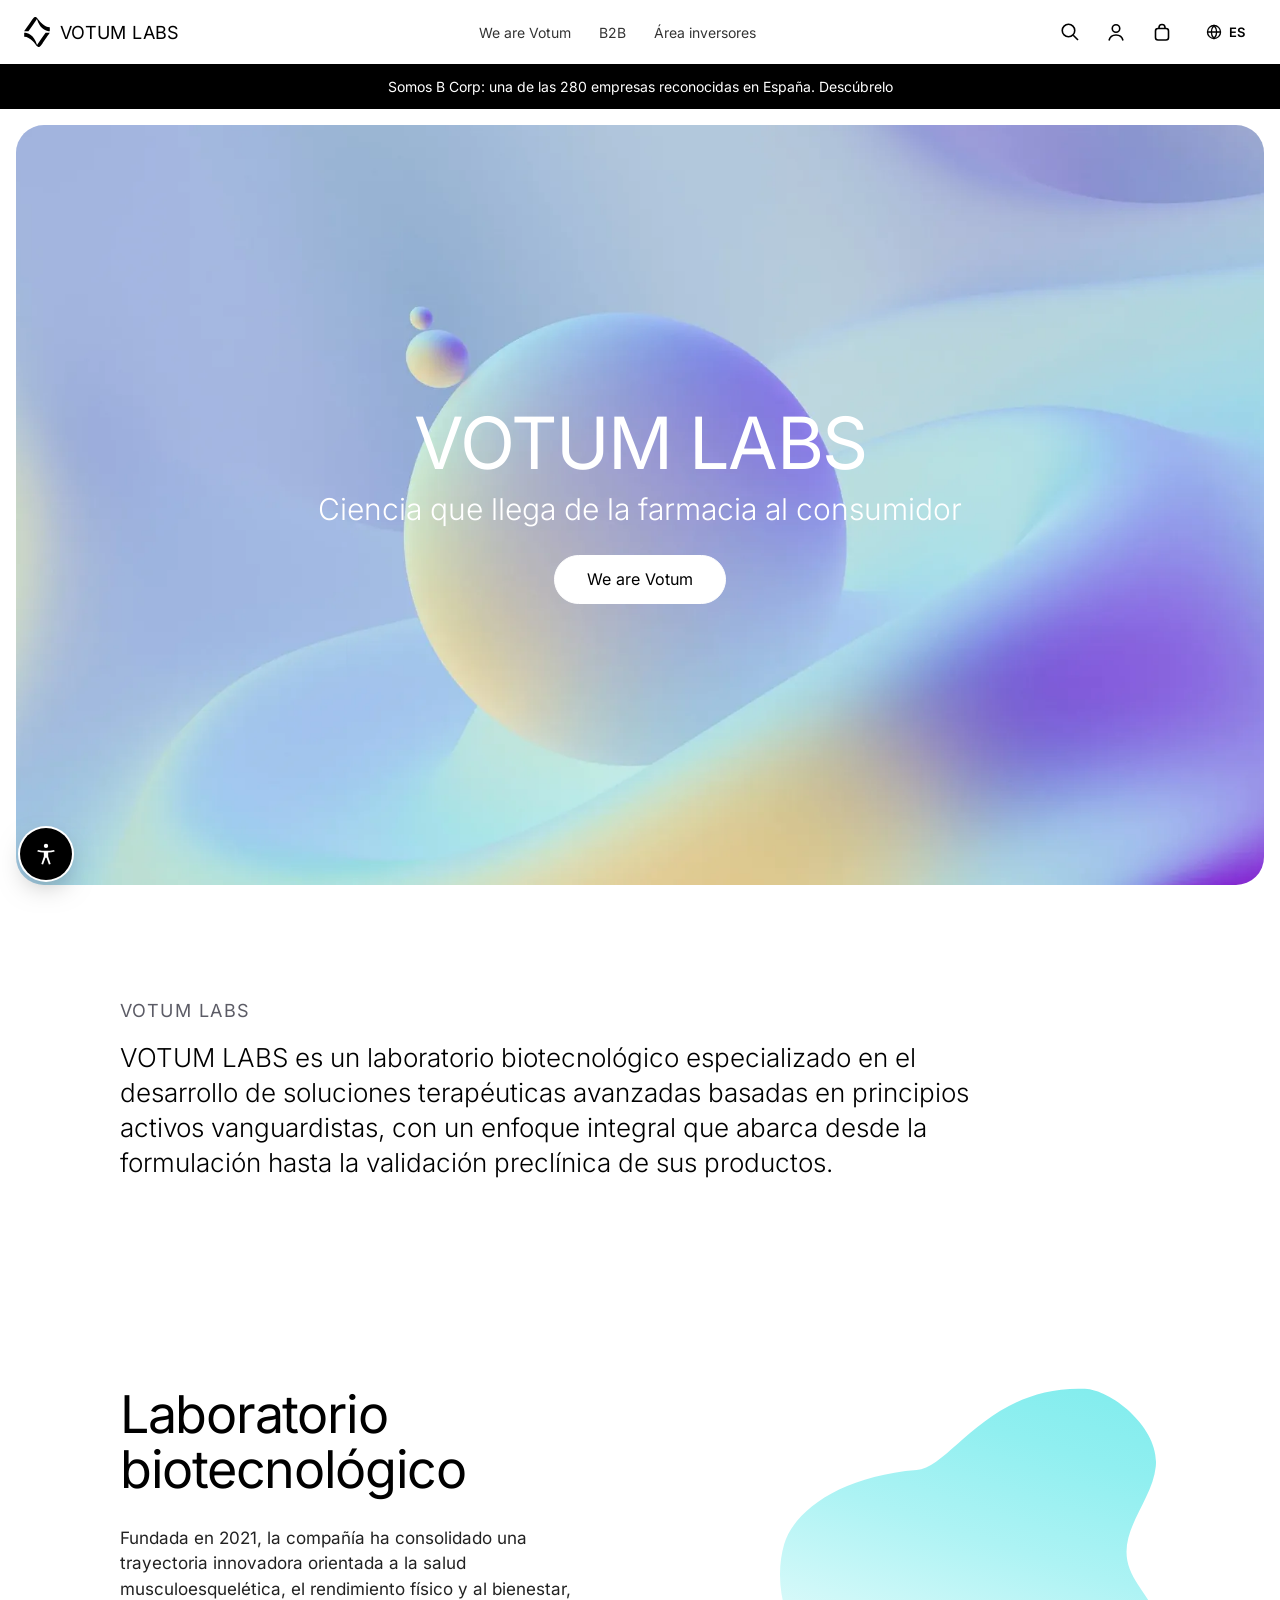
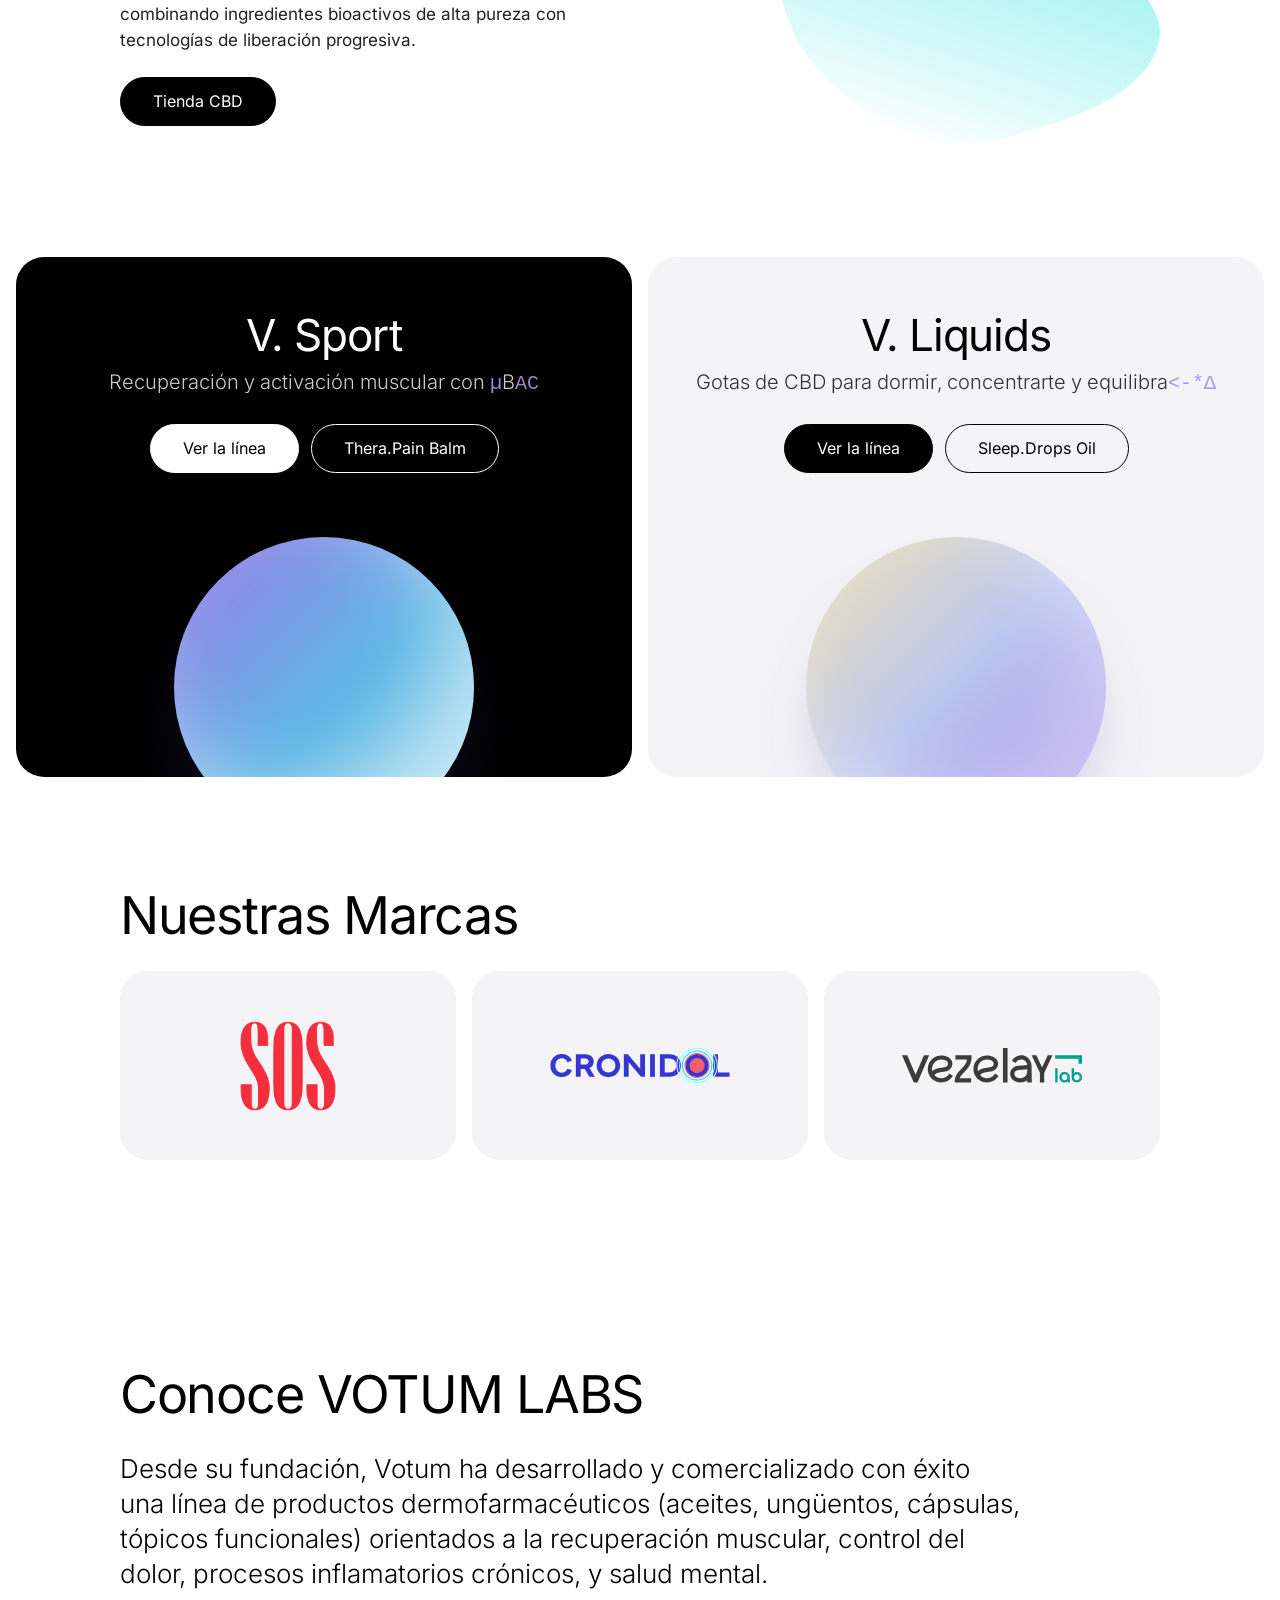
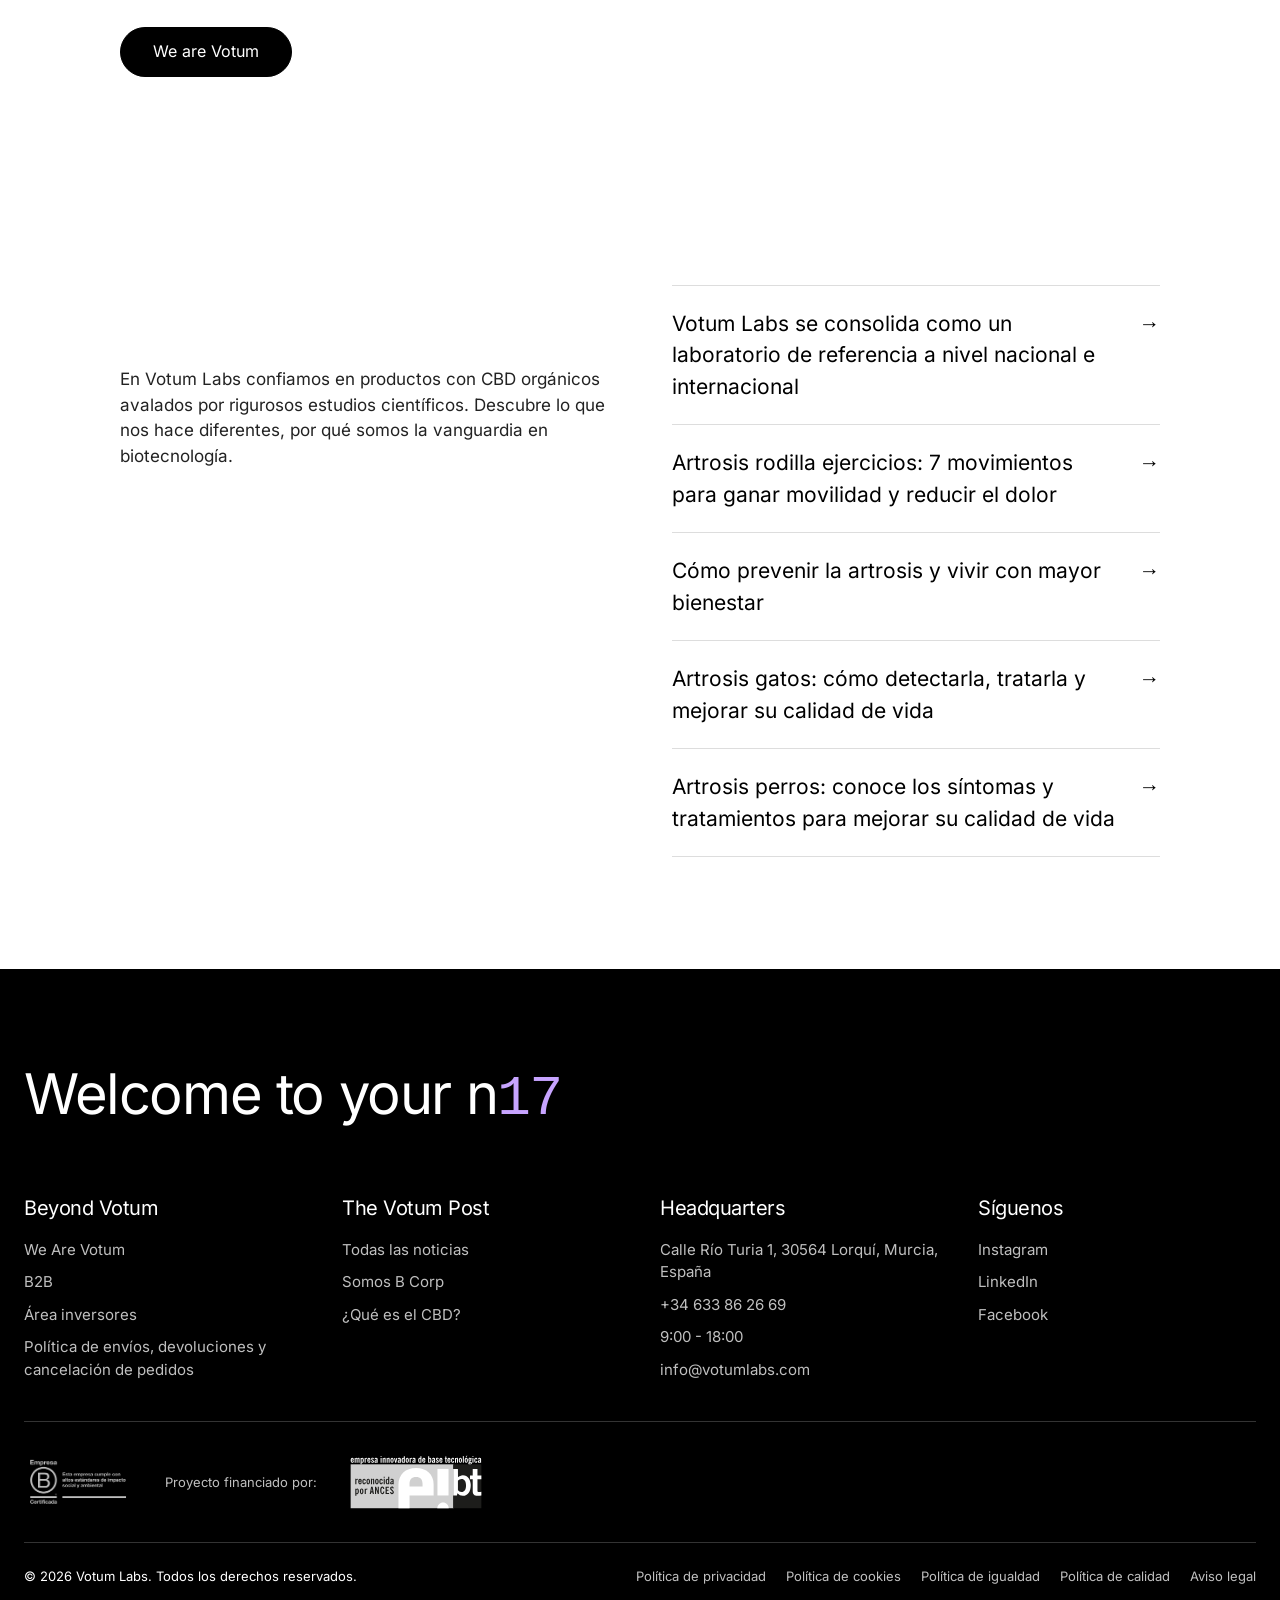
==== commit 062e5973: "Rastro del cursor con la silueta del logotipo de Votum Cada celda del rastro deja de ser un cuadrado" ====
--- a/docs/index.html
+++ b/docs/index.html
@@ -25,7 +25,7 @@
 <meta name="robots" content="noindex, nofollow">
 	<script>try{var p=JSON.parse(localStorage.getItem('votumA11y')||'{}'),c=document.documentElement.classList;if(p.text)c.add('a11y-text-'+p.text);['contrast','links','readable','reduce-motion'].forEach(function(k){if(p[k])c.add('a11y-'+k)})}catch(e){}</script>
 
-<link rel='stylesheet' id='orbita-css' href='style.css?ver=2.3.2' media='all' />
+<link rel='stylesheet' id='orbita-css' href='style.css?ver=2.3.3' media='all' />
 <link rel='stylesheet' id='votum-brand-css' href='brand.css?ver=1.0.0' media='all' />
 <link rel="icon" type="image/svg+xml" href="assets/img/votumlabs-fav.svg">
 </head>
@@ -275,8 +275,8 @@
 						<button type="button" class="ob-a11y__reset" data-a11y-reset>Restablecer</button>
 		</div>
 	</div>
-<script data-wp-strategy="defer" defer id="orbita-js" src="assets/js/main.js?ver=2.3.2"></script>
-<script data-wp-strategy="defer" defer id="orbita-effects-js" src="assets/js/effects.js?ver=2.3.2"></script>
-<script data-wp-strategy="defer" defer id="orbita-a11y-js" src="assets/js/a11y.js?ver=2.3.2"></script>
+<script data-wp-strategy="defer" defer id="orbita-js" src="assets/js/main.js?ver=2.3.3"></script>
+<script data-wp-strategy="defer" defer id="orbita-effects-js" src="assets/js/effects.js?ver=2.3.3"></script>
+<script data-wp-strategy="defer" defer id="orbita-a11y-js" src="assets/js/a11y.js?ver=2.3.3"></script>
 </body>
 </html>
--- a/docs/style.css
+++ b/docs/style.css
@@ -285,9 +285,19 @@
 	text-align: center;
 }
 .vt-trail__cell {
+	position: relative; isolation: isolate;
 	display: block; width: 100%; height: 100%;
+	text-shadow: 0 0 3px var(--vt-fill, transparent);
 	transform: scale(0);
 	transition: transform .12s cubic-bezier(.3, .41, .04, 1.01);
+}
+/* Cada celda tiene la silueta del logotipo de Votum: el color va en un pseudo-elemento
+   recortado con el SVG, así la letra queda encima entera y no se recorta con la máscara. */
+.vt-trail__cell::before {
+	content: ""; position: absolute; inset: 0; z-index: -1;
+	background: var(--vt-fill, #9a7be6);
+	-webkit-mask: url("assets/img/votumlabs-fav.svg") center / contain no-repeat;
+	mask: url("assets/img/votumlabs-fav.svg") center / contain no-repeat;
 }
 .vt-trail__block.is-active .vt-trail__cell { transform: scale(1); transition-duration: .1s; }
 
@@ -401,7 +411,8 @@
 
 /* ---------- Rastro: separadores entre palabras clave ---------- */
 .vt-trail__block.is-sep .vt-trail__cell {
-	background: #fff; color: #9a7be6; box-shadow: inset 0 0 0 1px #9a7be6; font-size: 12px;
+	--vt-fill: #ece4ff; color: #9a7be6; font-size: 12px;
+	filter: drop-shadow(0 0 .6px #9a7be6);   /* contorno violeta alrededor de la silueta */
 }
 
 /* ---------- Enlaces que se iluminan con los colores de la marca ---------- */
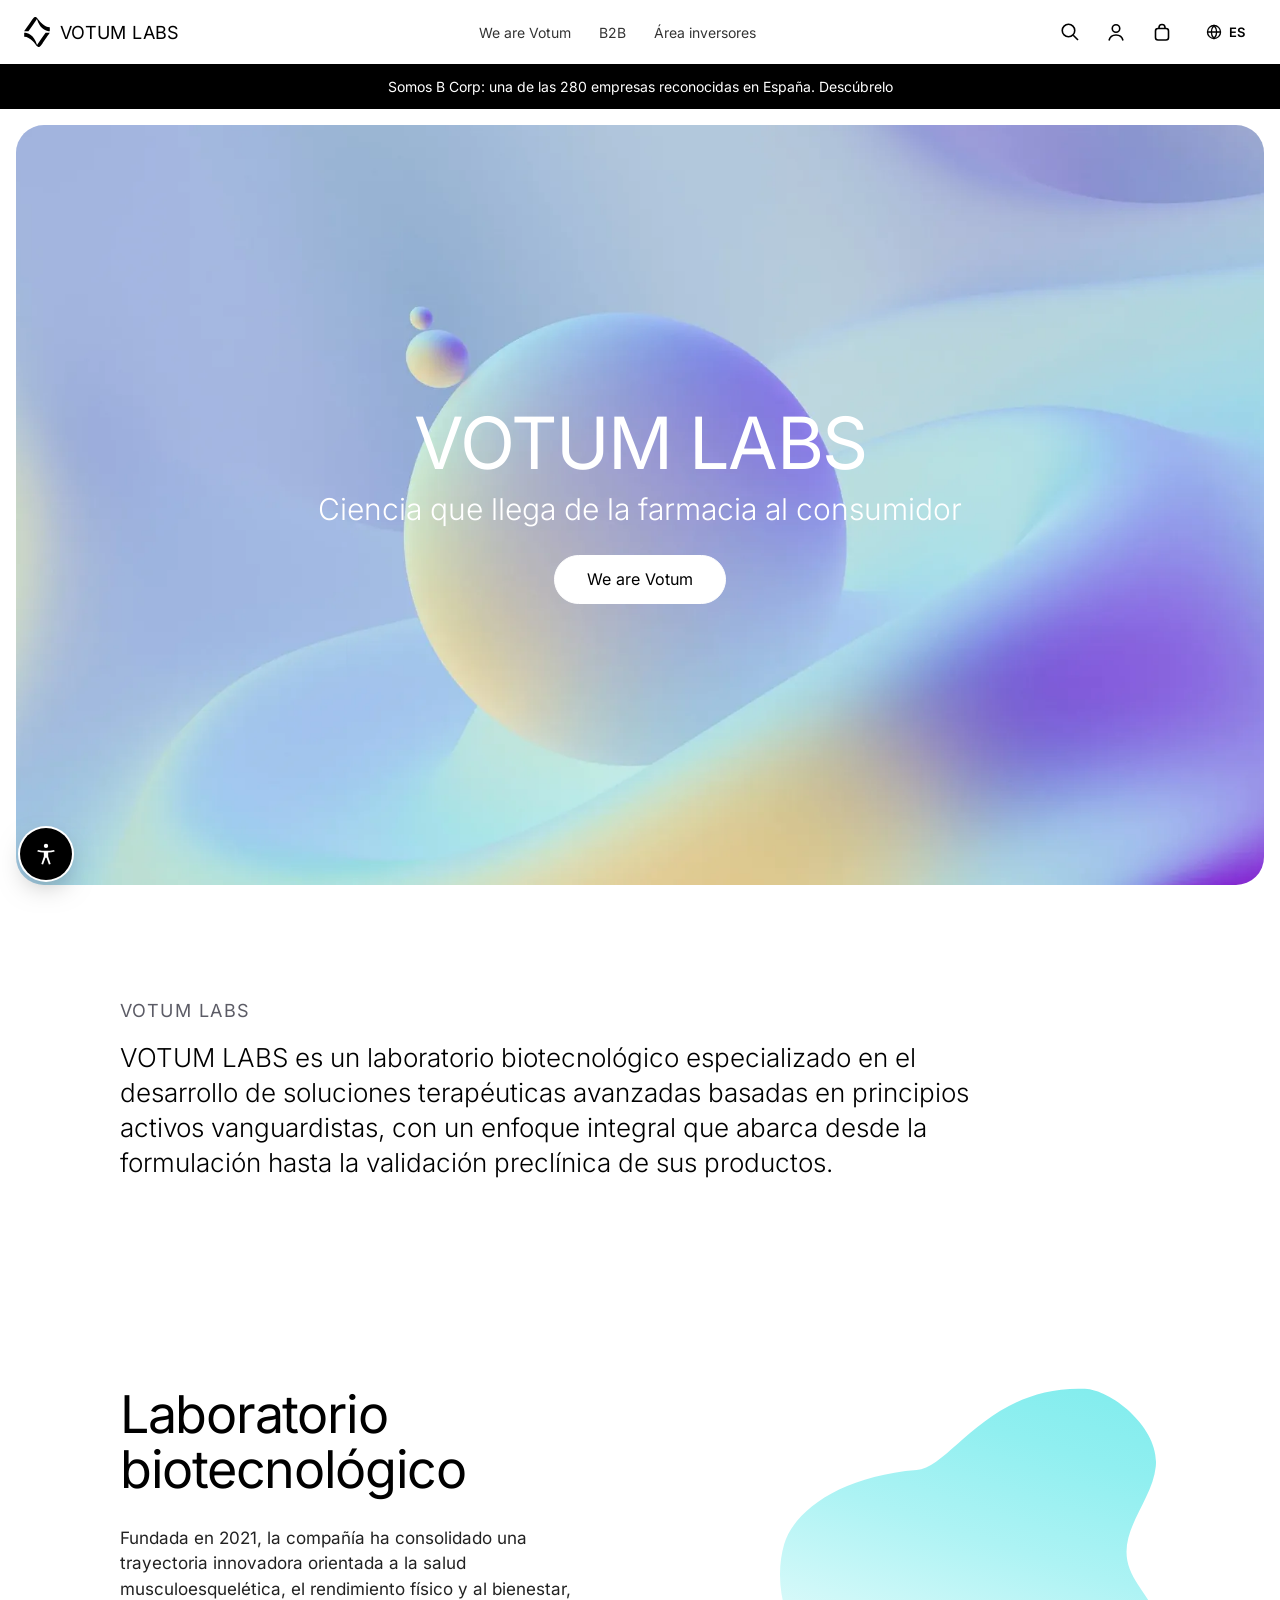
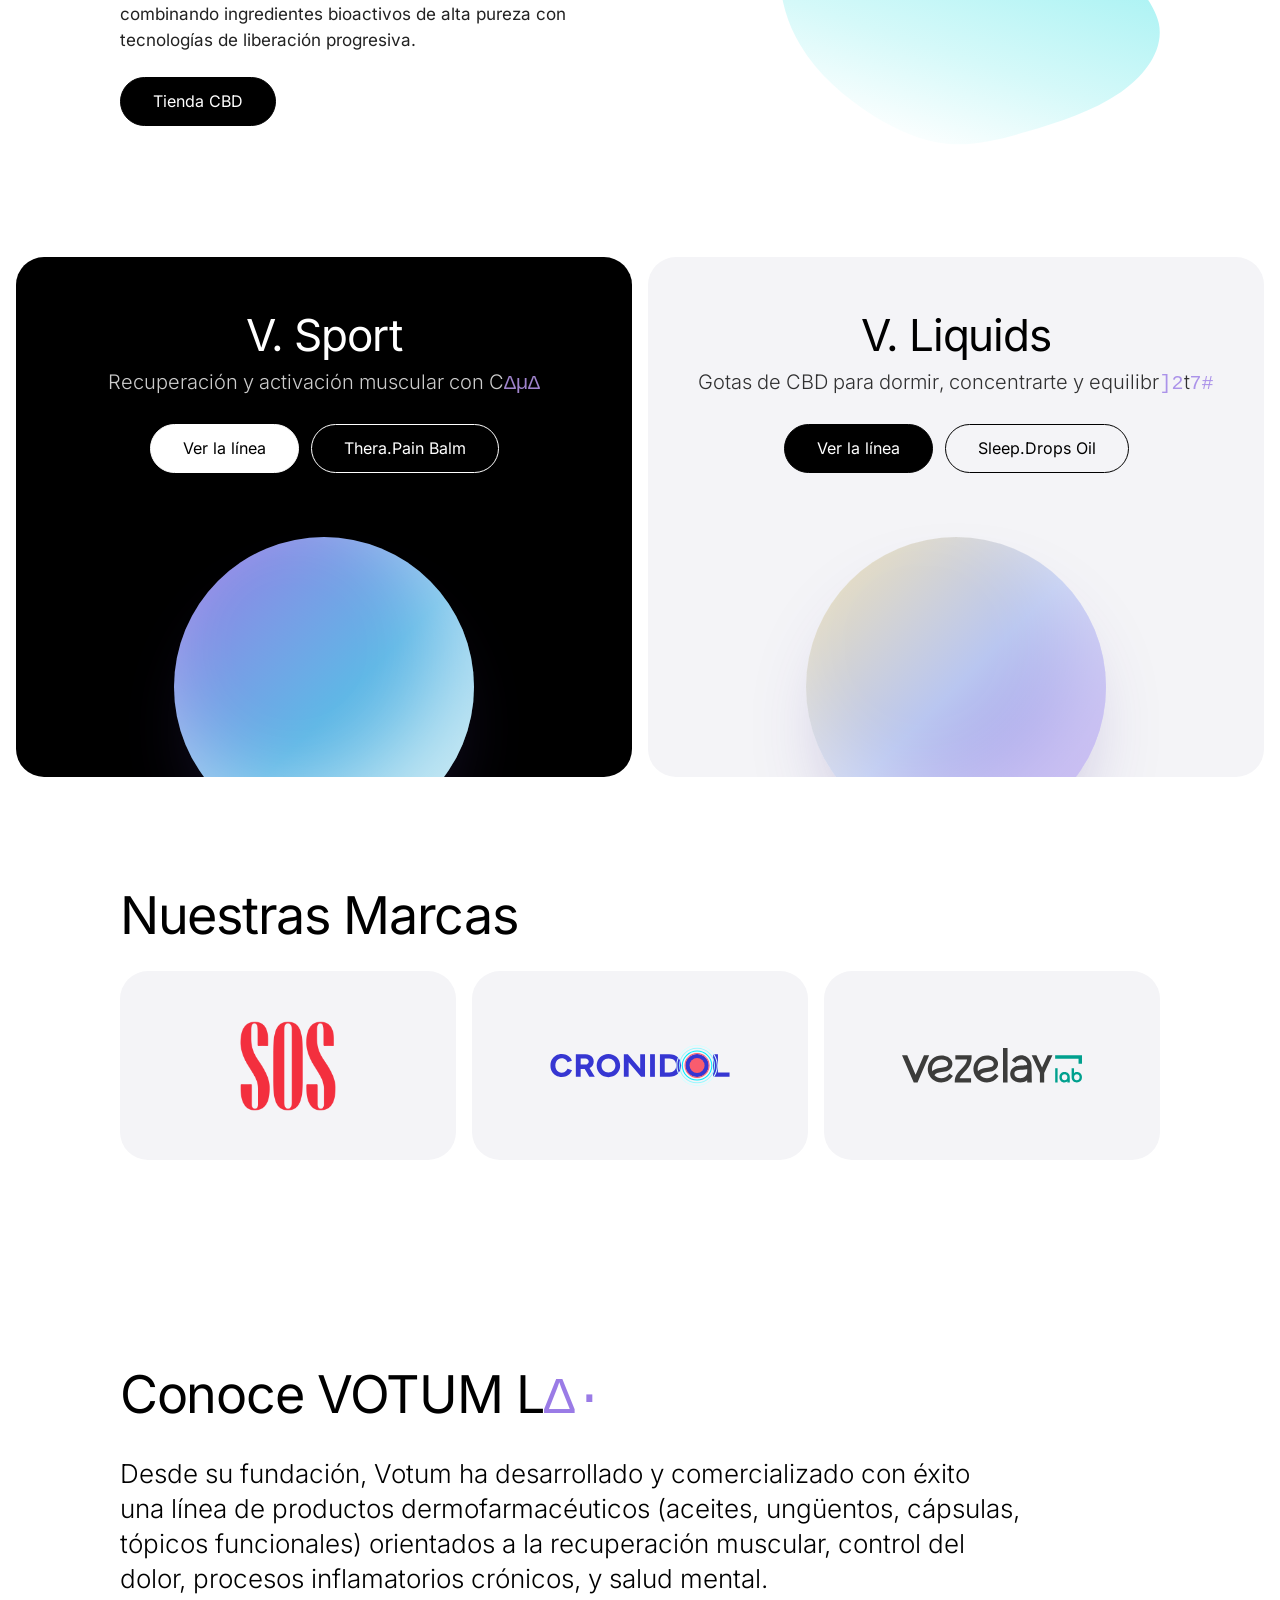
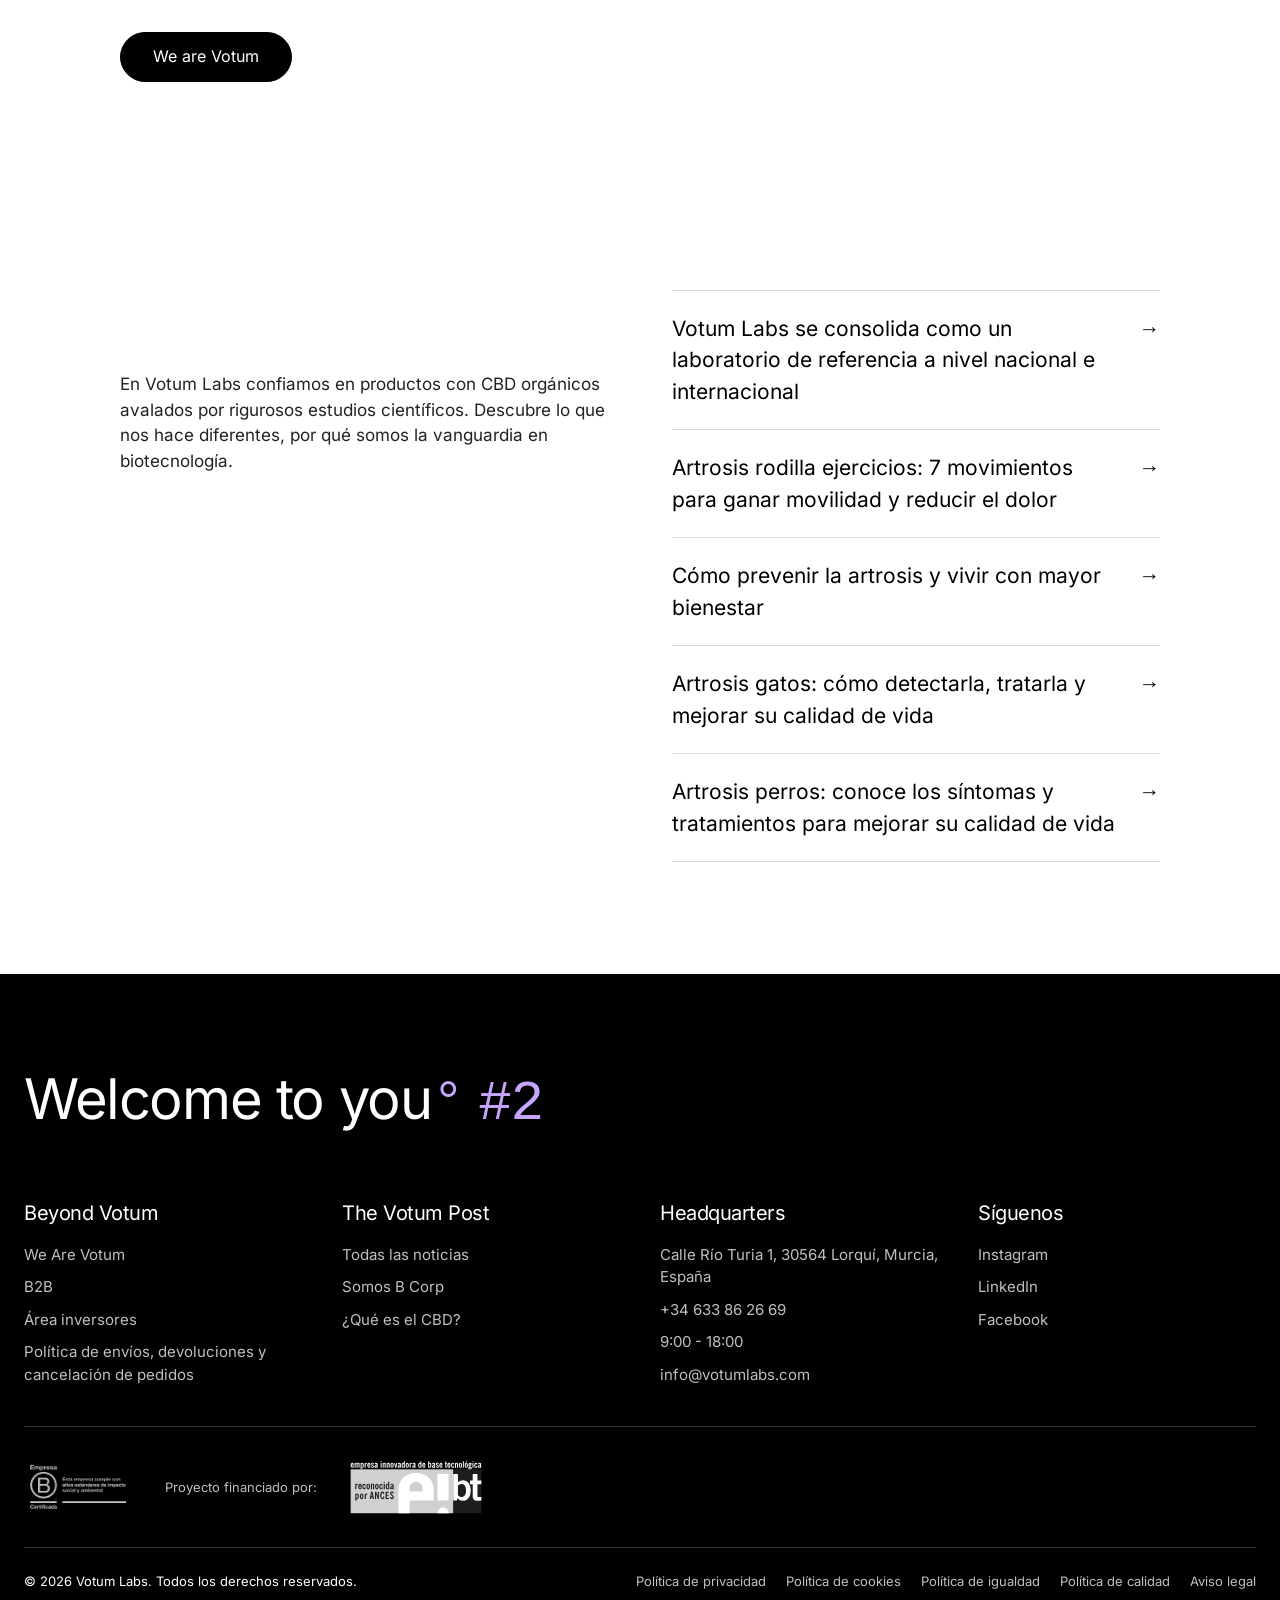
==== commit e675ceb5: "Rastro del cursor: letras legibles sobre blanco, algo más grande y medio segundo más - Halo de contr" ====
--- a/docs/index.html
+++ b/docs/index.html
@@ -25,7 +25,7 @@
 <meta name="robots" content="noindex, nofollow">
 	<script>try{var p=JSON.parse(localStorage.getItem('votumA11y')||'{}'),c=document.documentElement.classList;if(p.text)c.add('a11y-text-'+p.text);['contrast','links','readable','reduce-motion'].forEach(function(k){if(p[k])c.add('a11y-'+k)})}catch(e){}</script>
 
-<link rel='stylesheet' id='orbita-css' href='style.css?ver=2.3.3' media='all' />
+<link rel='stylesheet' id='orbita-css' href='style.css?ver=2.3.4' media='all' />
 <link rel='stylesheet' id='votum-brand-css' href='brand.css?ver=1.0.0' media='all' />
 <link rel="icon" type="image/svg+xml" href="assets/img/votumlabs-fav.svg">
 </head>
@@ -275,8 +275,8 @@
 						<button type="button" class="ob-a11y__reset" data-a11y-reset>Restablecer</button>
 		</div>
 	</div>
-<script data-wp-strategy="defer" defer id="orbita-js" src="assets/js/main.js?ver=2.3.3"></script>
-<script data-wp-strategy="defer" defer id="orbita-effects-js" src="assets/js/effects.js?ver=2.3.3"></script>
-<script data-wp-strategy="defer" defer id="orbita-a11y-js" src="assets/js/a11y.js?ver=2.3.3"></script>
+<script data-wp-strategy="defer" defer id="orbita-js" src="assets/js/main.js?ver=2.3.4"></script>
+<script data-wp-strategy="defer" defer id="orbita-effects-js" src="assets/js/effects.js?ver=2.3.4"></script>
+<script data-wp-strategy="defer" defer id="orbita-a11y-js" src="assets/js/a11y.js?ver=2.3.4"></script>
 </body>
 </html>
--- a/docs/style.css
+++ b/docs/style.css
@@ -280,14 +280,20 @@
 
 .vt-trail { position: fixed; inset: 0; pointer-events: none; z-index: 50; overflow: hidden; }
 .vt-trail__block {
-	position: absolute; top: 0; left: 0; width: 20px; height: 20px;
-	font: 600 10px/20px ui-monospace, "SFMono-Regular", Menlo, Consolas, monospace;
+	position: absolute; top: 0; left: 0; width: 24px; height: 24px;
+	font: 700 12px/24px ui-monospace, "SFMono-Regular", Menlo, Consolas, monospace;
 	text-align: center;
 }
 .vt-trail__cell {
 	position: relative; isolation: isolate;
 	display: block; width: 100%; height: 100%;
-	text-shadow: 0 0 3px var(--vt-fill, transparent);
+	/* La letra se lee aunque caiga en el hueco del logo sobre fondo blanco o negro:
+	   un halo de contraste (oscuro para letra blanca, claro para letra negra, lo fija effects.js)
+	   y debajo un contorno del color de la celda. */
+	text-shadow:
+		0 0 1px var(--vt-halo, transparent), 0 0 2px var(--vt-halo, transparent),
+		1px 0 0 var(--vt-fill, transparent), -1px 0 0 var(--vt-fill, transparent),
+		0 1px 0 var(--vt-fill, transparent), 0 -1px 0 var(--vt-fill, transparent);
 	transform: scale(0);
 	transition: transform .12s cubic-bezier(.3, .41, .04, 1.01);
 }
@@ -411,7 +417,7 @@
 
 /* ---------- Rastro: separadores entre palabras clave ---------- */
 .vt-trail__block.is-sep .vt-trail__cell {
-	--vt-fill: #ece4ff; color: #9a7be6; font-size: 12px;
+	--vt-fill: #ece4ff; color: #9a7be6; font-size: 14px;
 	filter: drop-shadow(0 0 .6px #9a7be6);   /* contorno violeta alrededor de la silueta */
 }
 
